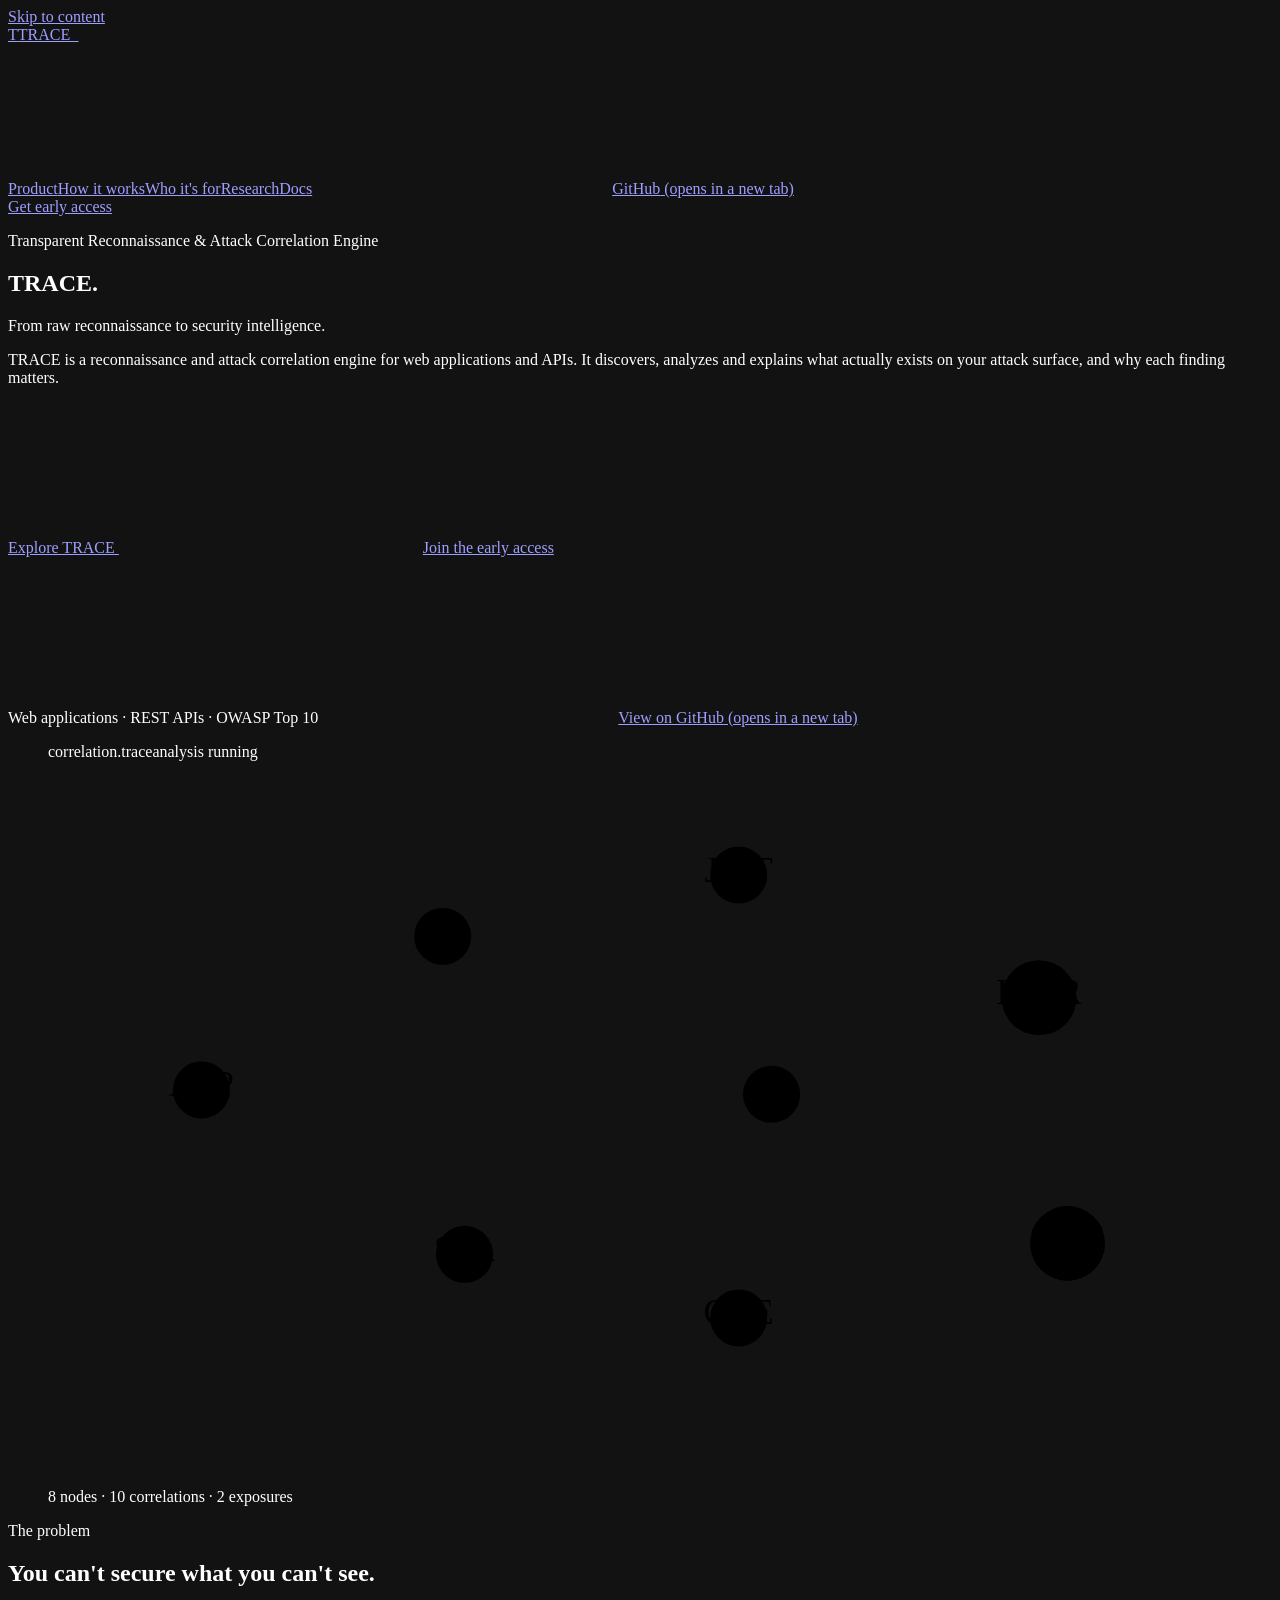
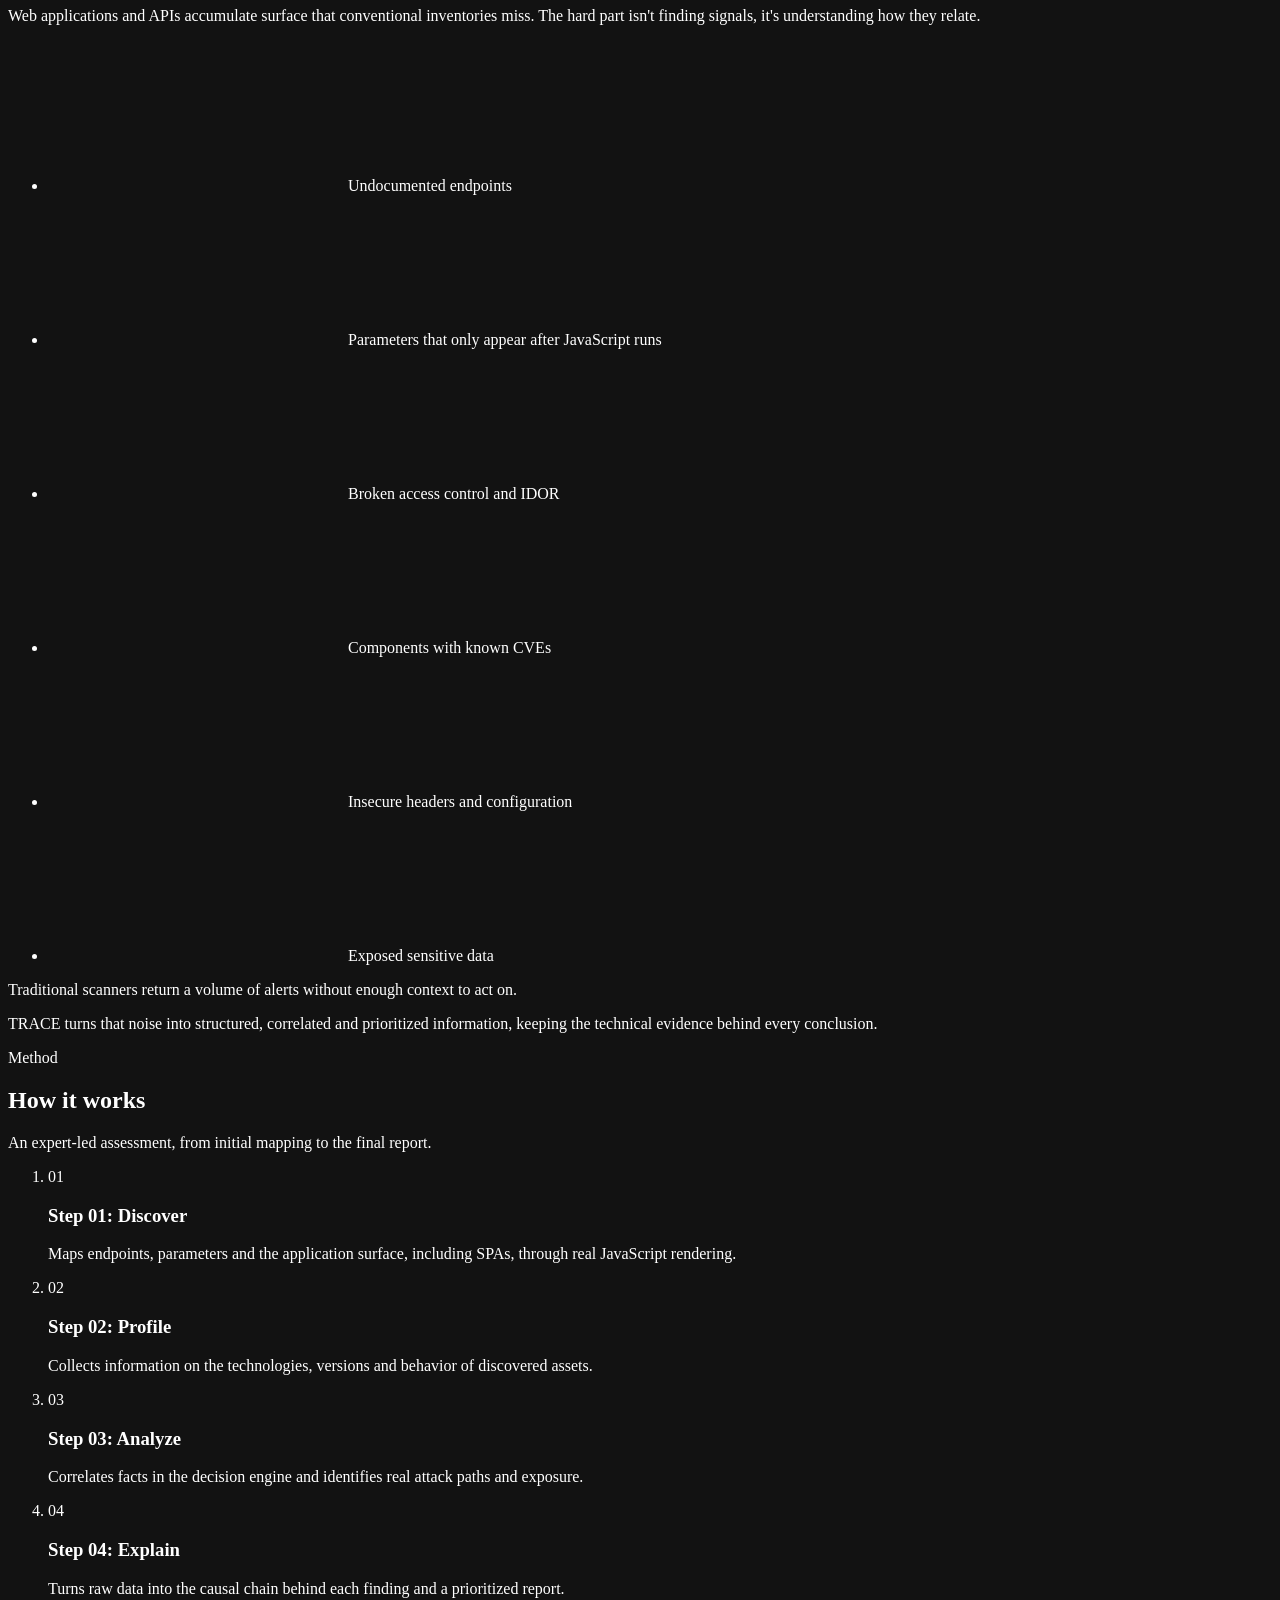
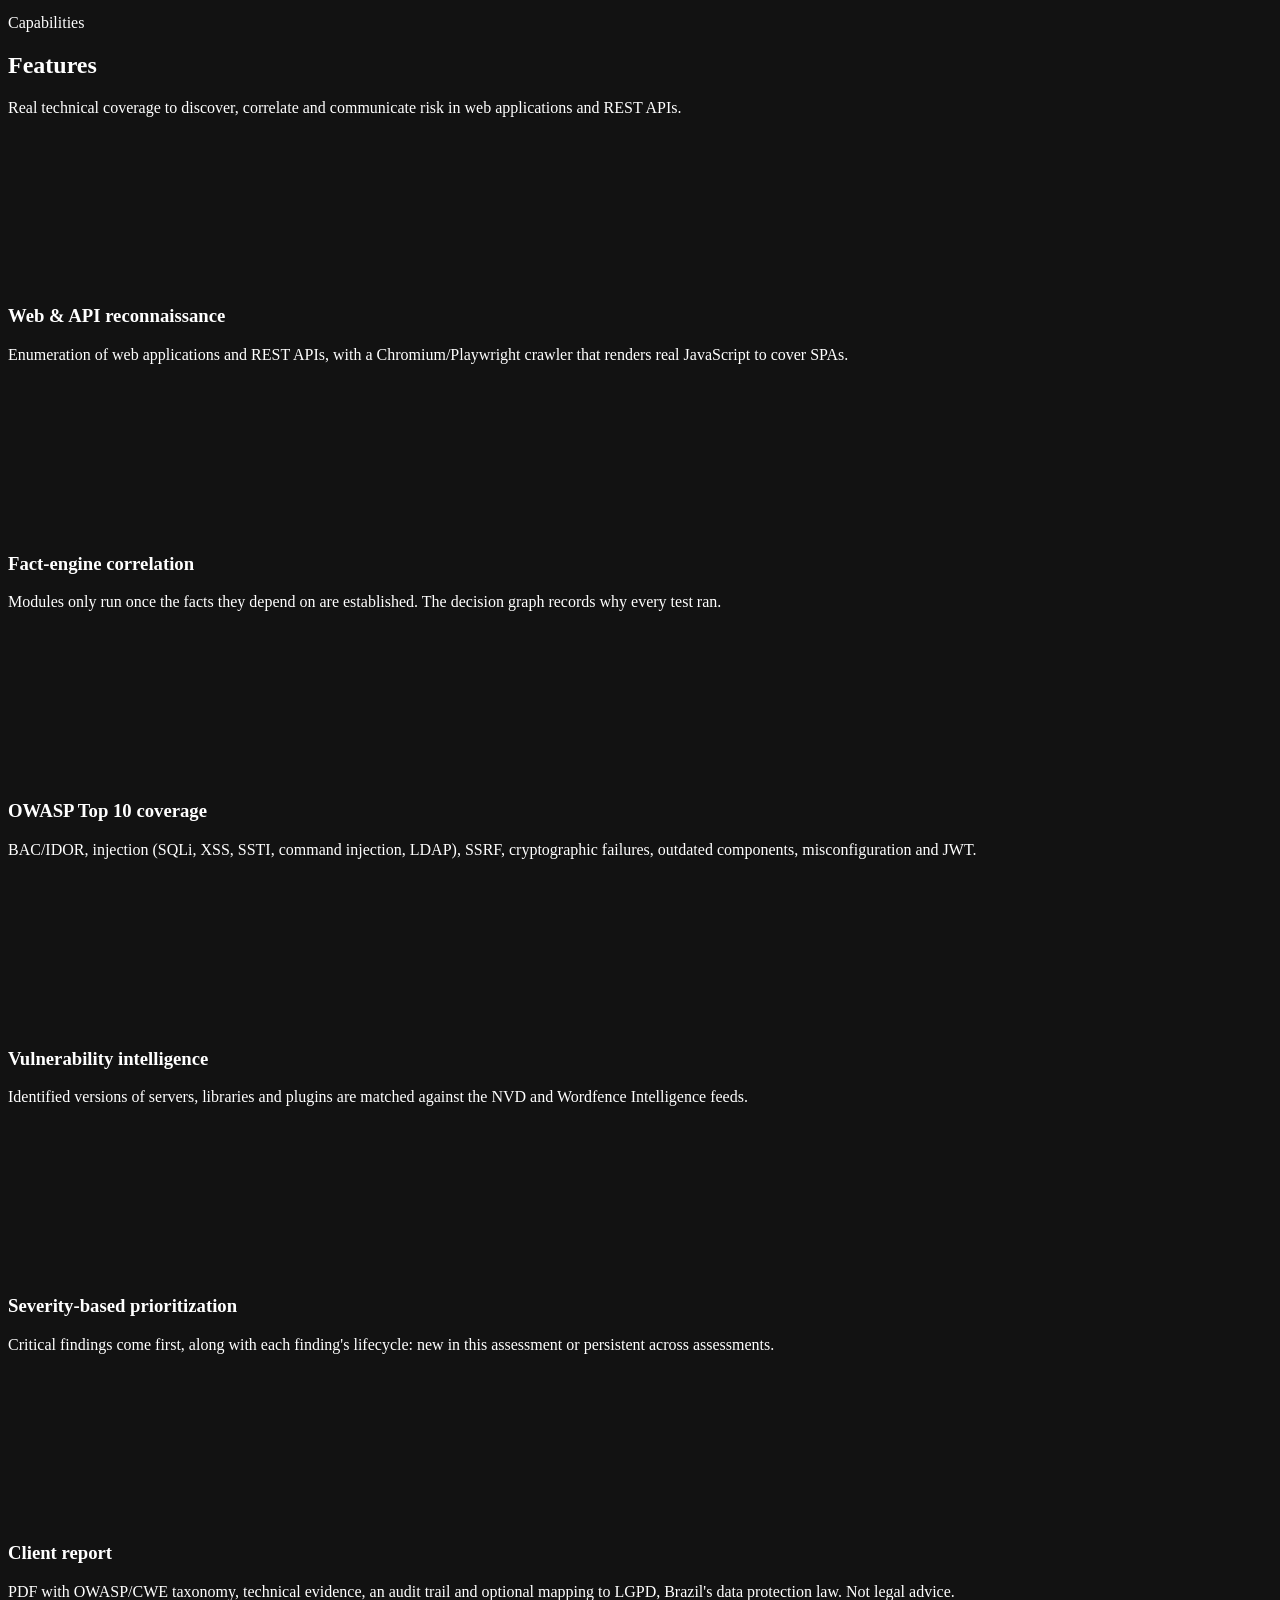
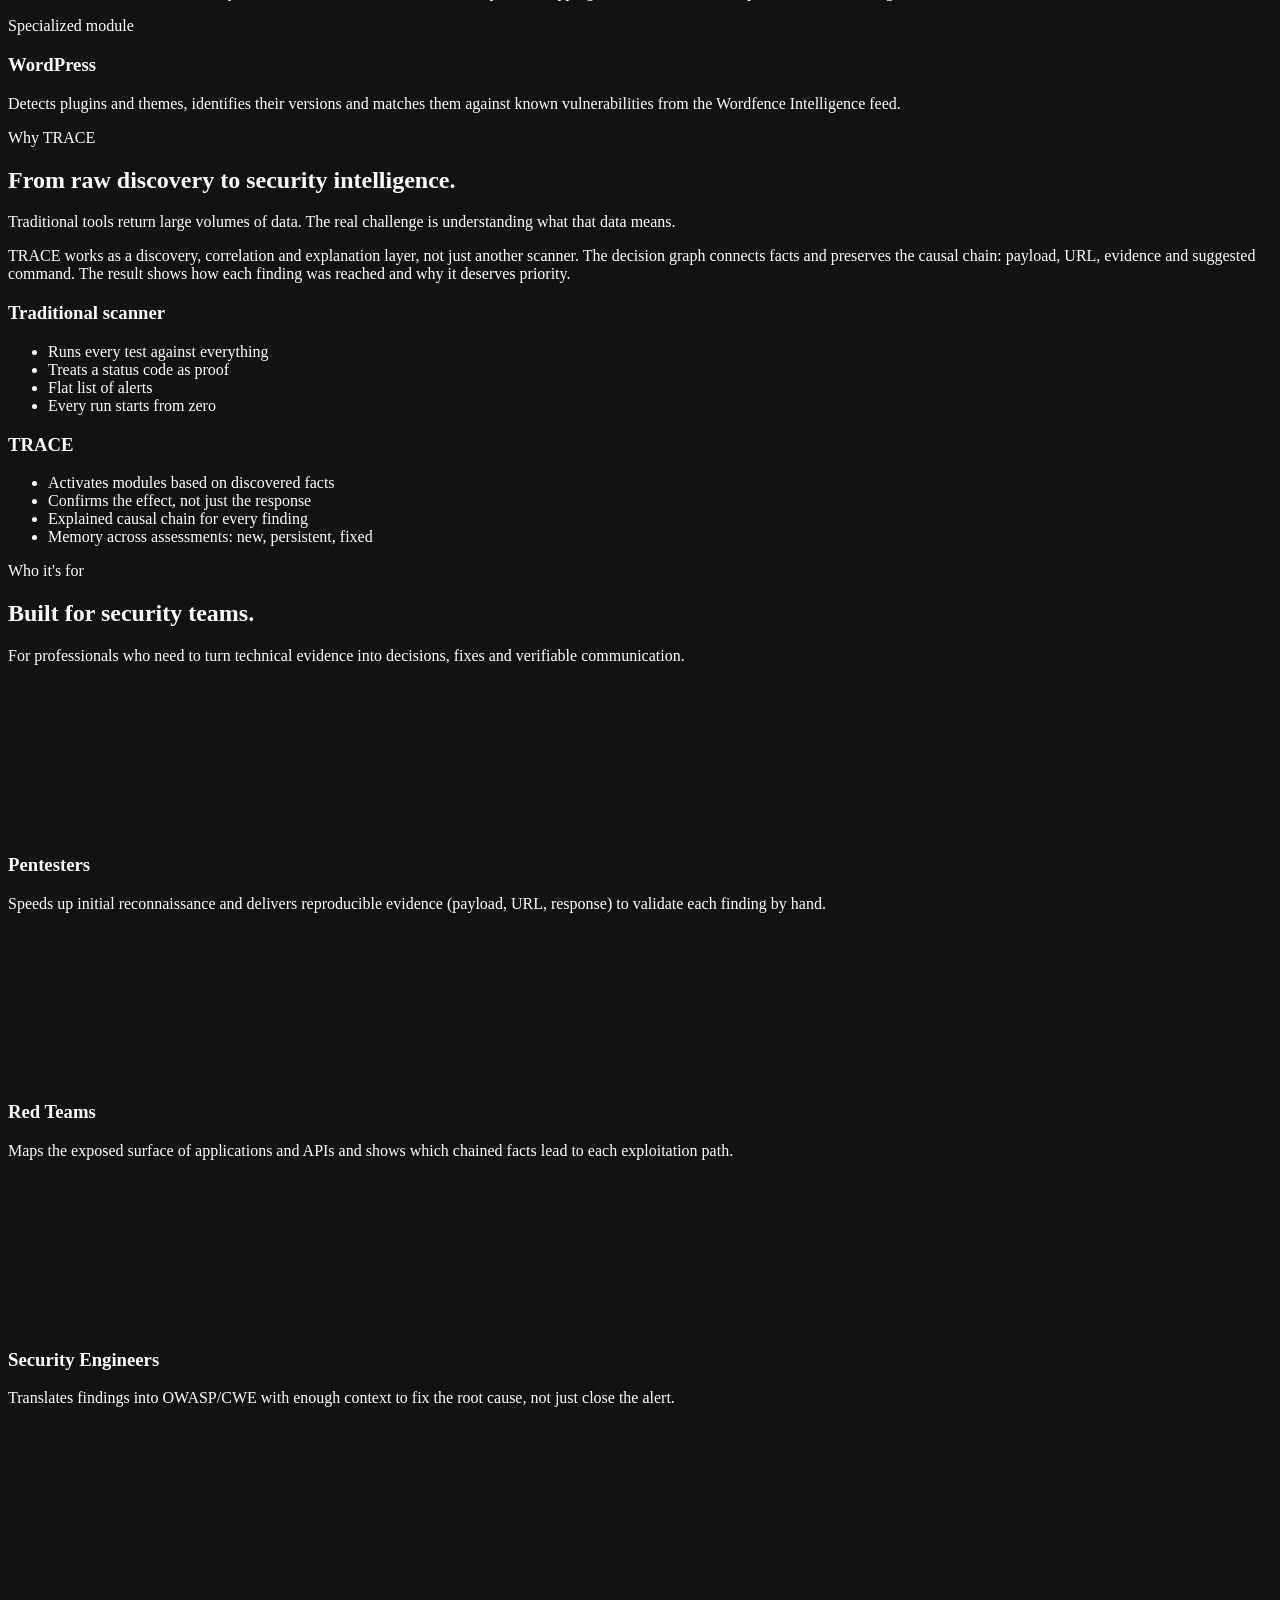
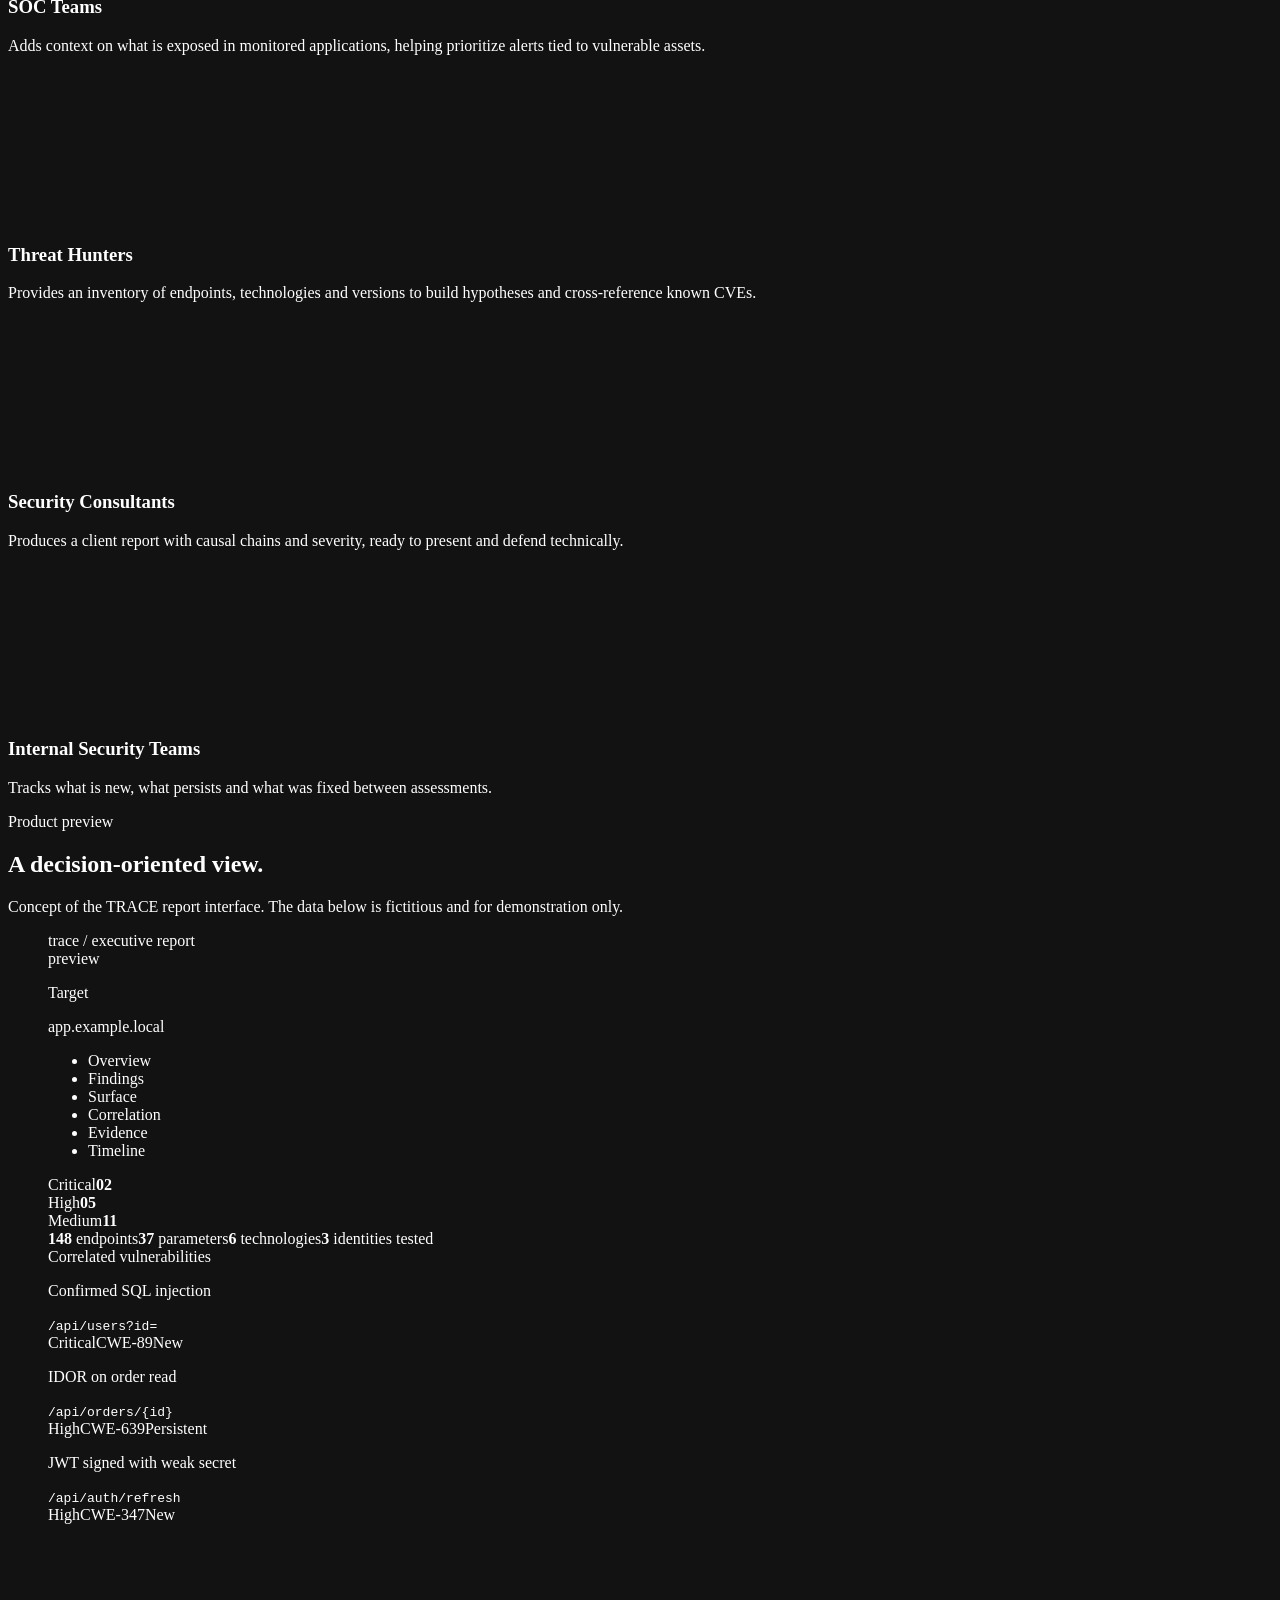
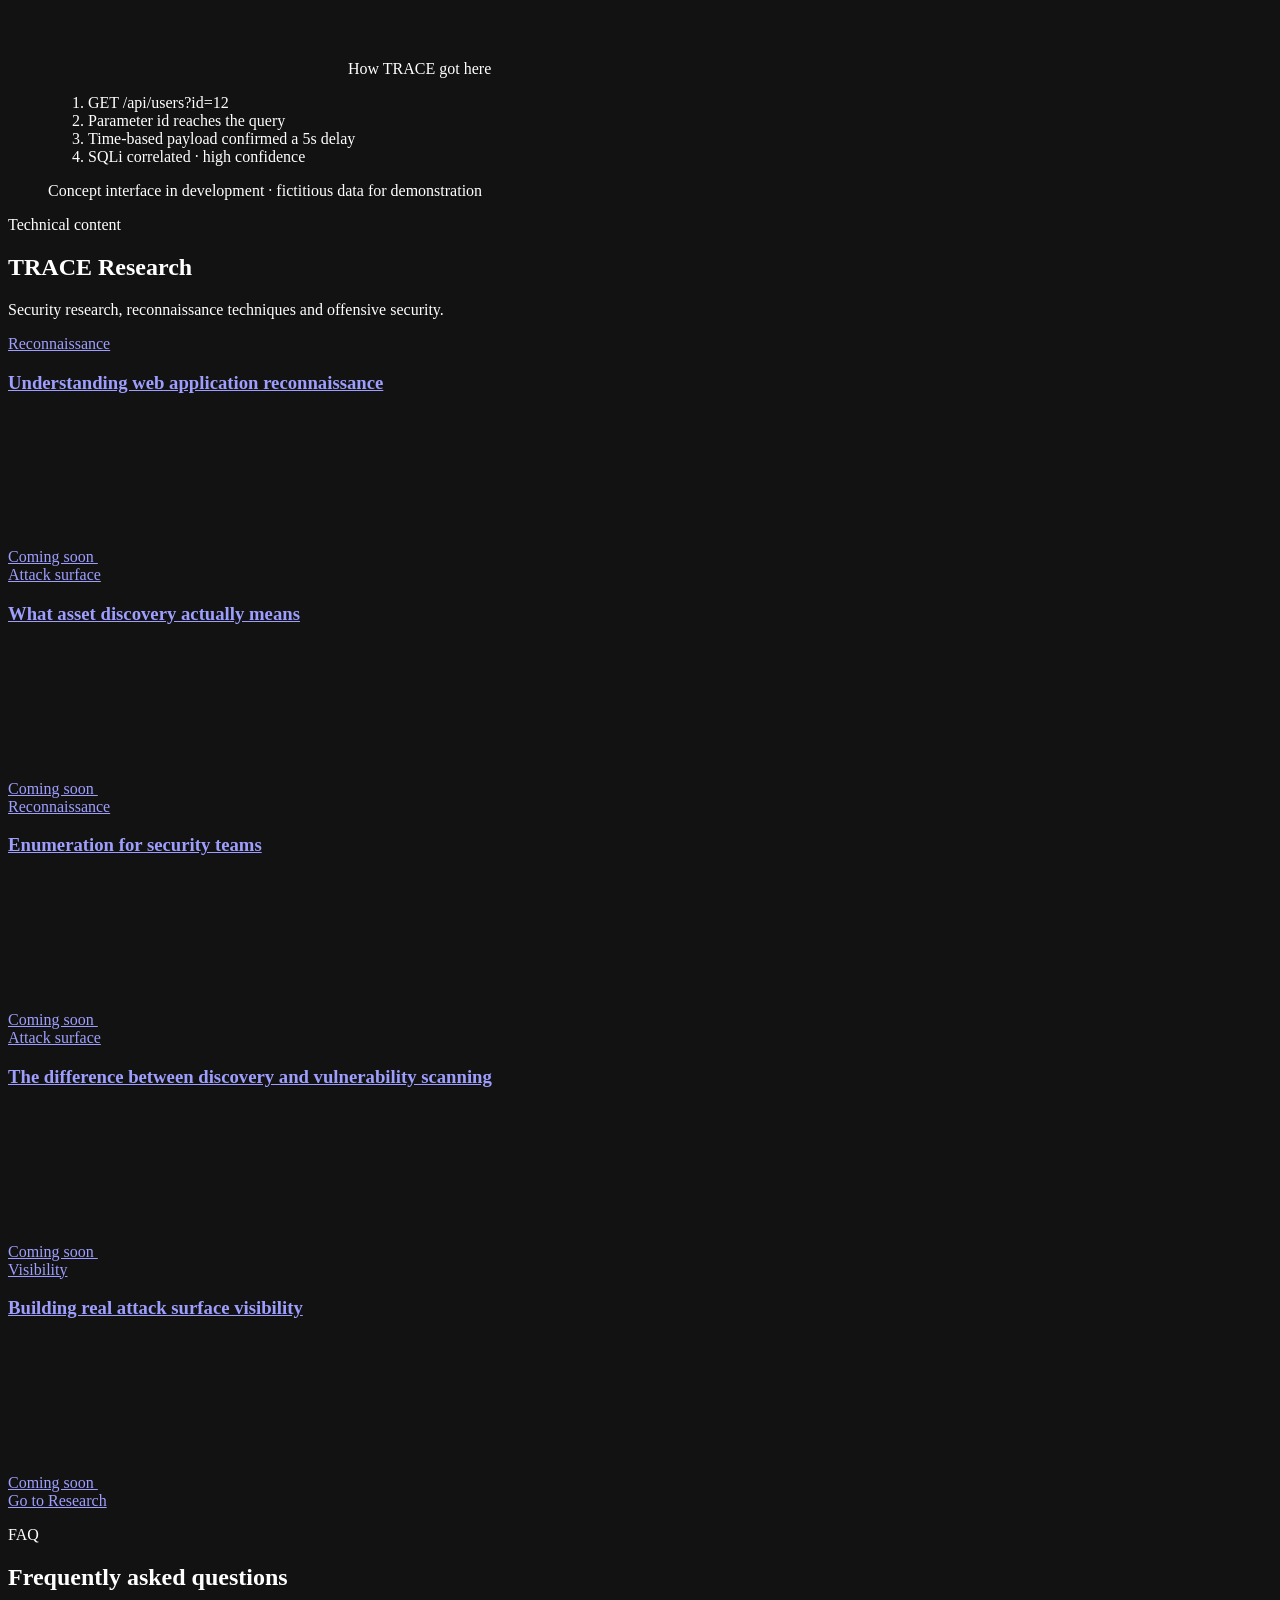
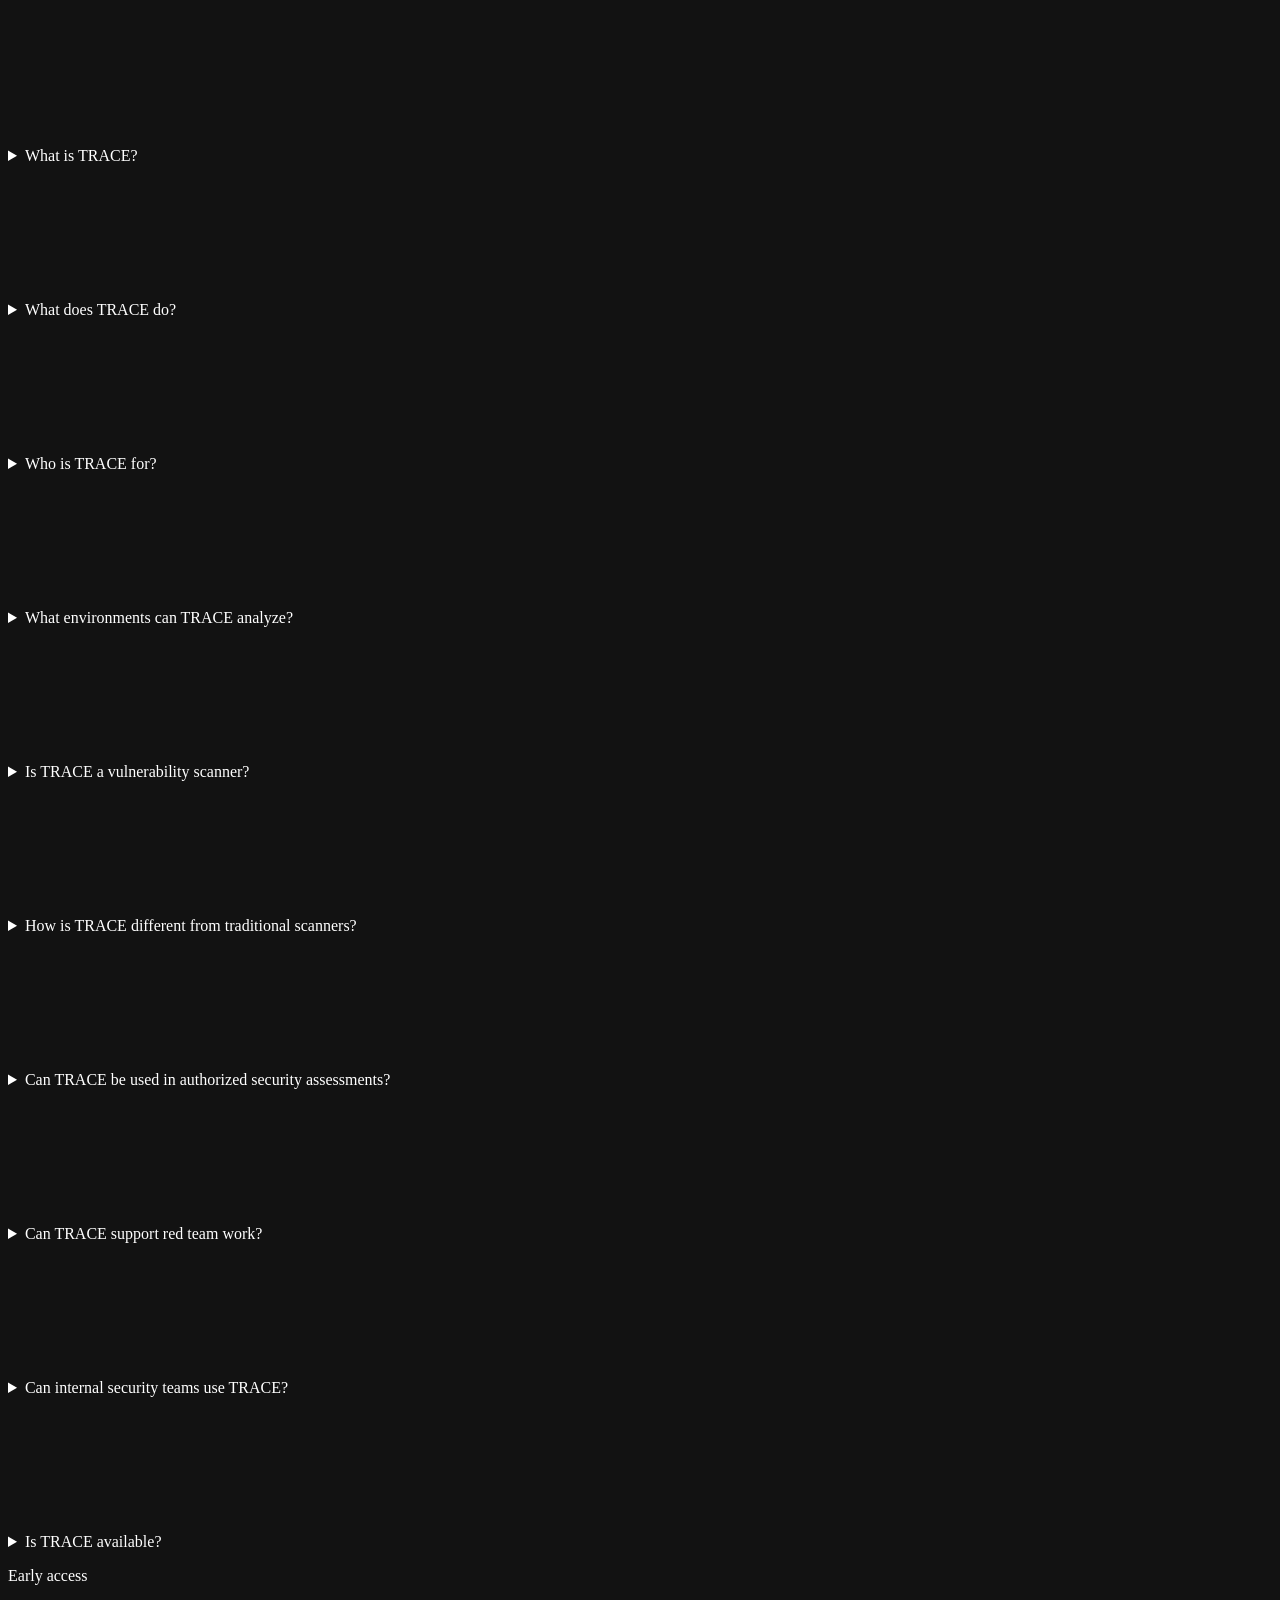
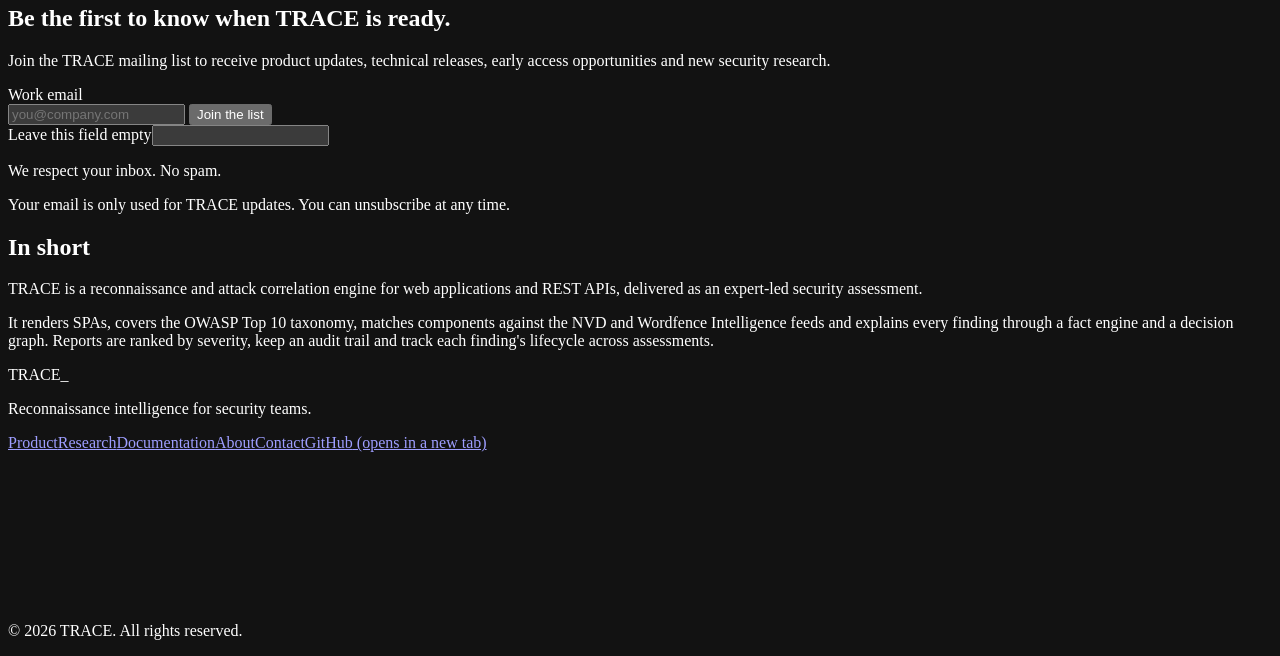
==== index.html @ 6a80f943 "First commit" ====
<!doctype html>
<html lang="en">
<head>
  <meta charset="utf-8">
  <meta name="viewport" content="width=device-width, initial-scale=1">
  <meta http-equiv="Content-Security-Policy" content="default-src 'self'; script-src 'self'; style-src 'self'; font-src 'self'; img-src 'self' data:; connect-src 'self'; object-src 'none'; base-uri 'self'; form-action 'self'; manifest-src 'self'; upgrade-insecure-requests">
  <meta name="referrer" content="strict-origin-when-cross-origin">
  <title>TRACE — Reconnaissance and attack correlation for web applications and APIs</title>
  <meta name="description" content="Security assessment for web applications and REST APIs: reconnaissance, explainable correlation and severity-ranked OWASP Top 10 findings.">
  <meta name="robots" content="index, follow, max-image-preview:large">
  <meta name="author" content="TRACE">
  <meta name="theme-color" content="#0b0e11">
  <meta name="color-scheme" content="dark">
  <link rel="canonical" href="https://trace.example.com/">
  <meta property="og:type" content="website">
  <meta property="og:site_name" content="TRACE">
  <meta property="og:locale" content="en_US">
  <meta property="og:title" content="TRACE — Reconnaissance and attack correlation for web applications and APIs">
  <meta property="og:description" content="Security assessment for web applications and REST APIs: reconnaissance, explainable correlation and severity-ranked OWASP Top 10 findings.">
  <meta property="og:url" content="https://trace.example.com/">
  <meta property="og:image" content="https://trace.example.com/assets/img/og.png">
  <meta property="og:image:width" content="1200">
  <meta property="og:image:height" content="630">
  <meta property="og:image:alt" content="TRACE — Reconnaissance and attack correlation for web applications and APIs">
  <meta name="twitter:card" content="summary_large_image">
  <meta name="twitter:title" content="TRACE — Reconnaissance and attack correlation for web applications and APIs">
  <meta name="twitter:description" content="Security assessment for web applications and REST APIs: reconnaissance, explainable correlation and severity-ranked OWASP Top 10 findings.">
  <meta name="twitter:image" content="https://trace.example.com/assets/img/og.png">
  <link rel="icon" href="assets/img/favicon.svg" type="image/svg+xml">
  <link rel="icon" href="assets/img/favicon-32.png" sizes="32x32" type="image/png">
  <link rel="apple-touch-icon" href="assets/img/apple-touch-icon.png">
  <link rel="preload" href="assets/fonts/manrope-latin-var.woff2" as="font" type="font/woff2" crossorigin>
  <link rel="stylesheet" href="assets/css/styles.css">
  <script src="assets/js/main.js" defer></script>
  <script type="application/ld+json">{"@context":"https://schema.org","@graph":[{"@type":"Organization","@id":"https://trace.example.com/#organization","name":"TRACE","url":"https://trace.example.com/","logo":{"@type":"ImageObject","url":"https://trace.example.com/assets/img/logo.png","width":512,"height":512},"email":"contact@trace.example.com","sameAs":["https://github.com/trace-for-hackers/TRACE"]},{"@type":"WebSite","@id":"https://trace.example.com/#website","url":"https://trace.example.com/","name":"TRACE","inLanguage":"en","publisher":{"@id":"https://trace.example.com/#organization"}},{"@type":"SoftwareApplication","@id":"https://trace.example.com/#software","name":"TRACE","alternateName":"Transparent Reconnaissance & Attack Correlation Engine","applicationCategory":"SecurityApplication","operatingSystem":"Linux","description":"Reconnaissance and attack correlation engine for web applications and REST APIs, with explainable findings ranked by severity.","featureList":["Web & API reconnaissance: Enumeration of web applications and REST APIs, with a Chromium/Playwright crawler that renders real JavaScript to cover SPAs.","Fact-engine correlation: Modules only run once the facts they depend on are established. The decision graph records why every test ran.","OWASP Top 10 coverage: BAC/IDOR, injection (SQLi, XSS, SSTI, command injection, LDAP), SSRF, cryptographic failures, outdated components, misconfiguration and JWT.","Vulnerability intelligence: Identified versions of servers, libraries and plugins are matched against the NVD and Wordfence Intelligence feeds.","Severity-based prioritization: Critical findings come first, along with each finding's lifecycle: new in this assessment or persistent across assessments.","Client report: PDF with OWASP/CWE taxonomy, technical evidence, an audit trail and optional mapping to LGPD, Brazil's data protection law. Not legal advice.","WordPress modules: plugin, theme and version detection."],"sameAs":"https://github.com/trace-for-hackers/TRACE","publisher":{"@id":"https://trace.example.com/#organization"},"inLanguage":"en"},{"@type":"Service","@id":"https://trace.example.com/#service","name":"Web application and API security assessment with TRACE","serviceType":"Attack surface assessment for web applications and APIs","provider":{"@id":"https://trace.example.com/#organization"},"description":"Authorized, expert-led assessment with reconnaissance, OWASP Top 10 vulnerability correlation and a prioritized report backed by technical evidence."},{"@type":"FAQPage","@id":"https://trace.example.com/#faq","mainEntity":[{"@type":"Question","name":"What is TRACE?","acceptedAnswer":{"@type":"Answer","text":"TRACE stands for Transparent Reconnaissance & Attack Correlation Engine. It is a reconnaissance and attack correlation engine for web applications and REST APIs, delivered as an expert-led security assessment."}},{"@type":"Question","name":"What does TRACE do?","acceptedAnswer":{"@type":"Answer","text":"TRACE discovers endpoints and parameters, profiles technologies and versions, detects vulnerabilities across the OWASP Top 10 taxonomy, correlates evidence and explains the causal chain behind each finding in a report ranked by severity."}},{"@type":"Question","name":"Who is TRACE for?","acceptedAnswer":{"@type":"Answer","text":"Pentesters, red teams, security engineers, SOC teams, threat hunters, consultants and internal security teams who need to understand the attack surface of web applications and APIs."}},{"@type":"Question","name":"What environments can TRACE analyze?","acceptedAnswer":{"@type":"Answer","text":"Web applications and REST APIs, including JavaScript-heavy SPAs and WordPress sites. TRACE does not perform host or port discovery on internal networks."}},{"@type":"Question","name":"Is TRACE a vulnerability scanner?","acceptedAnswer":{"@type":"Answer","text":"It detects vulnerabilities, but its focus is different: relating facts, explaining evidence and prioritizing what matters, instead of returning a long list of isolated alerts."}},{"@type":"Question","name":"How is TRACE different from traditional scanners?","acceptedAnswer":{"@type":"Answer","text":"Traditional scanners usually run every test against everything and report alerts without context. TRACE decides what to test based on what it has already learned about the target, records the reason for each decision in a graph and shows, for every finding, the path of payload, URL and evidence that led to it."}},{"@type":"Question","name":"Can TRACE be used in authorized security assessments?","acceptedAnswer":{"@type":"Answer","text":"Yes, and only in those. Every assessment is expert-led and requires formal authorization from the owner of the environment. Intrusive tests require explicit confirmation, and artifacts created during testing are logged and removed at the end."}},{"@type":"Question","name":"Can TRACE support red team work?","acceptedAnswer":{"@type":"Answer","text":"Yes, during the reconnaissance phase for web applications and APIs: the decision graph shows which chained facts led to each exposure, which helps plan attack paths. TRACE does not cover internal network infrastructure, Active Directory or social engineering."}},{"@type":"Question","name":"Can internal security teams use TRACE?","acceptedAnswer":{"@type":"Answer","text":"Yes. Internal teams use the report to prioritize fixes, track new and persistent findings across assessments and keep a technical audit trail."}},{"@type":"Question","name":"Is TRACE available?","acceptedAnswer":{"@type":"Answer","text":"TRACE is in active development and has been validated against intentionally vulnerable reference targets such as VAmPI and DVWA. Join the early access list for updates, technical releases and invitations when assessment slots open."}}]}]}</script>
</head>
<body>
<a class="skip-link" href="#content">Skip to content</a>
<header class="site-header">
  <nav class="container nav" aria-label="Main navigation">
    <a class="brand" href="./" aria-label="TRACE — home"><span class="brand-mark" aria-hidden="true">T</span>TRACE<span class="text-primary" aria-hidden="true">_</span></a>
    <div class="nav-links"><a href="#product">Product</a><a href="#how-it-works">How it works</a><a href="#who-its-for">Who it's for</a><a href="research/">Research</a><a href="docs/">Docs</a><a class="nav-gh" href="https://github.com/trace-for-hackers/TRACE" target="_blank" rel="noopener noreferrer"><svg class="icon" aria-hidden="true" focusable="false"><use href="assets/icons.svg#github"></use></svg>GitHub<span class="sr-only"> (opens in a new tab)</span></a></div>
    <a class="btn btn-primary nav-cta" href="#early-access">Get early access</a>
    <button class="menu-toggle" type="button" data-menu-toggle aria-controls="mobile-menu" aria-expanded="false" aria-label="Open menu" hidden><svg class="icon" aria-hidden="true" focusable="false"><use href="assets/icons.svg#menu"></use></svg></button>
  </nav>
</header>
<div class="mobile-menu" id="mobile-menu" hidden>
  <div class="mobile-menu__overlay" data-menu-close></div>
  <div class="mobile-menu__panel" role="dialog" aria-modal="true" aria-labelledby="mobile-menu-title">
    <div class="mobile-menu__head">
      <p class="mobile-menu__title" id="mobile-menu-title">TRACE<span class="text-primary">_</span></p>
      <button class="menu-toggle" type="button" data-menu-close aria-label="Close menu"><svg class="icon" aria-hidden="true" focusable="false"><use href="assets/icons.svg#x"></use></svg></button>
    </div>
    <nav class="mobile-menu__links" aria-label="Mobile navigation"><a href="#product">Product</a><a href="#how-it-works">How it works</a><a href="#who-its-for">Who it's for</a><a href="research/">Research</a><a href="docs/">Docs</a><a class="mobile-gh" href="https://github.com/trace-for-hackers/TRACE" target="_blank" rel="noopener noreferrer"><svg class="icon" aria-hidden="true" focusable="false"><use href="assets/icons.svg#github"></use></svg>GitHub<span class="sr-only"> (opens in a new tab)</span></a><a class="btn btn-primary" href="#early-access">Get early access</a></nav>
  </div>
</div>
<main id="content" tabindex="-1">
  <section class="hero" aria-labelledby="hero-title">
    <div class="container hero__grid">
      <div class="reveal">
        <p class="section-label">Transparent Reconnaissance &amp; Attack Correlation Engine</p>
        <h1 class="hero__title" id="hero-title">TRACE<span class="text-primary" aria-hidden="true">.</span></h1>
        <p class="hero__subtitle">From raw reconnaissance to security intelligence.</p>
        <p class="hero__desc">TRACE is a reconnaissance and attack correlation engine for web applications and APIs. It discovers, analyzes and explains what actually exists on your attack surface, and why each finding matters.</p>
        <div class="hero__actions">
          <a class="btn btn-primary" href="#product">Explore TRACE <svg class="icon icon-arrow" aria-hidden="true" focusable="false"><use href="assets/icons.svg#arrow-right"></use></svg></a>
          <a class="btn btn-outline" href="#early-access">Join the early access</a>
        </div>
        <p class="hero__meta"><span class="hero__tags">Web applications · REST APIs · OWASP Top 10</span><a class="text-link" href="https://github.com/trace-for-hackers/TRACE" target="_blank" rel="noopener noreferrer"><svg class="icon" aria-hidden="true" focusable="false"><use href="assets/icons.svg#github"></use></svg>View on GitHub<span class="sr-only"> (opens in a new tab)</span></a></p>
      </div>
      <div class="reveal reveal-delay">
        <figure class="graph" aria-labelledby="graph-caption">
          <div class="graph__bar" aria-hidden="true"><span>correlation.trace</span><span class="graph__status">analysis running</span></div>
          <svg viewBox="0 0 540 330" role="img" aria-label="Animated graph linking an application, its endpoints, parameters and security findings, with IDOR and SQL injection highlighted as exposures.">
            <defs><pattern id="grid" width="24" height="24" patternUnits="userSpaceOnUse"><path d="M 24 0 L 0 0 0 24" class="grid-line" fill="none" stroke-width="1"/></pattern></defs>
            <rect width="540" height="330" fill="url(#grid)"/>
            <g class="graph-edges"><line x1="70" y1="150" x2="180" y2="80" pathLength="1"/><line x1="70" y1="150" x2="190" y2="225" pathLength="1"/><line x1="180" y1="80" x2="315" y2="52" pathLength="1"/><line x1="180" y1="80" x2="330" y2="152" pathLength="1"/><line x1="190" y1="225" x2="330" y2="152" pathLength="1"/><line x1="190" y1="225" x2="315" y2="254" pathLength="1"/><line x1="315" y1="52" x2="452" y2="108" pathLength="1" class="edge-hot"/><line x1="330" y1="152" x2="452" y2="108" pathLength="1" class="edge-hot"/><line x1="330" y1="152" x2="465" y2="220" pathLength="1" class="edge-hot"/><line x1="315" y1="254" x2="465" y2="220" pathLength="1" class="edge-hot"/></g>
            <g class="graph-nodes"><g transform="translate(70 150)"><g class="graph-node graph-node--default graph-node__body"><circle r="13"/><text y="3" text-anchor="middle">APP</text></g></g><g transform="translate(180 80)"><g class="graph-node graph-node--default graph-node__body"><circle r="13"/><text y="3" text-anchor="middle">/api</text></g></g><g transform="translate(190 225)"><g class="graph-node graph-node--default graph-node__body"><circle r="13"/><text y="3" text-anchor="middle">SPA</text></g></g><g transform="translate(315 52)"><g class="graph-node graph-node--alert graph-node__body"><circle r="13"/><text y="3" text-anchor="middle">JWT</text></g></g><g transform="translate(330 152)"><g class="graph-node graph-node--default graph-node__body"><circle r="13"/><text y="3" text-anchor="middle">id=</text></g></g><g transform="translate(315 254)"><g class="graph-node graph-node--alert graph-node__body"><circle r="13"/><text y="3" text-anchor="middle">CVE</text></g></g><g transform="translate(452 108)"><g class="graph-node graph-node--risk graph-node__body"><circle class="graph-node__pulse" r="17"/><circle r="17"/><text y="3" text-anchor="middle">IDOR</text></g></g><g transform="translate(465 220)"><g class="graph-node graph-node--risk graph-node__body"><circle class="graph-node__pulse" r="17"/><circle r="17"/><text y="3" text-anchor="middle">SQLi</text></g></g></g>
          </svg>
          <figcaption class="graph__caption" id="graph-caption">8 nodes · 10 correlations · 2 exposures</figcaption>
        </figure>
      </div>
    </div>
  </section>

  <section class="section" id="product" aria-labelledby="problem-title">
    <div data-reveal><div class="section-head"><p class="section-label">The problem</p><h2 class="section-title" id="problem-title">You can't secure what you can't see.</h2><p class="section-copy">Web applications and APIs accumulate surface that conventional inventories miss. The hard part isn't finding signals, it's understanding how they relate.</p></div></div>
    <div class="problem">
      <ul class="cell-grid problem__list" data-reveal><li class="problem__item"><svg class="icon" aria-hidden="true" focusable="false"><use href="assets/icons.svg#circle-alert"></use></svg><span>Undocumented endpoints</span></li><li class="problem__item"><svg class="icon" aria-hidden="true" focusable="false"><use href="assets/icons.svg#circle-alert"></use></svg><span>Parameters that only appear after JavaScript runs</span></li><li class="problem__item"><svg class="icon" aria-hidden="true" focusable="false"><use href="assets/icons.svg#circle-alert"></use></svg><span>Broken access control and IDOR</span></li><li class="problem__item"><svg class="icon" aria-hidden="true" focusable="false"><use href="assets/icons.svg#circle-alert"></use></svg><span>Components with known CVEs</span></li><li class="problem__item"><svg class="icon" aria-hidden="true" focusable="false"><use href="assets/icons.svg#circle-alert"></use></svg><span>Insecure headers and configuration</span></li><li class="problem__item"><svg class="icon" aria-hidden="true" focusable="false"><use href="assets/icons.svg#circle-alert"></use></svg><span>Exposed sensitive data</span></li></ul>
      <div class="problem__quote" data-reveal>
        <p class="lead">Traditional scanners return a volume of alerts without enough context to act on.</p>
        <p class="body-muted">TRACE turns that noise into structured, correlated and prioritized information, keeping the technical evidence behind every conclusion.</p>
      </div>
    </div>
  </section>

  <section class="section section--surface" id="how-it-works" aria-labelledby="method-title">
    <div data-reveal><div class="section-head"><p class="section-label">Method</p><h2 class="section-title" id="method-title">How it works</h2><p class="section-copy">An expert-led assessment, from initial mapping to the final report.</p></div></div>
    <ol class="steps" data-reveal><li class="step"><span class="step__num" aria-hidden="true">01</span><h3><span class="sr-only">Step 01: </span>Discover</h3><p>Maps endpoints, parameters and the application surface, including SPAs, through real JavaScript rendering.</p></li><li class="step"><span class="step__num" aria-hidden="true">02</span><h3><span class="sr-only">Step 02: </span>Profile</h3><p>Collects information on the technologies, versions and behavior of discovered assets.</p></li><li class="step"><span class="step__num" aria-hidden="true">03</span><h3><span class="sr-only">Step 03: </span>Analyze</h3><p>Correlates facts in the decision engine and identifies real attack paths and exposure.</p></li><li class="step"><span class="step__num" aria-hidden="true">04</span><h3><span class="sr-only">Step 04: </span>Explain</h3><p>Turns raw data into the causal chain behind each finding and a prioritized report.</p></li></ol>
  </section>

  <section class="section" id="features" aria-labelledby="features-title">
    <div data-reveal><div class="section-head"><p class="section-label">Capabilities</p><h2 class="section-title" id="features-title">Features</h2><p class="section-copy">Real technical coverage to discover, correlate and communicate risk in web applications and REST APIs.</p></div></div>
    <div class="card-grid" data-reveal><article class="feature-card"><svg class="icon" aria-hidden="true" focusable="false"><use href="assets/icons.svg#radar"></use></svg><h3>Web & API reconnaissance</h3><p>Enumeration of web applications and REST APIs, with a Chromium/Playwright crawler that renders real JavaScript to cover SPAs.</p></article><article class="feature-card"><svg class="icon" aria-hidden="true" focusable="false"><use href="assets/icons.svg#git-branch"></use></svg><h3>Fact-engine correlation</h3><p>Modules only run once the facts they depend on are established. The decision graph records why every test ran.</p></article><article class="feature-card"><svg class="icon" aria-hidden="true" focusable="false"><use href="assets/icons.svg#shield-check"></use></svg><h3>OWASP Top 10 coverage</h3><p>BAC/IDOR, injection (SQLi, XSS, SSTI, command injection, LDAP), SSRF, cryptographic failures, outdated components, misconfiguration and JWT.</p></article><article class="feature-card"><svg class="icon" aria-hidden="true" focusable="false"><use href="assets/icons.svg#search"></use></svg><h3>Vulnerability intelligence</h3><p>Identified versions of servers, libraries and plugins are matched against the NVD and Wordfence Intelligence feeds.</p></article><article class="feature-card"><svg class="icon" aria-hidden="true" focusable="false"><use href="assets/icons.svg#activity"></use></svg><h3>Severity-based prioritization</h3><p>Critical findings come first, along with each finding&#x27;s lifecycle: new in this assessment or persistent across assessments.</p></article><article class="feature-card"><svg class="icon" aria-hidden="true" focusable="false"><use href="assets/icons.svg#file-check-2"></use></svg><h3>Client report</h3><p>PDF with OWASP/CWE taxonomy, technical evidence, an audit trail and optional mapping to LGPD, Brazil&#x27;s data protection law. Not legal advice.</p></article></div>
    <div class="callout" data-reveal><p class="label">Specialized module</p><h3>WordPress</h3><p>Detects plugins and themes, identifies their versions and matches them against known vulnerabilities from the Wordfence Intelligence feed.</p></div>
  </section>

  <section class="section section--surface" id="why-trace" aria-labelledby="why-title">
    <div class="split">
      <div data-reveal><div class="section-head"><p class="section-label">Why TRACE</p><h2 class="section-title" id="why-title">From raw discovery to security intelligence.</h2></div></div>
      <div data-reveal>
        <p class="lead">Traditional tools return large volumes of data. The real challenge is understanding what that data means.</p>
        <p class="body-muted">TRACE works as a discovery, correlation and explanation layer, not just another scanner. The decision graph connects facts and preserves the causal chain: payload, URL, evidence and suggested command. The result shows how each finding was reached and why it deserves priority.</p>
        <div class="compare">
          <div><h3>Traditional scanner</h3><ul><li>Runs every test against everything</li><li>Treats a status code as proof</li><li>Flat list of alerts</li><li>Every run starts from zero</li></ul></div>
          <div><h3>TRACE</h3><ul><li>Activates modules based on discovered facts</li><li>Confirms the effect, not just the response</li><li>Explained causal chain for every finding</li><li>Memory across assessments: new, persistent, fixed</li></ul></div>
        </div>
      </div>
    </div>
  </section>

  <section class="section" id="who-its-for" aria-labelledby="audience-title">
    <div data-reveal><div class="section-head"><p class="section-label">Who it's for</p><h2 class="section-title" id="audience-title">Built for security teams.</h2><p class="section-copy">For professionals who need to turn technical evidence into decisions, fixes and verifiable communication.</p></div></div>
    <div class="cell-grid audience" data-reveal><article class="audience__item"><svg class="icon" aria-hidden="true" focusable="false"><use href="assets/icons.svg#crosshair"></use></svg><h3>Pentesters</h3><p>Speeds up initial reconnaissance and delivers reproducible evidence (payload, URL, response) to validate each finding by hand.</p></article><article class="audience__item"><svg class="icon" aria-hidden="true" focusable="false"><use href="assets/icons.svg#swords"></use></svg><h3>Red Teams</h3><p>Maps the exposed surface of applications and APIs and shows which chained facts lead to each exploitation path.</p></article><article class="audience__item"><svg class="icon" aria-hidden="true" focusable="false"><use href="assets/icons.svg#wrench"></use></svg><h3>Security Engineers</h3><p>Translates findings into OWASP/CWE with enough context to fix the root cause, not just close the alert.</p></article><article class="audience__item"><svg class="icon" aria-hidden="true" focusable="false"><use href="assets/icons.svg#monitor-dot"></use></svg><h3>SOC Teams</h3><p>Adds context on what is exposed in monitored applications, helping prioritize alerts tied to vulnerable assets.</p></article><article class="audience__item"><svg class="icon" aria-hidden="true" focusable="false"><use href="assets/icons.svg#target"></use></svg><h3>Threat Hunters</h3><p>Provides an inventory of endpoints, technologies and versions to build hypotheses and cross-reference known CVEs.</p></article><article class="audience__item"><svg class="icon" aria-hidden="true" focusable="false"><use href="assets/icons.svg#briefcase"></use></svg><h3>Security Consultants</h3><p>Produces a client report with causal chains and severity, ready to present and defend technically.</p></article><article class="audience__item"><svg class="icon" aria-hidden="true" focusable="false"><use href="assets/icons.svg#building-2"></use></svg><h3>Internal Security Teams</h3><p>Tracks what is new, what persists and what was fixed between assessments.</p></article></div>
  </section>

  <section class="section section--surface" id="preview" aria-labelledby="preview-title">
    <div data-reveal><div class="section-head"><p class="section-label">Product preview</p><h2 class="section-title" id="preview-title">A decision-oriented view.</h2><p class="section-copy">Concept of the TRACE report interface. The data below is fictitious and for demonstration only.</p></div></div>
    <figure class="preview" aria-labelledby="preview-caption" data-reveal>
        <div class="preview__bar"><div class="preview__bar-title"><span class="preview__dot" aria-hidden="true"></span>trace / executive report</div><span class="tag">preview</span></div>
        <div class="preview__body">
          <div class="preview__aside">
            <p class="k">Target</p><p class="v">app.example.local</p>
            <ul class="preview__menu"><li class="is-active">Overview</li><li>Findings</li><li>Surface</li><li>Correlation</li><li>Evidence</li><li>Timeline</li></ul>
          </div>
          <div class="preview__main">
            <div class="metrics"><div class="metric metric--risk"><span>Critical</span><strong>02</strong></div><div class="metric metric--warning"><span>High</span><strong>05</strong></div><div class="metric metric--muted"><span>Medium</span><strong>11</strong></div></div>
            <div class="surface-row"><span><b>148</b> endpoints</span><span><b>37</b> parameters</span><span><b>6</b> technologies</span><span><b>3</b> identities tested</span></div>
            <div class="preview__cols">
              <div class="box"><div class="box__head">Correlated vulnerabilities</div><div class="finding"><div><p>Confirmed SQL injection</p><code>/api/users?id=</code></div><div class="finding__tags"><span class="tag tag--critical">Critical</span><span class="tag">CWE-89</span><span class="tag tag--new">New</span></div></div><div class="finding"><div><p>IDOR on order read</p><code>/api/orders/{id}</code></div><div class="finding__tags"><span class="tag tag--high">High</span><span class="tag">CWE-639</span><span class="tag">Persistent</span></div></div><div class="finding"><div><p>JWT signed with weak secret</p><code>/api/auth/refresh</code></div><div class="finding__tags"><span class="tag tag--high">High</span><span class="tag">CWE-347</span><span class="tag tag--new">New</span></div></div></div>
              <div class="box"><div class="box__head"><svg class="icon" aria-hidden="true" focusable="false"><use href="assets/icons.svg#waypoints"></use></svg>How TRACE got here</div>
                <ol class="chain"><li>GET /api/users?id=12</li><li>Parameter id reaches the query</li><li>Time-based payload confirmed a 5s delay</li><li>SQLi correlated · high confidence</li></ol>
              </div>
            </div>
          </div>
        </div>
        <figcaption class="preview__caption" id="preview-caption">Concept interface in development · fictitious data for demonstration</figcaption>
      </figure>
  </section>

  <section class="section" id="research" aria-labelledby="research-title">
    <div data-reveal><div class="section-head"><p class="section-label">Technical content</p><h2 class="section-title" id="research-title">TRACE Research</h2><p class="section-copy">Security research, reconnaissance techniques and offensive security.</p></div></div>
    <div class="card-grid" data-reveal><a class="feature-card article-card" href="research/"><div class="meta"><span>Reconnaissance</span></div><h3>Understanding web application reconnaissance</h3><span class="more">Coming soon <svg class="icon" aria-hidden="true" focusable="false"><use href="assets/icons.svg#arrow-right"></use></svg></span></a><a class="feature-card article-card" href="research/"><div class="meta"><span>Attack surface</span></div><h3>What asset discovery actually means</h3><span class="more">Coming soon <svg class="icon" aria-hidden="true" focusable="false"><use href="assets/icons.svg#arrow-right"></use></svg></span></a><a class="feature-card article-card" href="research/"><div class="meta"><span>Reconnaissance</span></div><h3>Enumeration for security teams</h3><span class="more">Coming soon <svg class="icon" aria-hidden="true" focusable="false"><use href="assets/icons.svg#arrow-right"></use></svg></span></a><a class="feature-card article-card" href="research/"><div class="meta"><span>Attack surface</span></div><h3>The difference between discovery and vulnerability scanning</h3><span class="more">Coming soon <svg class="icon" aria-hidden="true" focusable="false"><use href="assets/icons.svg#arrow-right"></use></svg></span></a><a class="feature-card article-card" href="research/"><div class="meta"><span>Visibility</span></div><h3>Building real attack surface visibility</h3><span class="more">Coming soon <svg class="icon" aria-hidden="true" focusable="false"><use href="assets/icons.svg#arrow-right"></use></svg></span></a></div>
    <div class="section-actions"><a class="btn btn-outline" href="research/">Go to Research</a></div>
  </section>

  <section class="section section--surface" id="faq" aria-labelledby="faq-title">
    <div data-reveal><div class="section-head"><p class="section-label">FAQ</p><h2 class="section-title" id="faq-title">Frequently asked questions</h2></div></div>
    <div class="faq"><details><summary><span>What is TRACE?</span><svg class="icon" aria-hidden="true" focusable="false"><use href="assets/icons.svg#chevron-down"></use></svg></summary><p class="faq__answer">TRACE stands for Transparent Reconnaissance &amp; Attack Correlation Engine. It is a reconnaissance and attack correlation engine for web applications and REST APIs, delivered as an expert-led security assessment.</p></details><details><summary><span>What does TRACE do?</span><svg class="icon" aria-hidden="true" focusable="false"><use href="assets/icons.svg#chevron-down"></use></svg></summary><p class="faq__answer">TRACE discovers endpoints and parameters, profiles technologies and versions, detects vulnerabilities across the OWASP Top 10 taxonomy, correlates evidence and explains the causal chain behind each finding in a report ranked by severity.</p></details><details><summary><span>Who is TRACE for?</span><svg class="icon" aria-hidden="true" focusable="false"><use href="assets/icons.svg#chevron-down"></use></svg></summary><p class="faq__answer">Pentesters, red teams, security engineers, SOC teams, threat hunters, consultants and internal security teams who need to understand the attack surface of web applications and APIs.</p></details><details><summary><span>What environments can TRACE analyze?</span><svg class="icon" aria-hidden="true" focusable="false"><use href="assets/icons.svg#chevron-down"></use></svg></summary><p class="faq__answer">Web applications and REST APIs, including JavaScript-heavy SPAs and WordPress sites. TRACE does not perform host or port discovery on internal networks.</p></details><details><summary><span>Is TRACE a vulnerability scanner?</span><svg class="icon" aria-hidden="true" focusable="false"><use href="assets/icons.svg#chevron-down"></use></svg></summary><p class="faq__answer">It detects vulnerabilities, but its focus is different: relating facts, explaining evidence and prioritizing what matters, instead of returning a long list of isolated alerts.</p></details><details><summary><span>How is TRACE different from traditional scanners?</span><svg class="icon" aria-hidden="true" focusable="false"><use href="assets/icons.svg#chevron-down"></use></svg></summary><p class="faq__answer">Traditional scanners usually run every test against everything and report alerts without context. TRACE decides what to test based on what it has already learned about the target, records the reason for each decision in a graph and shows, for every finding, the path of payload, URL and evidence that led to it.</p></details><details><summary><span>Can TRACE be used in authorized security assessments?</span><svg class="icon" aria-hidden="true" focusable="false"><use href="assets/icons.svg#chevron-down"></use></svg></summary><p class="faq__answer">Yes, and only in those. Every assessment is expert-led and requires formal authorization from the owner of the environment. Intrusive tests require explicit confirmation, and artifacts created during testing are logged and removed at the end.</p></details><details><summary><span>Can TRACE support red team work?</span><svg class="icon" aria-hidden="true" focusable="false"><use href="assets/icons.svg#chevron-down"></use></svg></summary><p class="faq__answer">Yes, during the reconnaissance phase for web applications and APIs: the decision graph shows which chained facts led to each exposure, which helps plan attack paths. TRACE does not cover internal network infrastructure, Active Directory or social engineering.</p></details><details><summary><span>Can internal security teams use TRACE?</span><svg class="icon" aria-hidden="true" focusable="false"><use href="assets/icons.svg#chevron-down"></use></svg></summary><p class="faq__answer">Yes. Internal teams use the report to prioritize fixes, track new and persistent findings across assessments and keep a technical audit trail.</p></details><details><summary><span>Is TRACE available?</span><svg class="icon" aria-hidden="true" focusable="false"><use href="assets/icons.svg#chevron-down"></use></svg></summary><p class="faq__answer">TRACE is in active development and has been validated against intentionally vulnerable reference targets such as VAmPI and DVWA. Join the early access list for updates, technical releases and invitations when assessment slots open.</p></details></div>
  </section>

  <section class="section" id="early-access" aria-labelledby="early-access-title">
    <div class="signup">
      <div data-reveal><div class="section-head"><p class="section-label">Early access</p><h2 class="section-title" id="early-access-title">Be the first to know when TRACE is ready.</h2><p class="section-copy">Join the TRACE mailing list to receive product updates, technical releases, early access opportunities and new security research.</p></div></div>
      <form class="signup-form" id="signup-form" action="#early-access" method="post" novalidate data-reveal>
        <label for="email">Work email</label>
        <div class="signup-form__row">
          <input class="input" id="email" name="email" type="email" inputmode="email" autocomplete="email" maxlength="254" placeholder="you@company.com" required aria-required="true" aria-invalid="false" aria-describedby="email-status email-privacy">
          <button class="btn btn-primary" type="submit">Join the list</button>
        </div>
        <div class="hp" aria-hidden="true"><label for="company_website">Leave this field empty</label><input id="company_website" name="company_website" type="text" tabindex="-1" autocomplete="off"></div>
        <p class="form-status" id="email-status" role="status" aria-live="polite"></p>
        <p class="form-note" id="email-privacy">We respect your inbox. No spam.</p>
        <p class="form-note">Your email is only used for TRACE updates. You can unsubscribe at any time.</p>
      </form>
    </div>
  </section>

  <section class="section section--surface section--last" aria-labelledby="summary-title">
    <div class="summary">
      <h2 class="section-label" id="summary-title">In short</h2>
      <p class="lead">TRACE is a reconnaissance and attack correlation engine for web applications and REST APIs, delivered as an expert-led security assessment.</p>
      <p class="body-muted">It renders SPAs, covers the OWASP Top 10 taxonomy, matches components against the NVD and Wordfence Intelligence feeds and explains every finding through a fact engine and a decision graph. Reports are ranked by severity, keep an audit trail and track each finding's lifecycle across assessments.</p>
    </div>
  </section>
</main>
<footer class="site-footer">
  <div class="container footer__grid">
    <div>
      <p class="footer__brand">TRACE<span class="text-primary">_</span></p>
      <p class="footer__tagline">Reconnaissance intelligence for security teams.</p>
    </div>
    <nav class="footer__links" aria-label="Footer">
      <a href="#product">Product</a><a href="research/">Research</a><a href="docs/">Documentation</a><a href="about/">About</a><a href="contact/">Contact</a><a href="https://github.com/trace-for-hackers/TRACE" target="_blank" rel="noopener noreferrer">GitHub<span class="sr-only"> (opens in a new tab)</span></a>
    </nav>
    <div class="footer__social"><a href="https://github.com/trace-for-hackers/TRACE" target="_blank" rel="noopener noreferrer" aria-label="TRACE on GitHub (opens in a new tab)"><svg class="icon" aria-hidden="true" focusable="false"><use href="assets/icons.svg#github"></use></svg></a></div>
    <p class="footer__copy">© 2026 TRACE. All rights reserved.</p>
  </div>
</footer>
</body>
</html>
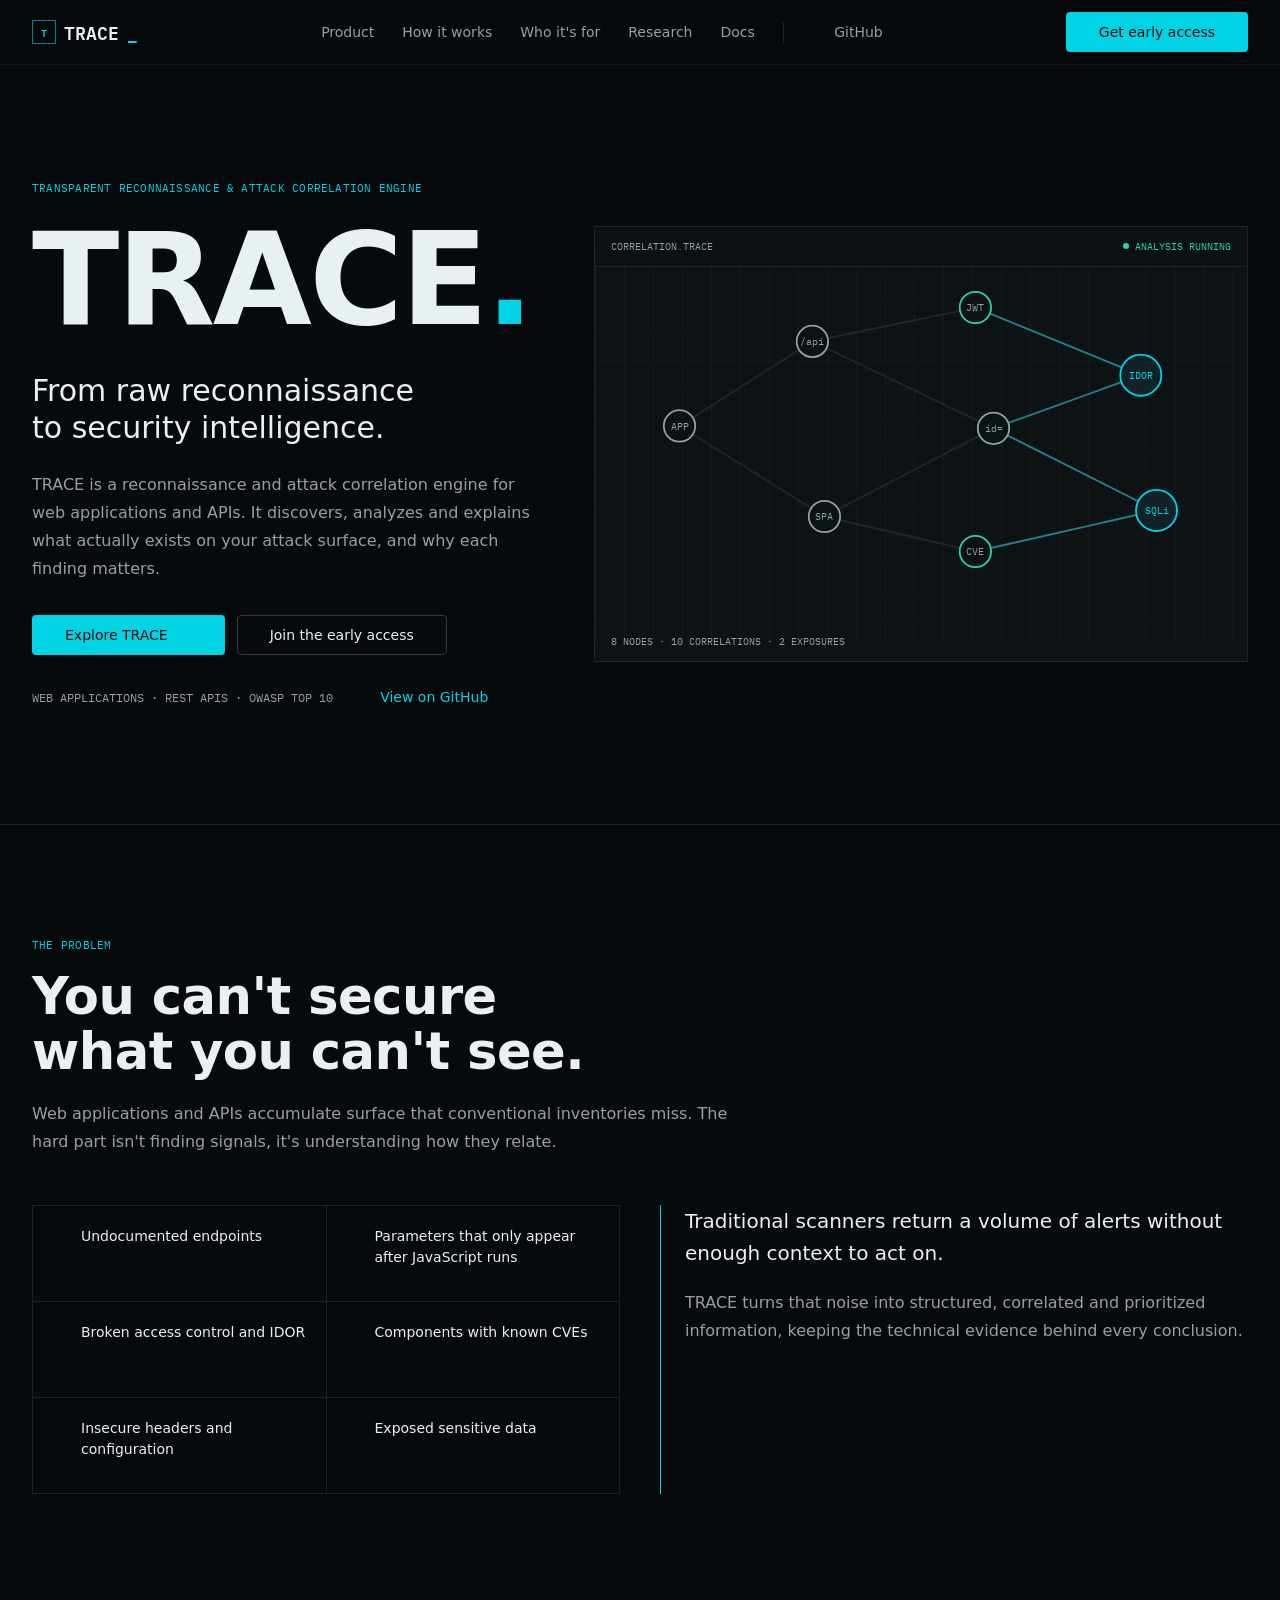
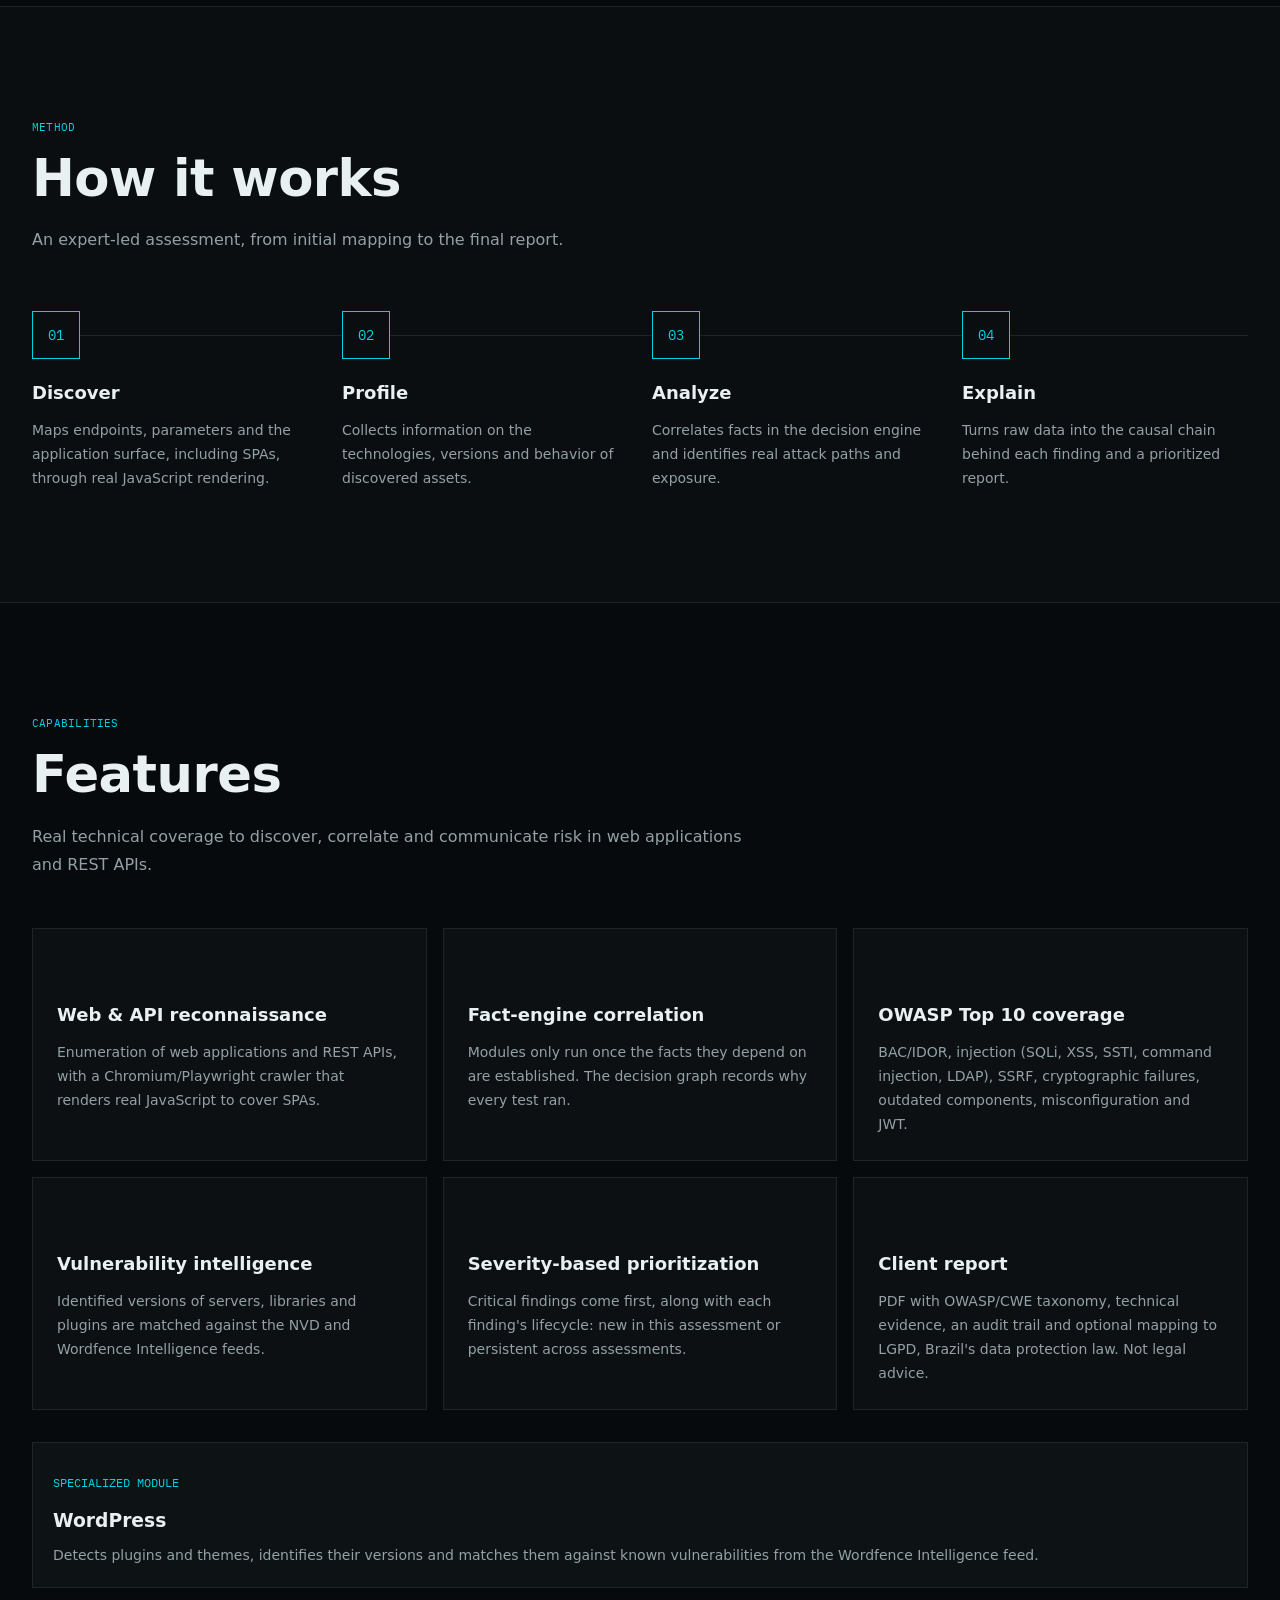
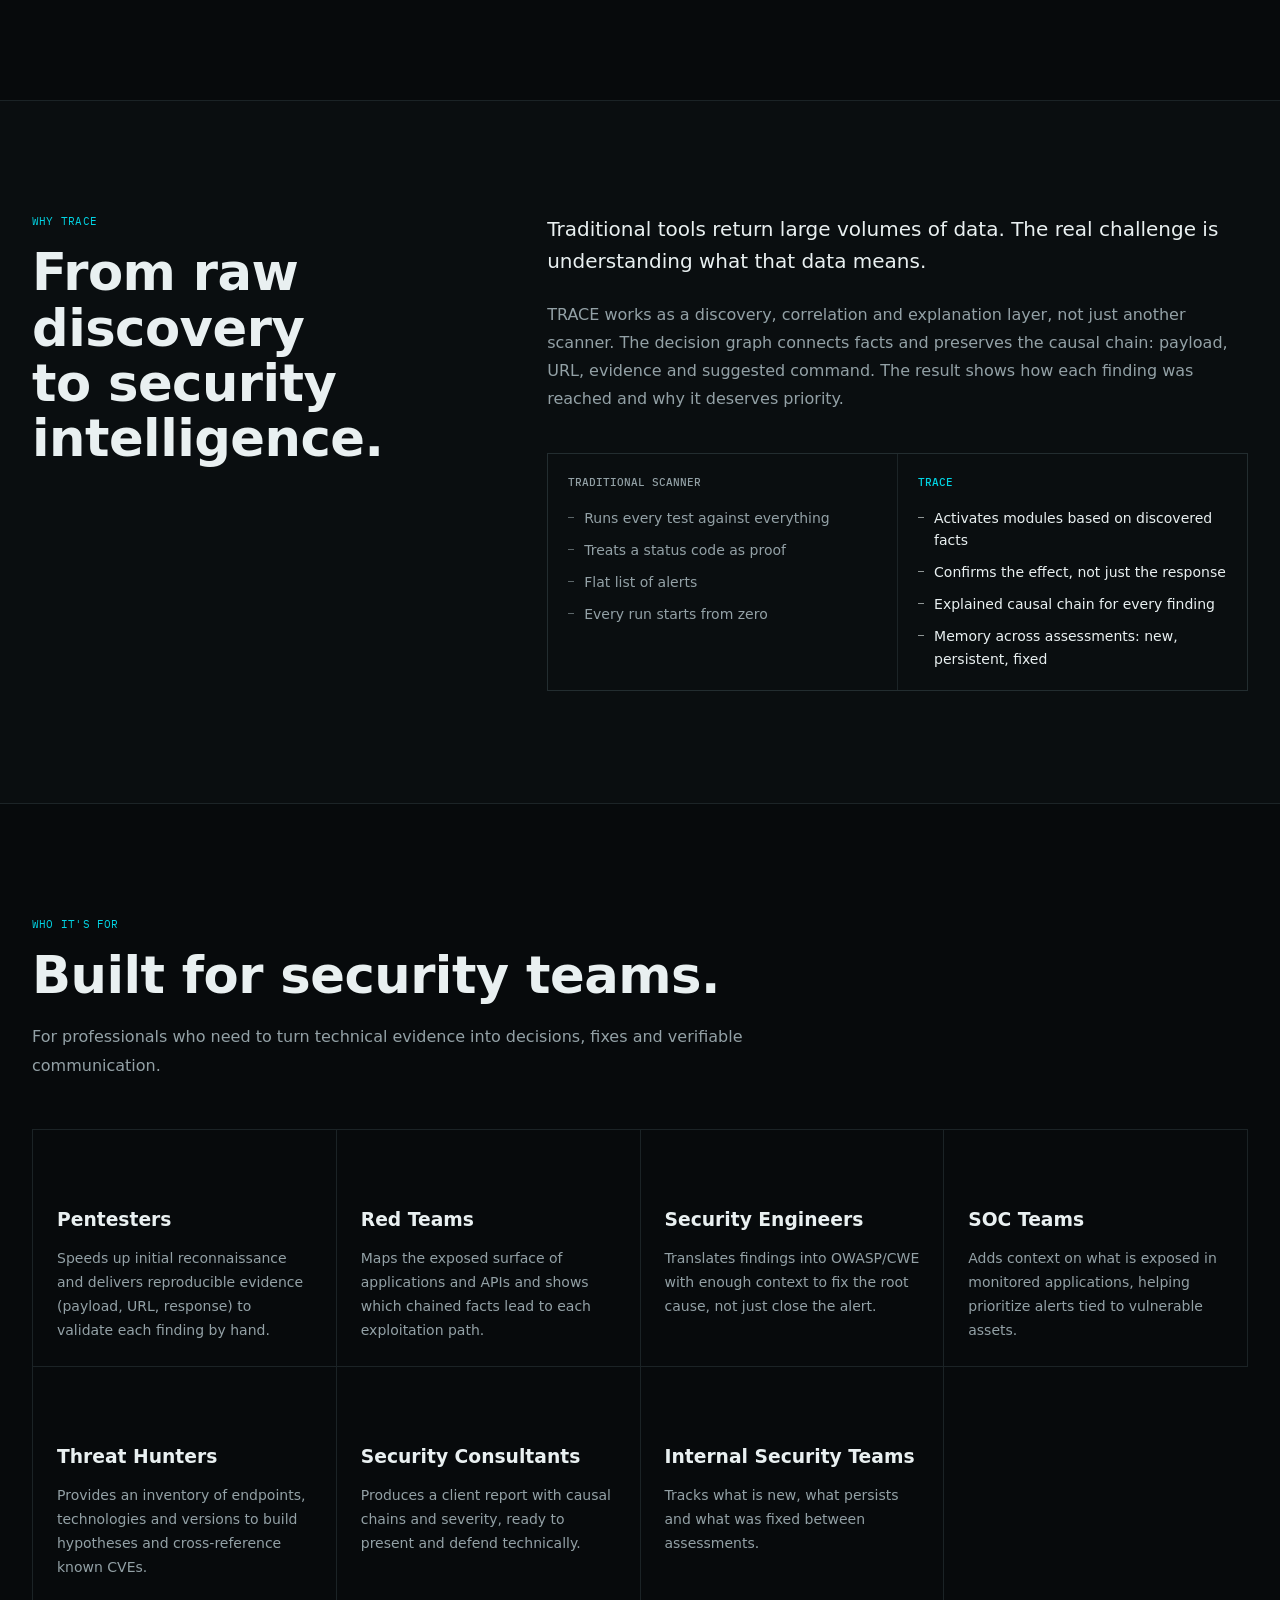
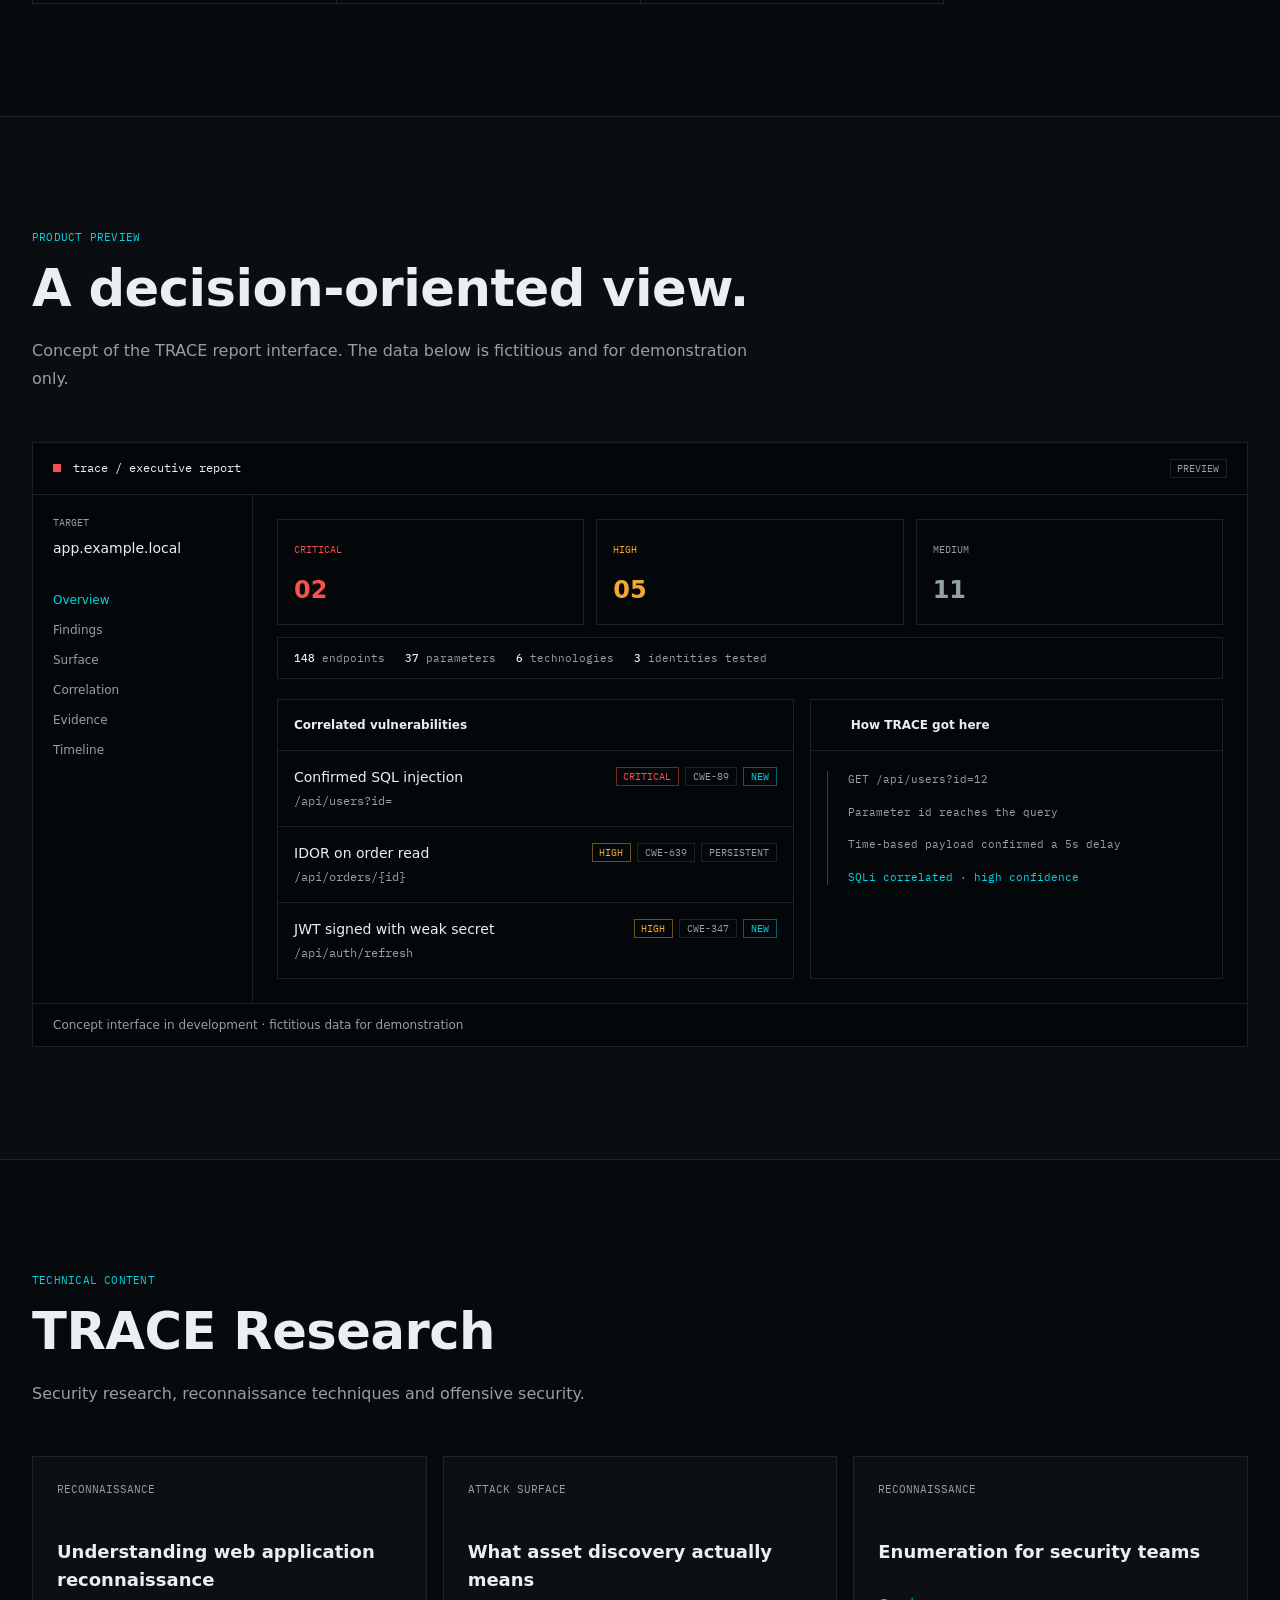
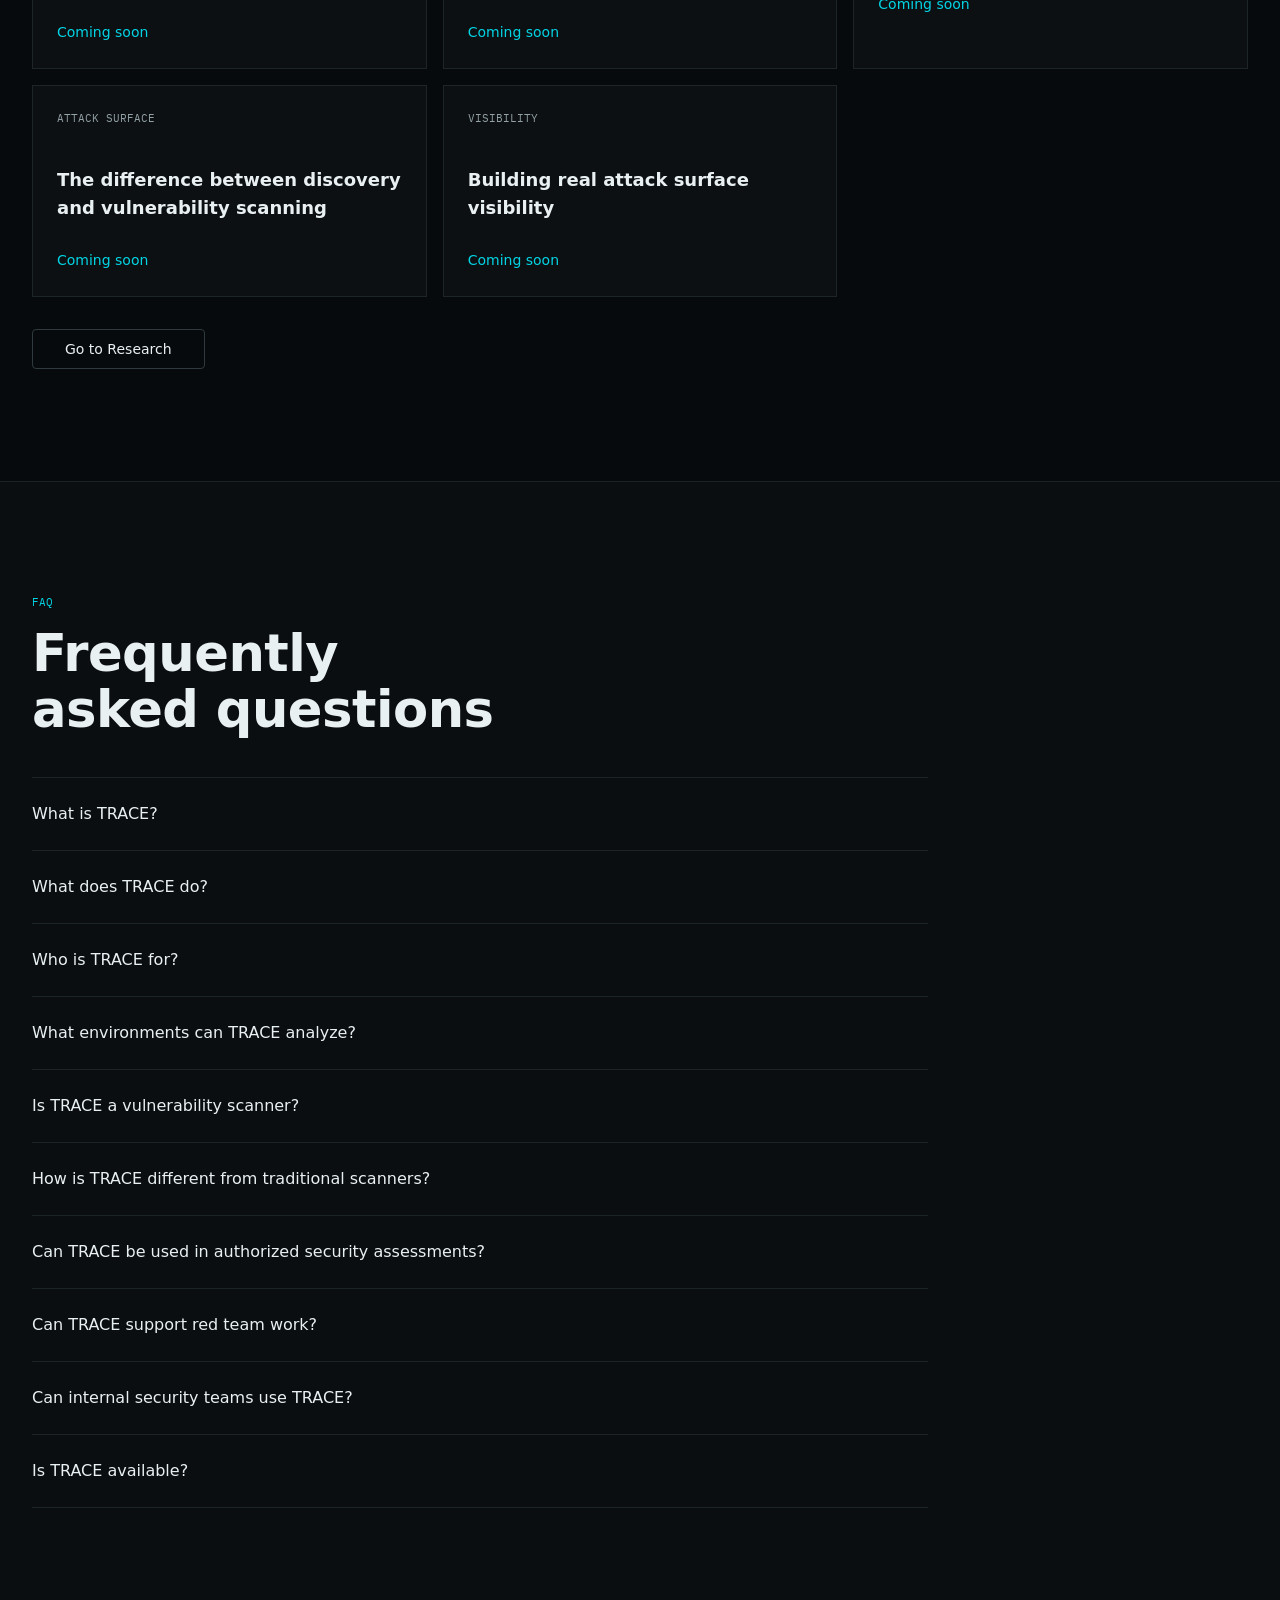
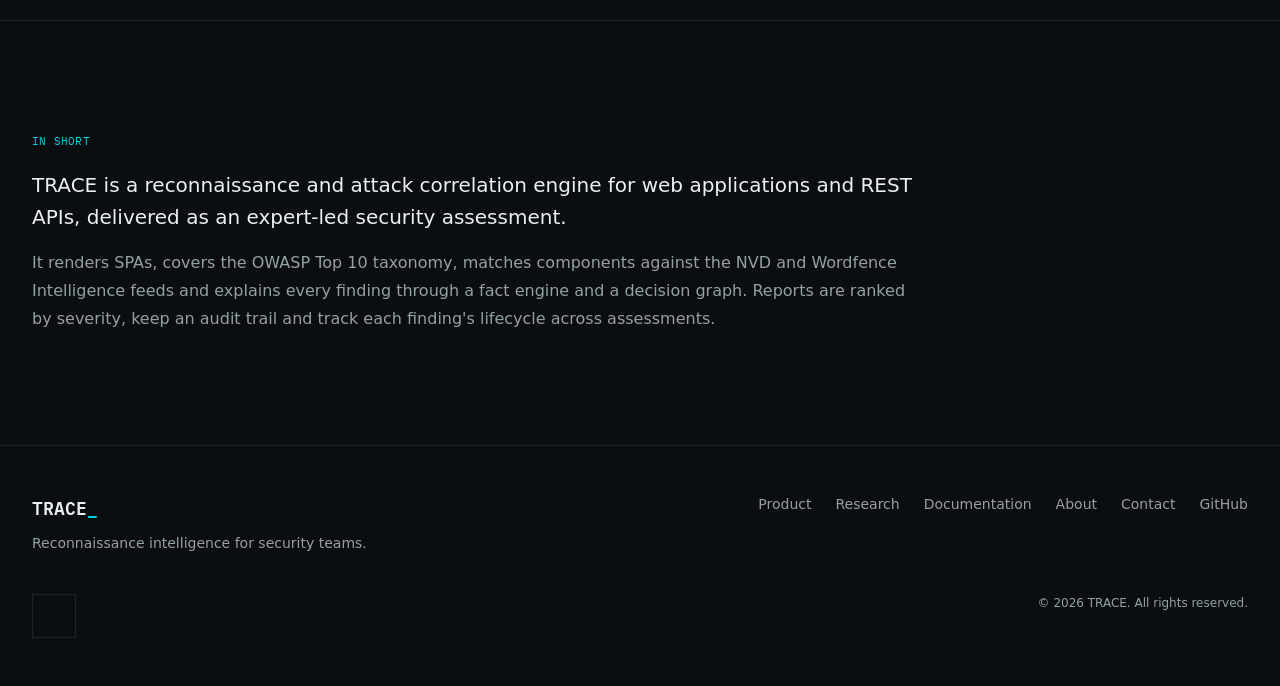
==== commit 72866acf: "Update index.html" ====
--- a/index.html
+++ b/index.html
@@ -158,24 +158,7 @@
     <div data-reveal><div class="section-head"><p class="section-label">FAQ</p><h2 class="section-title" id="faq-title">Frequently asked questions</h2></div></div>
     <div class="faq"><details><summary><span>What is TRACE?</span><svg class="icon" aria-hidden="true" focusable="false"><use href="assets/icons.svg#chevron-down"></use></svg></summary><p class="faq__answer">TRACE stands for Transparent Reconnaissance &amp; Attack Correlation Engine. It is a reconnaissance and attack correlation engine for web applications and REST APIs, delivered as an expert-led security assessment.</p></details><details><summary><span>What does TRACE do?</span><svg class="icon" aria-hidden="true" focusable="false"><use href="assets/icons.svg#chevron-down"></use></svg></summary><p class="faq__answer">TRACE discovers endpoints and parameters, profiles technologies and versions, detects vulnerabilities across the OWASP Top 10 taxonomy, correlates evidence and explains the causal chain behind each finding in a report ranked by severity.</p></details><details><summary><span>Who is TRACE for?</span><svg class="icon" aria-hidden="true" focusable="false"><use href="assets/icons.svg#chevron-down"></use></svg></summary><p class="faq__answer">Pentesters, red teams, security engineers, SOC teams, threat hunters, consultants and internal security teams who need to understand the attack surface of web applications and APIs.</p></details><details><summary><span>What environments can TRACE analyze?</span><svg class="icon" aria-hidden="true" focusable="false"><use href="assets/icons.svg#chevron-down"></use></svg></summary><p class="faq__answer">Web applications and REST APIs, including JavaScript-heavy SPAs and WordPress sites. TRACE does not perform host or port discovery on internal networks.</p></details><details><summary><span>Is TRACE a vulnerability scanner?</span><svg class="icon" aria-hidden="true" focusable="false"><use href="assets/icons.svg#chevron-down"></use></svg></summary><p class="faq__answer">It detects vulnerabilities, but its focus is different: relating facts, explaining evidence and prioritizing what matters, instead of returning a long list of isolated alerts.</p></details><details><summary><span>How is TRACE different from traditional scanners?</span><svg class="icon" aria-hidden="true" focusable="false"><use href="assets/icons.svg#chevron-down"></use></svg></summary><p class="faq__answer">Traditional scanners usually run every test against everything and report alerts without context. TRACE decides what to test based on what it has already learned about the target, records the reason for each decision in a graph and shows, for every finding, the path of payload, URL and evidence that led to it.</p></details><details><summary><span>Can TRACE be used in authorized security assessments?</span><svg class="icon" aria-hidden="true" focusable="false"><use href="assets/icons.svg#chevron-down"></use></svg></summary><p class="faq__answer">Yes, and only in those. Every assessment is expert-led and requires formal authorization from the owner of the environment. Intrusive tests require explicit confirmation, and artifacts created during testing are logged and removed at the end.</p></details><details><summary><span>Can TRACE support red team work?</span><svg class="icon" aria-hidden="true" focusable="false"><use href="assets/icons.svg#chevron-down"></use></svg></summary><p class="faq__answer">Yes, during the reconnaissance phase for web applications and APIs: the decision graph shows which chained facts led to each exposure, which helps plan attack paths. TRACE does not cover internal network infrastructure, Active Directory or social engineering.</p></details><details><summary><span>Can internal security teams use TRACE?</span><svg class="icon" aria-hidden="true" focusable="false"><use href="assets/icons.svg#chevron-down"></use></svg></summary><p class="faq__answer">Yes. Internal teams use the report to prioritize fixes, track new and persistent findings across assessments and keep a technical audit trail.</p></details><details><summary><span>Is TRACE available?</span><svg class="icon" aria-hidden="true" focusable="false"><use href="assets/icons.svg#chevron-down"></use></svg></summary><p class="faq__answer">TRACE is in active development and has been validated against intentionally vulnerable reference targets such as VAmPI and DVWA. Join the early access list for updates, technical releases and invitations when assessment slots open.</p></details></div>
   </section>
-
-  <section class="section" id="early-access" aria-labelledby="early-access-title">
-    <div class="signup">
-      <div data-reveal><div class="section-head"><p class="section-label">Early access</p><h2 class="section-title" id="early-access-title">Be the first to know when TRACE is ready.</h2><p class="section-copy">Join the TRACE mailing list to receive product updates, technical releases, early access opportunities and new security research.</p></div></div>
-      <form class="signup-form" id="signup-form" action="#early-access" method="post" novalidate data-reveal>
-        <label for="email">Work email</label>
-        <div class="signup-form__row">
-          <input class="input" id="email" name="email" type="email" inputmode="email" autocomplete="email" maxlength="254" placeholder="you@company.com" required aria-required="true" aria-invalid="false" aria-describedby="email-status email-privacy">
-          <button class="btn btn-primary" type="submit">Join the list</button>
-        </div>
-        <div class="hp" aria-hidden="true"><label for="company_website">Leave this field empty</label><input id="company_website" name="company_website" type="text" tabindex="-1" autocomplete="off"></div>
-        <p class="form-status" id="email-status" role="status" aria-live="polite"></p>
-        <p class="form-note" id="email-privacy">We respect your inbox. No spam.</p>
-        <p class="form-note">Your email is only used for TRACE updates. You can unsubscribe at any time.</p>
-      </form>
-    </div>
-  </section>
-
+  
   <section class="section section--surface section--last" aria-labelledby="summary-title">
     <div class="summary">
       <h2 class="section-label" id="summary-title">In short</h2>
--- a/assets/css/styles.css
+++ b/assets/css/styles.css
@@ -0,0 +1,483 @@
+/* ==========================================================================
+   TRACE — static site styles
+   No framework. Color tokens in oklch (same as the original Lovable project).
+   ========================================================================== */
+
+/* ---------- Self-hosted fonts (no third-party requests) ---------- */
+@font-face {
+  font-family: "Manrope";
+  font-style: normal;
+  font-weight: 200 800;
+  font-display: swap;
+  src: url("../fonts/manrope-latin-var.woff2") format("woff2");
+  unicode-range: U+0000-00FF, U+0131, U+0152-0153, U+02BB-02BC, U+02C6, U+02DA, U+02DC, U+0304, U+0308, U+0329, U+2000-206F, U+20AC, U+2122, U+2191, U+2193, U+2212, U+2215, U+FEFF, U+FFFD;
+}
+@font-face { font-family: "IBM Plex Mono"; font-style: normal; font-weight: 400; font-display: swap; src: url("../fonts/ibm-plex-mono-400.woff2") format("woff2"); }
+@font-face { font-family: "IBM Plex Mono"; font-style: normal; font-weight: 500; font-display: swap; src: url("../fonts/ibm-plex-mono-500.woff2") format("woff2"); }
+@font-face { font-family: "IBM Plex Mono"; font-style: normal; font-weight: 600; font-display: swap; src: url("../fonts/ibm-plex-mono-600.woff2") format("woff2"); }
+
+/* ---------- Tokens ---------- */
+:root {
+  color-scheme: dark;
+  --font-sans: "Manrope", ui-sans-serif, system-ui, -apple-system, "Segoe UI", sans-serif;
+  --font-mono: "IBM Plex Mono", ui-monospace, "SFMono-Regular", Menlo, Consolas, monospace;
+  --radius: 0.25rem;
+
+  --background: oklch(0.14 0.008 240);
+  --foreground: oklch(0.95 0.008 210);
+  --card: oklch(0.17 0.009 240);
+  --surface: oklch(0.16 0.008 240);
+  --panel: oklch(0.18 0.01 235);
+  --dashboard: oklch(0.125 0.009 240);
+  --primary: oklch(0.79 0.14 204);
+  --primary-foreground: oklch(0.13 0.01 220);
+  --muted-foreground: oklch(0.7 0.018 220);
+  --accent: oklch(0.24 0.018 220);
+  --destructive: oklch(0.66 0.2 25);
+  --success: oklch(0.77 0.15 166);
+  --warning: oklch(0.78 0.15 75);
+  --border: oklch(0.31 0.015 225 / 62%);
+  --input: oklch(0.34 0.016 225);
+  --ring: oklch(0.79 0.14 204);
+  --grid: oklch(0.38 0.02 220 / 22%);
+
+  --header-h: 4rem;
+  --container: 80rem;
+}
+
+/* ---------- Reset / base ---------- */
+*, *::before, *::after { box-sizing: border-box; }
+* { border-color: var(--border); }
+html { scroll-behavior: smooth; -webkit-text-size-adjust: 100%; text-size-adjust: 100%; }
+body {
+  margin: 0;
+  min-height: 100vh;
+  background-color: var(--background);
+  color: var(--foreground);
+  font-family: var(--font-sans);
+  font-size: 1rem;
+  line-height: 1.5;
+  letter-spacing: 0;
+  text-rendering: optimizeLegibility;
+  -webkit-font-smoothing: antialiased;
+}
+h1, h2, h3, p, figure, ul, ol { margin: 0; }
+ul, ol { padding: 0; list-style: none; }
+a { color: inherit; text-decoration: none; }
+img, svg { display: block; max-width: 100%; }
+button, input { font: inherit; color: inherit; }
+code { font-family: var(--font-mono); }
+[hidden] { display: none !important; }
+:focus-visible { outline: 2px solid var(--ring); outline-offset: 3px; }
+::selection { background: color-mix(in oklab, var(--primary) 28%, transparent); }
+
+.sr-only {
+  position: absolute; width: 1px; height: 1px; padding: 0; margin: -1px;
+  overflow: hidden; clip: rect(0, 0, 0, 0); white-space: nowrap; border: 0;
+}
+.mono { font-family: var(--font-mono); }
+.text-primary { color: var(--primary); }
+.text-muted { color: var(--muted-foreground); }
+
+.icon {
+  width: 1.25rem; height: 1.25rem; flex-shrink: 0;
+  fill: none; stroke: currentColor; stroke-width: 2; stroke-linecap: round; stroke-linejoin: round;
+}
+.icon-sm { width: 1rem; height: 1rem; }
+
+/* Skip link */
+.skip-link {
+  position: fixed; top: .5rem; left: .5rem; z-index: 100;
+  transform: translateY(-150%);
+  background: var(--primary); color: var(--primary-foreground);
+  padding: .75rem 1rem; font-weight: 600;
+}
+.skip-link:focus { transform: translateY(0); }
+
+/* ---------- Layout ---------- */
+.container { width: 100%; max-width: var(--container); margin-inline: auto; padding-inline: 1.25rem; }
+@media (min-width: 64rem) { .container { padding-inline: 2rem; } }
+
+.section { width: 100%; padding: 5rem 1.25rem; border-bottom: 1px solid var(--border); scroll-margin-top: var(--header-h); }
+@media (min-width: 64rem) { .section { padding: 7rem max(2rem, calc((100% - var(--container)) / 2 + 2rem)); } }
+.section--surface { background: var(--surface); }
+.section--last { border-bottom: 0; }
+
+.section-label { font-family: var(--font-mono); font-size: .7rem; line-height: 1rem; font-weight: 400; text-transform: uppercase; letter-spacing: .02em; color: var(--primary); }
+.section-head { max-width: 48rem; }
+.section-title { margin-top: 1rem; font-size: clamp(2rem, 4vw, 3.5rem); line-height: 1.08; font-weight: 600; letter-spacing: -0.01em; text-wrap: balance; }
+.section-copy { margin-top: 1.25rem; max-width: 46rem; font-size: 1rem; line-height: 1.8; color: var(--muted-foreground); }
+.lead { font-size: 1.25rem; line-height: 2rem; }
+.body-muted { line-height: 1.75rem; color: var(--muted-foreground); }
+
+/* ---------- Buttons ---------- */
+.btn {
+  display: inline-flex; align-items: center; justify-content: center; gap: .5rem;
+  min-height: 2.5rem; padding: .5rem 2rem;
+  border: 1px solid transparent; border-radius: var(--radius);
+  font-size: .875rem; font-weight: 500; line-height: 1.25rem; white-space: nowrap;
+  cursor: pointer; transition: background-color .18s ease, border-color .18s ease, color .18s ease, opacity .18s ease;
+}
+.btn .icon { width: 1rem; height: 1rem; transition: transform .18s ease; }
+.btn:hover .icon-arrow { transform: translateX(2px); }
+.btn-primary { background: var(--primary); color: var(--primary-foreground); }
+.btn-primary:hover { background: color-mix(in oklab, var(--primary) 88%, white); }
+.btn-outline { background: var(--background); border-color: var(--input); color: var(--foreground); }
+.btn-outline:hover { background: var(--accent); }
+.btn:disabled { cursor: not-allowed; opacity: .6; }
+.btn-block { width: 100%; min-height: 2.75rem; }
+
+/* ---------- Header ---------- */
+.site-header {
+  position: fixed; inset: 0 0 auto 0; z-index: 40;
+  border-bottom: 1px solid color-mix(in oklab, var(--border) 70%, transparent);
+  background: color-mix(in oklab, var(--background) 85%, transparent);
+  -webkit-backdrop-filter: blur(24px); backdrop-filter: blur(24px);
+}
+.nav { display: flex; align-items: center; justify-content: space-between; height: var(--header-h); }
+.brand { display: inline-flex; align-items: center; gap: .5rem; font-family: var(--font-mono); font-size: 1.125rem; font-weight: 600; }
+.brand-mark {
+  display: grid; place-items: center; width: 1.5rem; height: 1.5rem;
+  border: 1px solid color-mix(in oklab, var(--primary) 60%, transparent);
+  color: var(--primary); font-size: 10px; transition: background-color .18s ease, color .18s ease;
+}
+.brand:hover .brand-mark { background: var(--primary); color: var(--primary-foreground); }
+.nav-links { display: none; align-items: center; gap: 1.75rem; }
+.nav-links a { font-size: .875rem; color: var(--muted-foreground); transition: color .18s ease; }
+.nav-links a:hover, .nav-links a[aria-current="page"] { color: var(--foreground); }
+.nav-gh { display: inline-flex; align-items: center; gap: .4rem; padding-left: 1.75rem; border-left: 1px solid var(--border); }
+.nav-gh .icon { width: 1rem; height: 1rem; }
+.nav-cta { display: none; }
+.menu-toggle {
+  display: inline-grid; place-items: center; min-width: 2.75rem; min-height: 2.75rem;
+  background: transparent; border: 0; border-radius: var(--radius); cursor: pointer;
+}
+.menu-toggle:hover { background: var(--accent); }
+@media (min-width: 64rem) {
+  .nav-links { display: flex; }
+  .nav-cta { display: inline-flex; }
+  .menu-toggle { display: none !important; }
+}
+
+/* Mobile menu (side panel) */
+.mobile-menu { position: fixed; inset: 0; z-index: 50; }
+.mobile-menu__overlay { position: absolute; inset: 0; background: oklch(0 0 0 / 60%); opacity: 0; transition: opacity .2s ease; }
+.mobile-menu__panel {
+  position: absolute; inset: 0 0 0 auto; width: min(20rem, 85vw);
+  display: flex; flex-direction: column; padding: 1.5rem;
+  background: var(--background); border-left: 1px solid var(--border);
+  transform: translateX(100%); transition: transform .25s ease;
+  overflow-y: auto;
+}
+.mobile-menu.is-open .mobile-menu__overlay { opacity: 1; }
+.mobile-menu.is-open .mobile-menu__panel { transform: translateX(0); }
+.mobile-menu__head { display: flex; align-items: center; justify-content: space-between; }
+.mobile-menu__title { font-family: var(--font-mono); font-weight: 600; }
+.mobile-menu__links { margin-top: 2rem; display: flex; flex-direction: column; gap: .5rem; }
+.mobile-menu__links a:not(.btn) { display: flex; align-items: center; min-height: 2.75rem; padding: .75rem 0; border-bottom: 1px solid var(--border); font-size: 1rem; }
+.mobile-menu__links .btn { margin-top: 1.25rem; min-height: 2.75rem; }
+.mobile-menu__links .mobile-gh { gap: .6rem; }
+.mobile-gh .icon { width: 1.1rem; height: 1.1rem; }
+@media (min-width: 64rem) { .mobile-menu { display: none !important; } }
+body.menu-open { overflow: hidden; }
+
+/* ---------- Hero ---------- */
+.hero { position: relative; overflow: hidden; border-bottom: 1px solid var(--border); padding-top: var(--header-h); }
+.hero__grid {
+  display: grid; align-items: center; gap: 3rem;
+  min-height: calc(100svh - var(--header-h));
+  padding-block: 4rem;
+}
+@media (min-width: 48rem) { .hero__grid { min-height: 760px; } }
+@media (min-width: 64rem) { .hero__grid { grid-template-columns: .88fr 1.12fr; } }
+.hero__title { margin-top: 1.25rem; font-size: 4.5rem; line-height: 1; font-weight: 600; letter-spacing: -0.02em; }
+@media (min-width: 40rem) { .hero__title { font-size: 6rem; } }
+@media (min-width: 64rem) { .hero__title { font-size: 8rem; } }
+.hero__subtitle { margin-top: 1.75rem; max-width: 42rem; font-size: 1.5rem; line-height: 1.25; font-weight: 500; text-wrap: balance; }
+@media (min-width: 40rem) { .hero__subtitle { font-size: 1.875rem; } }
+.hero__desc { margin-top: 1.5rem; max-width: 42rem; line-height: 1.75rem; color: var(--muted-foreground); }
+.hero__actions { margin-top: 2rem; display: flex; flex-direction: column; gap: .75rem; }
+@media (min-width: 40rem) { .hero__actions { flex-direction: row; } }
+.hero__meta { margin-top: 2rem; display: flex; flex-wrap: wrap; align-items: center; gap: .75rem 1.5rem; }
+.hero__tags { font-family: var(--font-mono); font-size: .75rem; text-transform: uppercase; color: var(--muted-foreground); }
+.text-link { display: inline-flex; align-items: center; gap: .45rem; font-size: .875rem; color: var(--primary); border-bottom: 1px solid transparent; transition: border-color .18s ease; }
+.text-link:hover { border-bottom-color: currentColor; }
+.text-link .icon { width: 1rem; height: 1rem; }
+
+/* Hero entrance animation */
+.reveal { animation: reveal .65s ease-out both; }
+.reveal-delay { animation-delay: .12s; }
+@keyframes reveal { from { opacity: 0; transform: translateY(12px); } to { opacity: 1; transform: none; } }
+
+/* ---------- Correlation graph (hero) ---------- */
+.graph {
+  position: relative; width: 100%; aspect-ratio: 6 / 4; overflow: hidden;
+  border: 1px solid var(--border); background: var(--panel);
+}
+.graph__bar {
+  position: absolute; inset: 0 0 auto 0; z-index: 1;
+  display: flex; align-items: center; justify-content: space-between;
+  padding: .75rem 1rem; border-bottom: 1px solid var(--border);
+  background: color-mix(in oklab, var(--panel) 92%, transparent);
+  font-family: var(--font-mono); font-size: 10px; text-transform: uppercase; color: var(--muted-foreground);
+}
+.graph__status { color: var(--success); display: inline-flex; align-items: center; gap: .4rem; }
+.graph__status::before { content: ""; width: 6px; height: 6px; border-radius: 50%; background: currentColor; animation: blink 2.4s ease-in-out infinite; }
+.graph svg { width: 100%; height: 100%; }
+.graph__caption { position: absolute; bottom: .75rem; left: 1rem; font-family: var(--font-mono); font-size: 10px; text-transform: uppercase; color: var(--muted-foreground); }
+.grid-line { stroke: var(--grid); }
+
+.graph-edges line { stroke: var(--border); stroke-width: 1.5; stroke-dasharray: 1; stroke-dashoffset: 1; animation: draw-line .55s ease-out forwards; }
+.graph-edges line.edge-hot { stroke: color-mix(in oklab, var(--primary) 55%, var(--border)); }
+/* Staggered delays (no inline styles, because of the CSP) */
+.graph-edges line:nth-child(1) { animation-delay: 0ms; }
+.graph-edges line:nth-child(2) { animation-delay: 110ms; }
+.graph-edges line:nth-child(3) { animation-delay: 220ms; }
+.graph-edges line:nth-child(4) { animation-delay: 330ms; }
+.graph-edges line:nth-child(5) { animation-delay: 440ms; }
+.graph-edges line:nth-child(6) { animation-delay: 550ms; }
+.graph-edges line:nth-child(7) { animation-delay: 660ms; }
+.graph-edges line:nth-child(8) { animation-delay: 770ms; }
+.graph-edges line:nth-child(9) { animation-delay: 880ms; }
+.graph-edges line:nth-child(10) { animation-delay: 990ms; }
+
+/* The translate lives on the outer <g>; the scale animation on the inner one.
+   (In the Lovable version both were on the same element and the CSS transform
+   overrode the SVG translate, piling every node in the corner.) */
+.graph-node__body { opacity: 0; transform-box: fill-box; transform-origin: center; animation: node-in .4s ease-out forwards; }
+.graph-nodes > g:nth-child(1) .graph-node__body { animation-delay: 350ms; }
+.graph-nodes > g:nth-child(2) .graph-node__body { animation-delay: 480ms; }
+.graph-nodes > g:nth-child(3) .graph-node__body { animation-delay: 610ms; }
+.graph-nodes > g:nth-child(4) .graph-node__body { animation-delay: 740ms; }
+.graph-nodes > g:nth-child(5) .graph-node__body { animation-delay: 870ms; }
+.graph-nodes > g:nth-child(6) .graph-node__body { animation-delay: 1000ms; }
+.graph-nodes > g:nth-child(7) .graph-node__body { animation-delay: 1130ms; }
+.graph-nodes > g:nth-child(8) .graph-node__body { animation-delay: 1260ms; }
+.graph-node circle { fill: var(--panel); stroke: var(--muted-foreground); stroke-width: 1.5; }
+.graph-node text { fill: var(--muted-foreground); font-family: var(--font-mono); font-size: 8px; }
+.graph-node--alert circle { stroke: var(--success); }
+.graph-node--risk circle { stroke: var(--primary); fill: color-mix(in oklab, var(--primary) 10%, var(--panel)); }
+.graph-node--risk text { fill: var(--primary); }
+.graph-node__pulse { fill: none !important; stroke: var(--primary); stroke-width: 1; opacity: 0; transform-box: fill-box; transform-origin: center; animation: pulse 2.8s ease-out 1.8s infinite; }
+
+@keyframes draw-line { to { stroke-dashoffset: 0; } }
+@keyframes node-in { from { opacity: 0; transform: scale(.82); } to { opacity: 1; transform: scale(1); } }
+@keyframes pulse { 0% { opacity: .7; transform: scale(1); } 100% { opacity: 0; transform: scale(1.9); } }
+@keyframes blink { 0%, 100% { opacity: 1; } 50% { opacity: .35; } }
+
+/* ---------- Hairline cell grid ---------- */
+.cell-grid { display: grid; border-top: 1px solid var(--border); border-left: 1px solid var(--border); }
+.cell-grid > * { border-right: 1px solid var(--border); border-bottom: 1px solid var(--border); background: var(--background); }
+
+/* ---------- Problem ---------- */
+.problem { margin-top: 3rem; display: grid; gap: 2.5rem; }
+@media (min-width: 64rem) { .problem { grid-template-columns: 1fr 1fr; } }
+@media (min-width: 40rem) { .problem__list { grid-template-columns: 1fr 1fr; } }
+.problem__item { display: flex; align-items: flex-start; gap: .75rem; min-height: 6rem; padding: 1.25rem; font-size: .875rem; }
+.problem__item .icon { width: 1rem; height: 1rem; margin-top: .125rem; color: var(--primary); }
+.problem__quote { border-left: 1px solid var(--primary); padding-left: 1.5rem; }
+.problem__quote .body-muted { margin-top: 1.25rem; }
+
+/* ---------- How it works ---------- */
+.steps { position: relative; margin-top: 3.5rem; display: grid; gap: 2rem; }
+.steps::before { content: ""; position: absolute; left: 1.5rem; top: 0; width: 1px; height: 100%; background: var(--border); }
+.step { position: relative; padding-left: 4.25rem; }
+.step__num {
+  position: absolute; left: 0; top: 0; display: grid; place-items: center;
+  width: 3rem; height: 3rem; border: 1px solid var(--primary); background: var(--surface);
+  font-family: var(--font-mono); font-size: .875rem; color: var(--primary);
+}
+.step h3 { padding-top: .75rem; font-size: 1.125rem; font-weight: 600; }
+.step p { margin-top: .75rem; font-size: .875rem; line-height: 1.5rem; color: var(--muted-foreground); }
+@media (min-width: 48rem) {
+  .steps { grid-template-columns: repeat(4, 1fr); gap: 1.5rem; }
+  .steps::before { left: 0; top: 1.5rem; width: 100%; height: 1px; }
+  .step { padding-left: 0; padding-top: 4.25rem; }
+  .step h3 { padding-top: 0; }
+}
+
+/* ---------- Features ---------- */
+.card-grid { margin-top: 3rem; display: grid; gap: 1rem; }
+@media (min-width: 48rem) { .card-grid { grid-template-columns: repeat(2, 1fr); } }
+@media (min-width: 64rem) { .card-grid { grid-template-columns: repeat(3, 1fr); } }
+.feature-card {
+  display: block; border: 1px solid var(--border); background: var(--card); padding: 1.5rem;
+  transition: border-color .18s ease, transform .18s ease, background-color .18s ease;
+}
+.feature-card:hover { border-color: color-mix(in oklab, var(--primary) 55%, transparent); background: var(--panel); transform: translateY(-2px); }
+.feature-card > .icon { color: var(--primary); transition: transform .25s ease; }
+.feature-card:hover > .icon { transform: translateX(3px); }
+.feature-card h3 { margin-top: 1.75rem; font-size: 1.125rem; font-weight: 600; }
+.feature-card p { margin-top: .75rem; font-size: .875rem; line-height: 1.5rem; color: var(--muted-foreground); }
+.callout { margin-top: 2rem; border: 1px solid var(--border); background: var(--panel); padding: 1.25rem; }
+.callout .label { font-family: var(--font-mono); font-size: .75rem; text-transform: uppercase; color: var(--primary); }
+.callout h3 { margin-top: .75rem; font-weight: 600; }
+.callout p { margin-top: .5rem; font-size: .875rem; line-height: 1.5rem; color: var(--muted-foreground); }
+
+/* ---------- Why TRACE ---------- */
+.split { display: grid; gap: 3rem; }
+@media (min-width: 64rem) { .split { grid-template-columns: .8fr 1.2fr; } }
+.split .body-muted { margin-top: 1.5rem; }
+.compare { margin-top: 2.5rem; display: grid; gap: 1px; background: var(--border); border: 1px solid var(--border); }
+@media (min-width: 40rem) { .compare { grid-template-columns: 1fr 1fr; } }
+.compare > div { background: var(--surface); padding: 1.25rem; }
+.compare h3 { font-family: var(--font-mono); font-size: .7rem; font-weight: 500; text-transform: uppercase; color: var(--muted-foreground); }
+.compare > div:last-child h3 { color: var(--primary); }
+.compare ul { margin-top: 1rem; display: grid; gap: .6rem; font-size: .875rem; line-height: 1.4rem; }
+.compare li { padding-left: 1rem; position: relative; }
+.compare li::before { content: ""; position: absolute; left: 0; top: .6rem; width: .35rem; height: 1px; background: currentColor; opacity: .6; }
+.compare > div:first-child ul { color: var(--muted-foreground); }
+
+/* ---------- Who it's for ---------- */
+.audience { margin-top: 3rem; }
+@media (min-width: 40rem) { .audience { grid-template-columns: repeat(2, 1fr); } }
+@media (min-width: 64rem) { .audience { grid-template-columns: repeat(4, 1fr); } }
+.audience__item { min-height: 11rem; padding: 1.5rem; transition: background-color .18s ease; }
+.audience__item:hover { background: var(--card); }
+.audience__item .icon { color: var(--primary); }
+.audience__item h3 { margin-top: 2rem; font-weight: 600; }
+.audience__item p { margin-top: .75rem; font-size: .875rem; line-height: 1.5rem; color: var(--muted-foreground); }
+
+/* ---------- Dashboard preview ---------- */
+.preview { margin-top: 3rem; overflow: hidden; border: 1px solid var(--border); background: var(--dashboard); }
+.preview__bar { display: flex; align-items: center; justify-content: space-between; gap: 1rem; padding: 1rem 1.25rem; border-bottom: 1px solid var(--border); }
+.preview__bar-title { display: flex; align-items: center; gap: .75rem; font-family: var(--font-mono); font-size: .75rem; }
+.preview__dot { width: .5rem; height: .5rem; background: var(--destructive); }
+.tag { display: inline-block; border: 1px solid var(--border); padding: .22rem .42rem; font-family: var(--font-mono); font-size: .6rem; line-height: 1; text-transform: uppercase; color: var(--muted-foreground); white-space: nowrap; }
+.tag--critical { color: var(--destructive); border-color: color-mix(in oklab, var(--destructive) 45%, transparent); }
+.tag--high { color: var(--warning); border-color: color-mix(in oklab, var(--warning) 45%, transparent); }
+.tag--new { color: var(--primary); border-color: color-mix(in oklab, var(--primary) 45%, transparent); }
+.preview__body { display: grid; }
+@media (min-width: 64rem) { .preview__body { grid-template-columns: 220px 1fr; } }
+.preview__aside { display: none; padding: 1.25rem; border-right: 1px solid var(--border); }
+@media (min-width: 64rem) { .preview__aside { display: block; } }
+.preview__aside .k { font-family: var(--font-mono); font-size: 10px; text-transform: uppercase; color: var(--muted-foreground); }
+.preview__aside .v { margin-top: .5rem; font-size: .875rem; word-break: break-all; }
+.preview__menu { margin-top: 2rem; display: grid; gap: .75rem; font-size: .75rem; color: var(--muted-foreground); }
+.preview__menu .is-active { color: var(--primary); }
+.preview__main { padding: 1rem; min-width: 0; }
+@media (min-width: 40rem) { .preview__main { padding: 1.5rem; } }
+.metrics { display: grid; grid-template-columns: repeat(3, 1fr); gap: .75rem; }
+.metric { border: 1px solid var(--border); padding: 1rem; }
+.metric span { font-family: var(--font-mono); font-size: 10px; text-transform: uppercase; }
+.metric strong { display: block; margin-top: .75rem; font-size: 1.5rem; font-weight: 600; }
+.metric--risk { color: var(--destructive); }
+.metric--warning { color: var(--warning); }
+.metric--muted { color: var(--muted-foreground); }
+.surface-row { margin-top: .75rem; display: flex; flex-wrap: wrap; gap: .5rem 1.25rem; padding: .75rem 1rem; border: 1px solid var(--border); font-family: var(--font-mono); font-size: 11px; color: var(--muted-foreground); }
+.surface-row b { color: var(--foreground); font-weight: 500; }
+.preview__cols { margin-top: 1.25rem; display: grid; gap: 1rem; }
+@media (min-width: 80rem) { .preview__cols { grid-template-columns: 1fr .8fr; } }
+.box { border: 1px solid var(--border); min-width: 0; }
+.box__head { display: flex; align-items: center; gap: .5rem; padding: 1rem; border-bottom: 1px solid var(--border); font-size: .75rem; font-weight: 600; }
+.box__head .icon { width: 1rem; height: 1rem; color: var(--primary); }
+.finding { display: grid; gap: .5rem; padding: 1rem; border-bottom: 1px solid var(--border); }
+.finding:last-child { border-bottom: 0; }
+@media (min-width: 40rem) { .finding { grid-template-columns: 1fr auto; align-items: start; } }
+.finding p { font-size: .875rem; font-weight: 500; }
+.finding code { display: block; margin-top: .25rem; font-size: .75rem; color: var(--muted-foreground); overflow-wrap: anywhere; }
+.finding__tags { display: flex; flex-wrap: wrap; gap: .4rem; }
+.chain { margin: 1.25rem 1rem 1rem; padding-left: 1.25rem; border-left: 1px solid color-mix(in oklab, var(--primary) 40%, transparent); display: grid; gap: 1rem; font-family: var(--font-mono); font-size: 11px; color: var(--muted-foreground); }
+.chain li:last-child { color: var(--primary); }
+.preview__caption { padding: .75rem 1.25rem; border-top: 1px solid var(--border); font-size: .75rem; color: var(--muted-foreground); }
+
+/* ---------- Research ---------- */
+.article-card .meta { display: flex; align-items: center; justify-content: space-between; font-family: var(--font-mono); font-size: 11px; text-transform: uppercase; color: var(--muted-foreground); }
+.article-card h3 { margin-top: 2.5rem; line-height: 1.75rem; transition: color .18s ease; }
+.article-card:hover h3 { color: var(--primary); }
+.article-card .more { margin-top: 1.75rem; display: inline-flex; align-items: center; gap: .5rem; font-size: .875rem; color: var(--primary); }
+.article-card .more .icon { width: 1rem; height: 1rem; transition: transform .18s ease; }
+.article-card:hover .more .icon { transform: translateX(3px); }
+.section-actions { margin-top: 2rem; }
+
+/* ---------- FAQ (native details/summary: accessible and indexable) ---------- */
+.faq { margin-top: 2.5rem; max-width: 56rem; border-top: 1px solid var(--border); }
+.faq details { border-bottom: 1px solid var(--border); }
+.faq summary {
+  display: flex; align-items: center; justify-content: space-between; gap: 1rem;
+  padding: 1.5rem 0; cursor: pointer; list-style: none;
+  font-size: 1rem; font-weight: 500; line-height: 1.5rem;
+}
+.faq summary::-webkit-details-marker { display: none; }
+.faq summary:hover { color: var(--primary); }
+.faq summary .icon { width: 1rem; height: 1rem; color: var(--muted-foreground); transition: transform .2s ease; }
+.faq details[open] summary .icon { transform: rotate(180deg); }
+.faq summary h3 { font-size: inherit; font-weight: inherit; }
+.faq__answer { max-width: 48rem; padding-bottom: 1.5rem; line-height: 1.75rem; color: var(--muted-foreground); }
+
+/* ---------- Email capture ---------- */
+.signup { display: grid; gap: 2.5rem; }
+@media (min-width: 64rem) { .signup { grid-template-columns: 1fr 1fr; } }
+.signup-form { align-self: end; border: 1px solid var(--border); background: var(--panel); padding: 1.5rem; }
+@media (min-width: 40rem) { .signup-form { padding: 2rem; } }
+.signup-form label { font-size: .875rem; font-weight: 500; }
+.signup-form__row { margin-top: .75rem; display: flex; flex-direction: column; gap: .75rem; }
+@media (min-width: 40rem) { .signup-form__row { flex-direction: row; } }
+.input {
+  width: 100%; min-height: 2.75rem; padding: .5rem .75rem;
+  background: var(--background); border: 1px solid var(--input); border-radius: var(--radius);
+  font-size: 1rem; transition: border-color .18s ease;
+}
+.input::placeholder { color: color-mix(in oklab, var(--muted-foreground) 70%, transparent); }
+.input:focus-visible { outline: 2px solid var(--ring); outline-offset: 1px; border-color: var(--ring); }
+.input[aria-invalid="true"] { border-color: var(--destructive); }
+.input:disabled { opacity: .6; }
+.form-status { margin-top: .75rem; min-height: 1.25rem; font-size: .875rem; color: var(--muted-foreground); }
+.form-status.is-error { color: var(--destructive); }
+.form-status.is-success { color: var(--success); }
+.form-note { margin-top: .75rem; font-size: .75rem; line-height: 1.1rem; color: var(--muted-foreground); }
+.form-note + .form-note { margin-top: .35rem; }
+/* Anti-bot honeypot: off-screen and hidden from screen readers */
+.hp { position: absolute !important; left: -10000px !important; width: 1px; height: 1px; overflow: hidden; }
+
+/* ---------- In short ---------- */
+.summary { max-width: 56rem; }
+.summary .lead { margin-top: 1.25rem; }
+.summary .body-muted { margin-top: 1rem; }
+
+/* ---------- Footer ---------- */
+.site-footer { border-top: 1px solid var(--border); background: var(--surface); }
+.footer__grid { display: grid; gap: 2.5rem; padding-block: 3rem; }
+@media (min-width: 48rem) { .footer__grid { grid-template-columns: 1fr auto; align-items: start; } }
+.footer__brand { font-family: var(--font-mono); font-size: 1.125rem; font-weight: 600; }
+.footer__tagline { margin-top: .75rem; max-width: 24rem; font-size: .875rem; color: var(--muted-foreground); }
+.footer__links { display: flex; flex-wrap: wrap; gap: .75rem 1.5rem; font-size: .875rem; }
+.footer__links a { color: var(--muted-foreground); transition: color .18s ease; }
+.footer__links a:hover { color: var(--foreground); }
+.footer__social { display: flex; align-items: center; gap: .75rem; }
+.footer__social a { display: grid; place-items: center; width: 2.75rem; height: 2.75rem; border: 1px solid var(--border); color: var(--muted-foreground); transition: border-color .18s ease, color .18s ease; }
+.footer__social a:hover { border-color: var(--primary); color: var(--primary); }
+.footer__social .icon { width: 1rem; height: 1rem; }
+.footer__copy { font-size: .75rem; color: var(--muted-foreground); }
+@media (min-width: 48rem) { .footer__copy { text-align: right; } }
+
+/* ---------- "Coming soon" pages / 404 ---------- */
+.page-shell { display: grid; place-items: center; min-height: calc(100svh - var(--header-h)); padding: calc(var(--header-h) + 3rem) 1.25rem 6rem; }
+.page-card { width: 100%; max-width: 48rem; border: 1px solid var(--border); background: var(--panel); padding: 2rem; }
+@media (min-width: 40rem) { .page-card { padding: 3rem; } }
+.breadcrumb ol { display: flex; flex-wrap: wrap; gap: .5rem; font-family: var(--font-mono); font-size: .7rem; text-transform: uppercase; color: var(--muted-foreground); }
+.breadcrumb li + li::before { content: "/"; margin-right: .5rem; opacity: .6; }
+.breadcrumb a:hover { color: var(--foreground); }
+.page-card > .icon { margin-top: 2rem; width: 1.5rem; height: 1.5rem; color: var(--primary); }
+.page-card .section-label { margin-top: 2.5rem; }
+.page-card h1 { margin-top: 1rem; font-size: 2.25rem; line-height: 1.1; font-weight: 600; }
+@media (min-width: 40rem) { .page-card h1 { font-size: 3.75rem; } }
+.page-card .page-desc { margin-top: 1.5rem; max-width: 42rem; font-size: 1.125rem; line-height: 2rem; color: var(--muted-foreground); }
+.page-actions { margin-top: 2.25rem; display: flex; flex-wrap: wrap; gap: .75rem; }
+
+/* ---------- Reveal on scroll (JS only; without JS everything is visible) ---------- */
+.js [data-reveal] { opacity: 0; transform: translateY(14px); transition: opacity .6s ease-out, transform .6s ease-out; }
+.js [data-reveal].is-visible { opacity: 1; transform: none; }
+
+/* ---------- Reduced motion ---------- */
+@media (prefers-reduced-motion: reduce) {
+  html { scroll-behavior: auto; }
+  *, *::before, *::after { animation-duration: .01ms !important; animation-iteration-count: 1 !important; transition-duration: .01ms !important; }
+  .graph-edges line { stroke-dashoffset: 0; animation: none; }
+  .graph-node__body { opacity: 1; animation: none; }
+  .graph-node__pulse { display: none; }
+  .js [data-reveal] { opacity: 1; transform: none; }
+}
+
+/* Page loaded inside a third-party iframe (clickjacking defense for hosts without headers) */
+.is-framed body { display: none !important; }
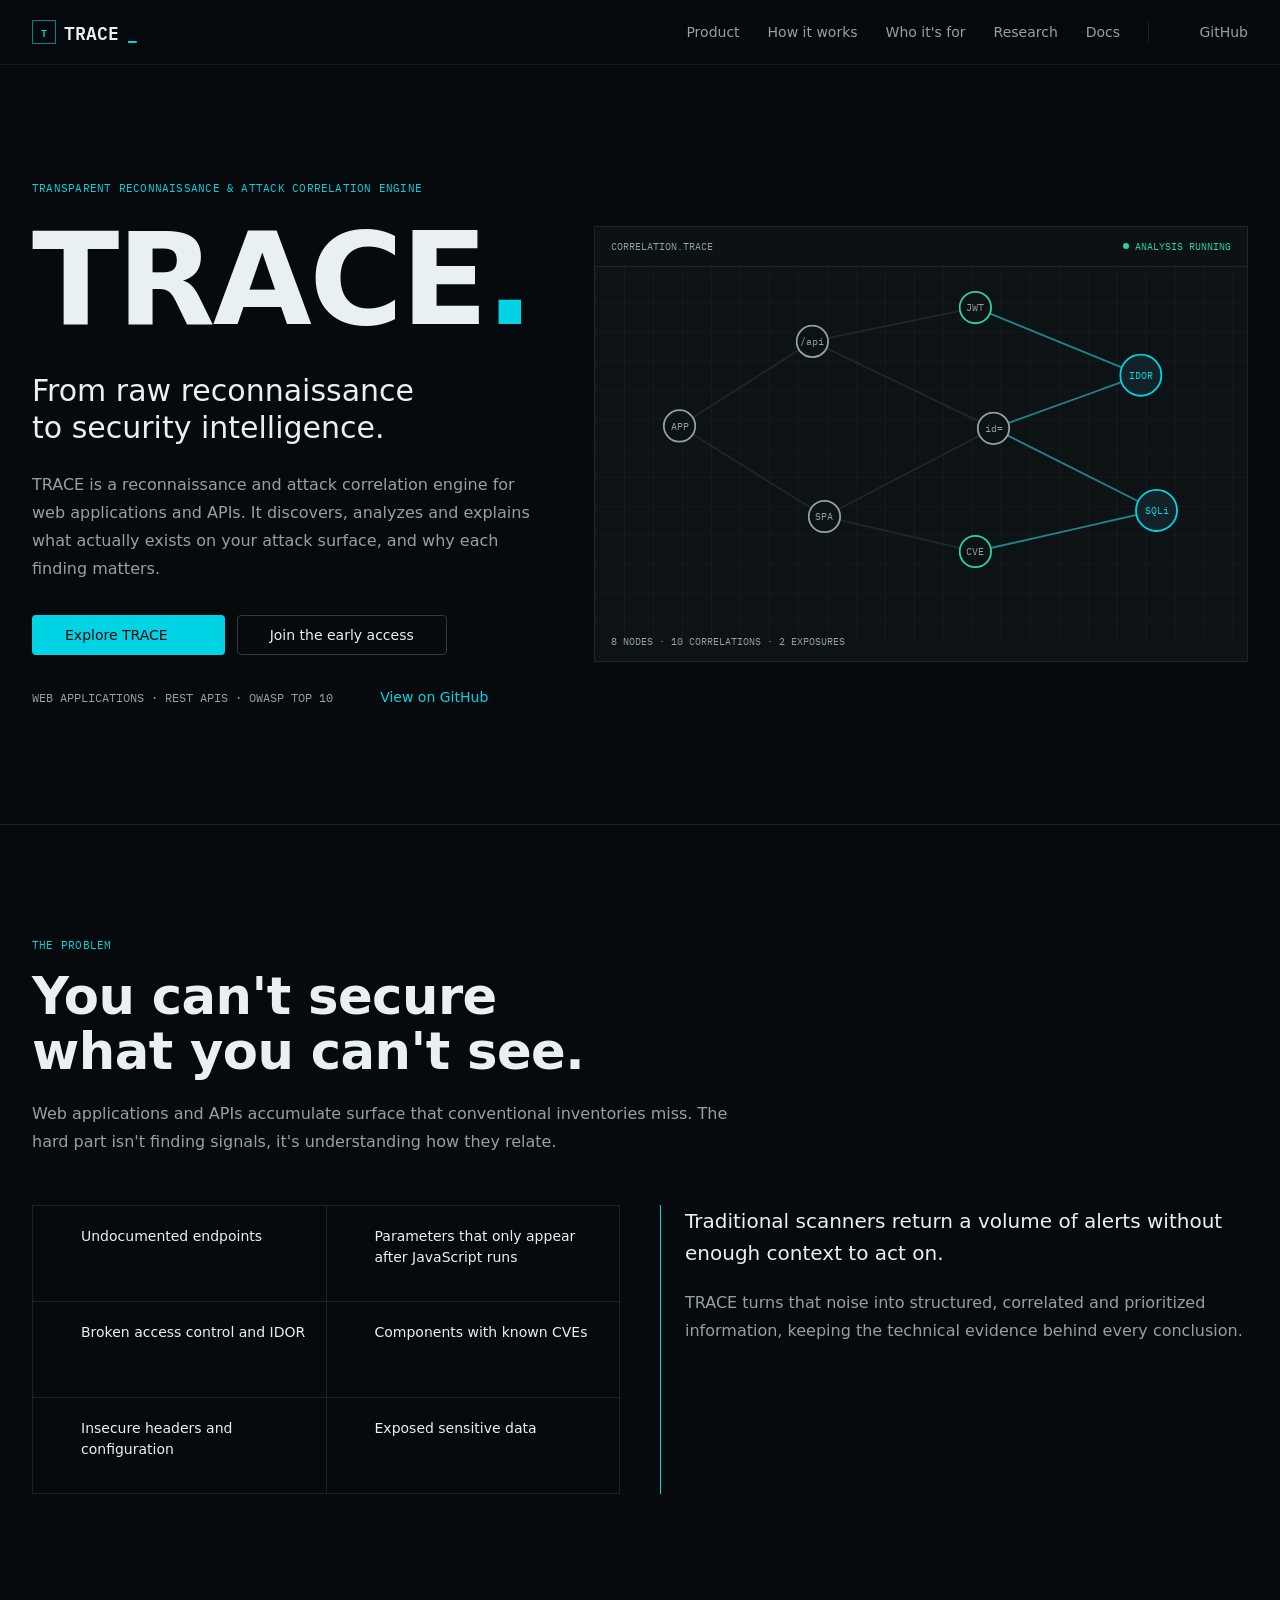
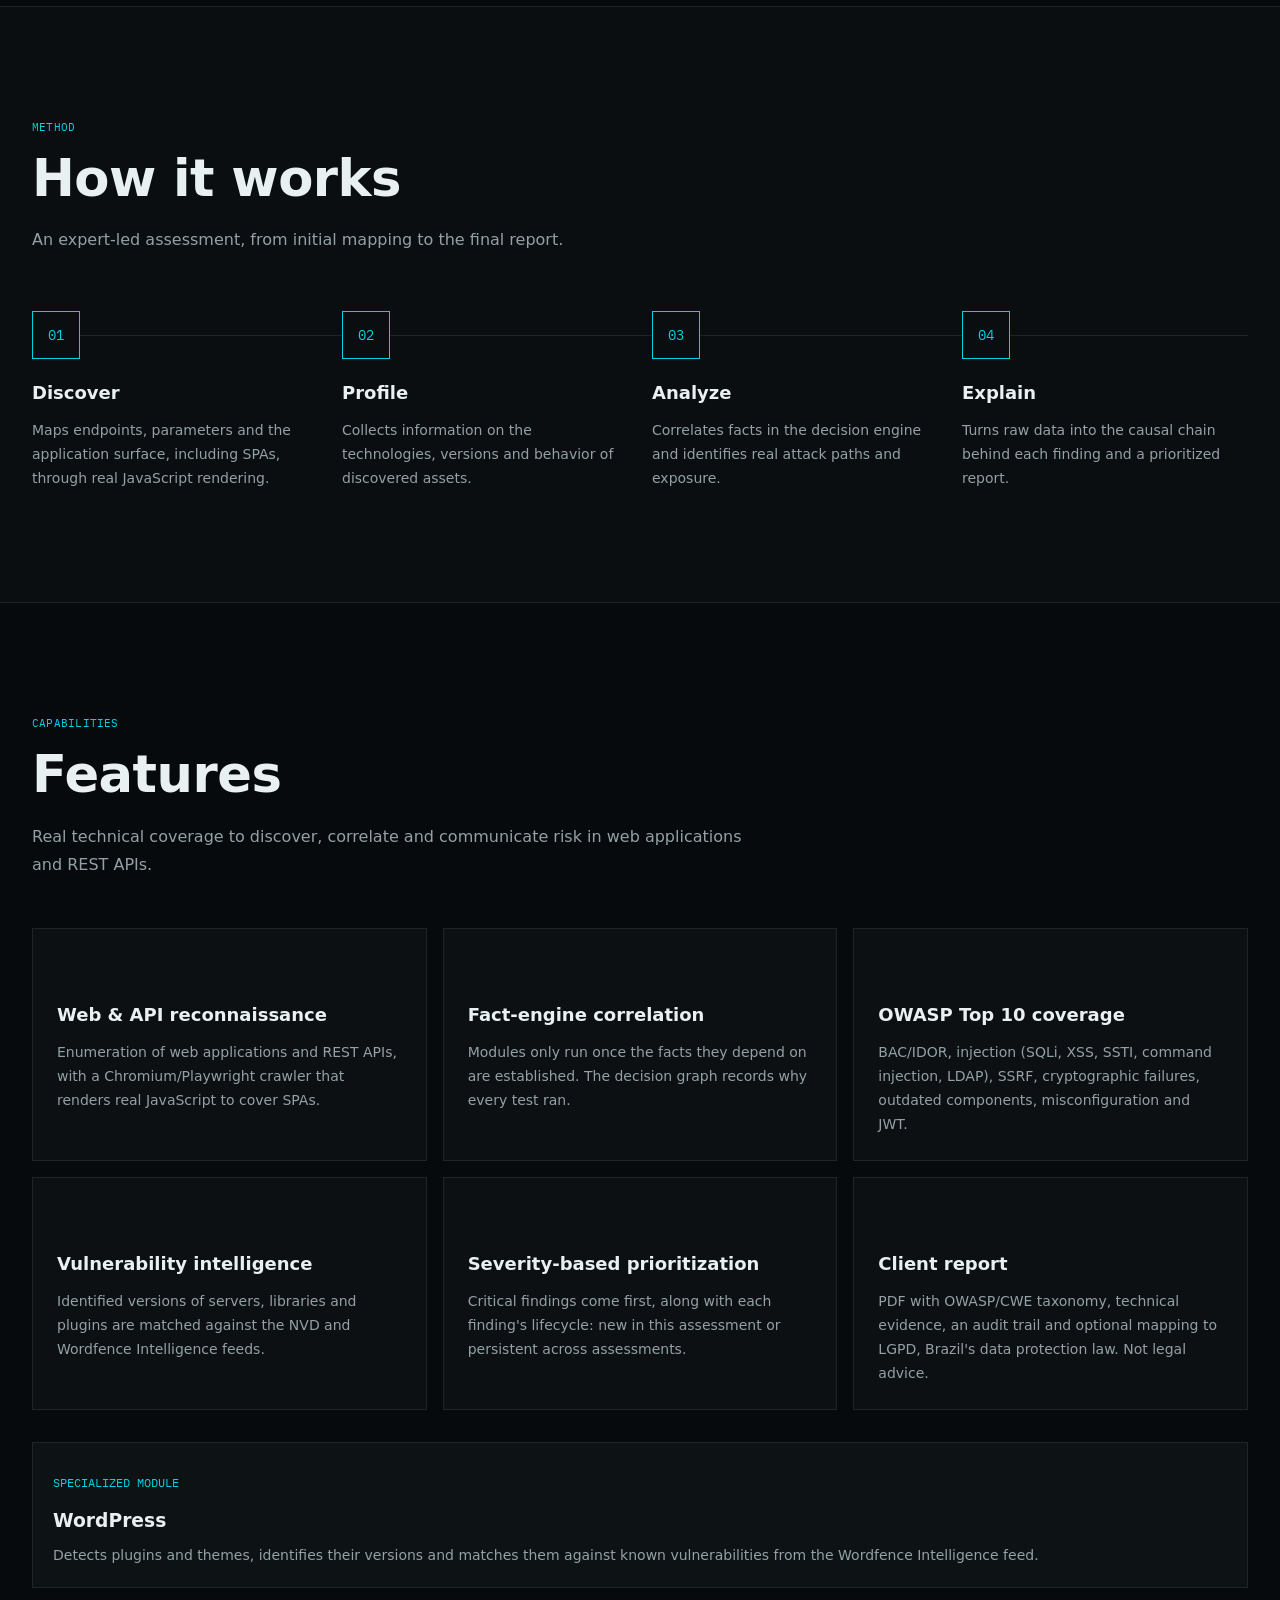
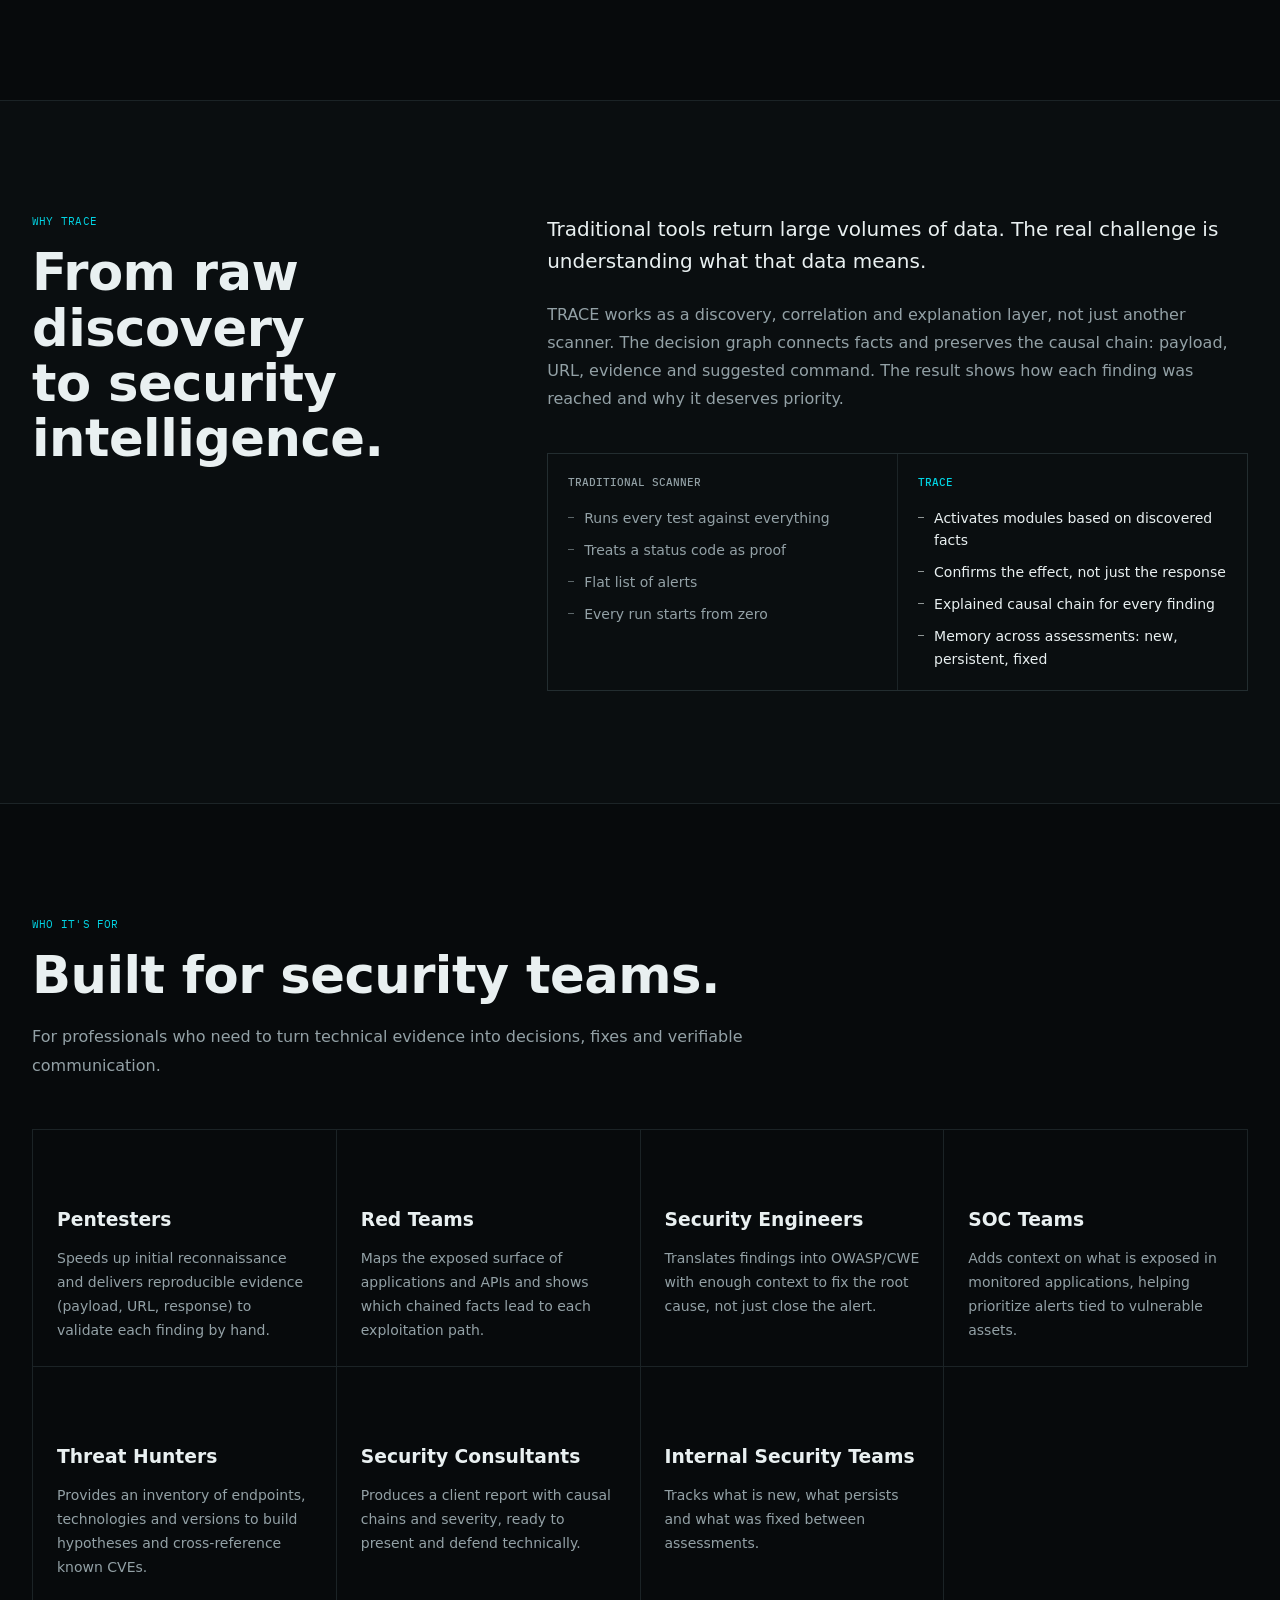
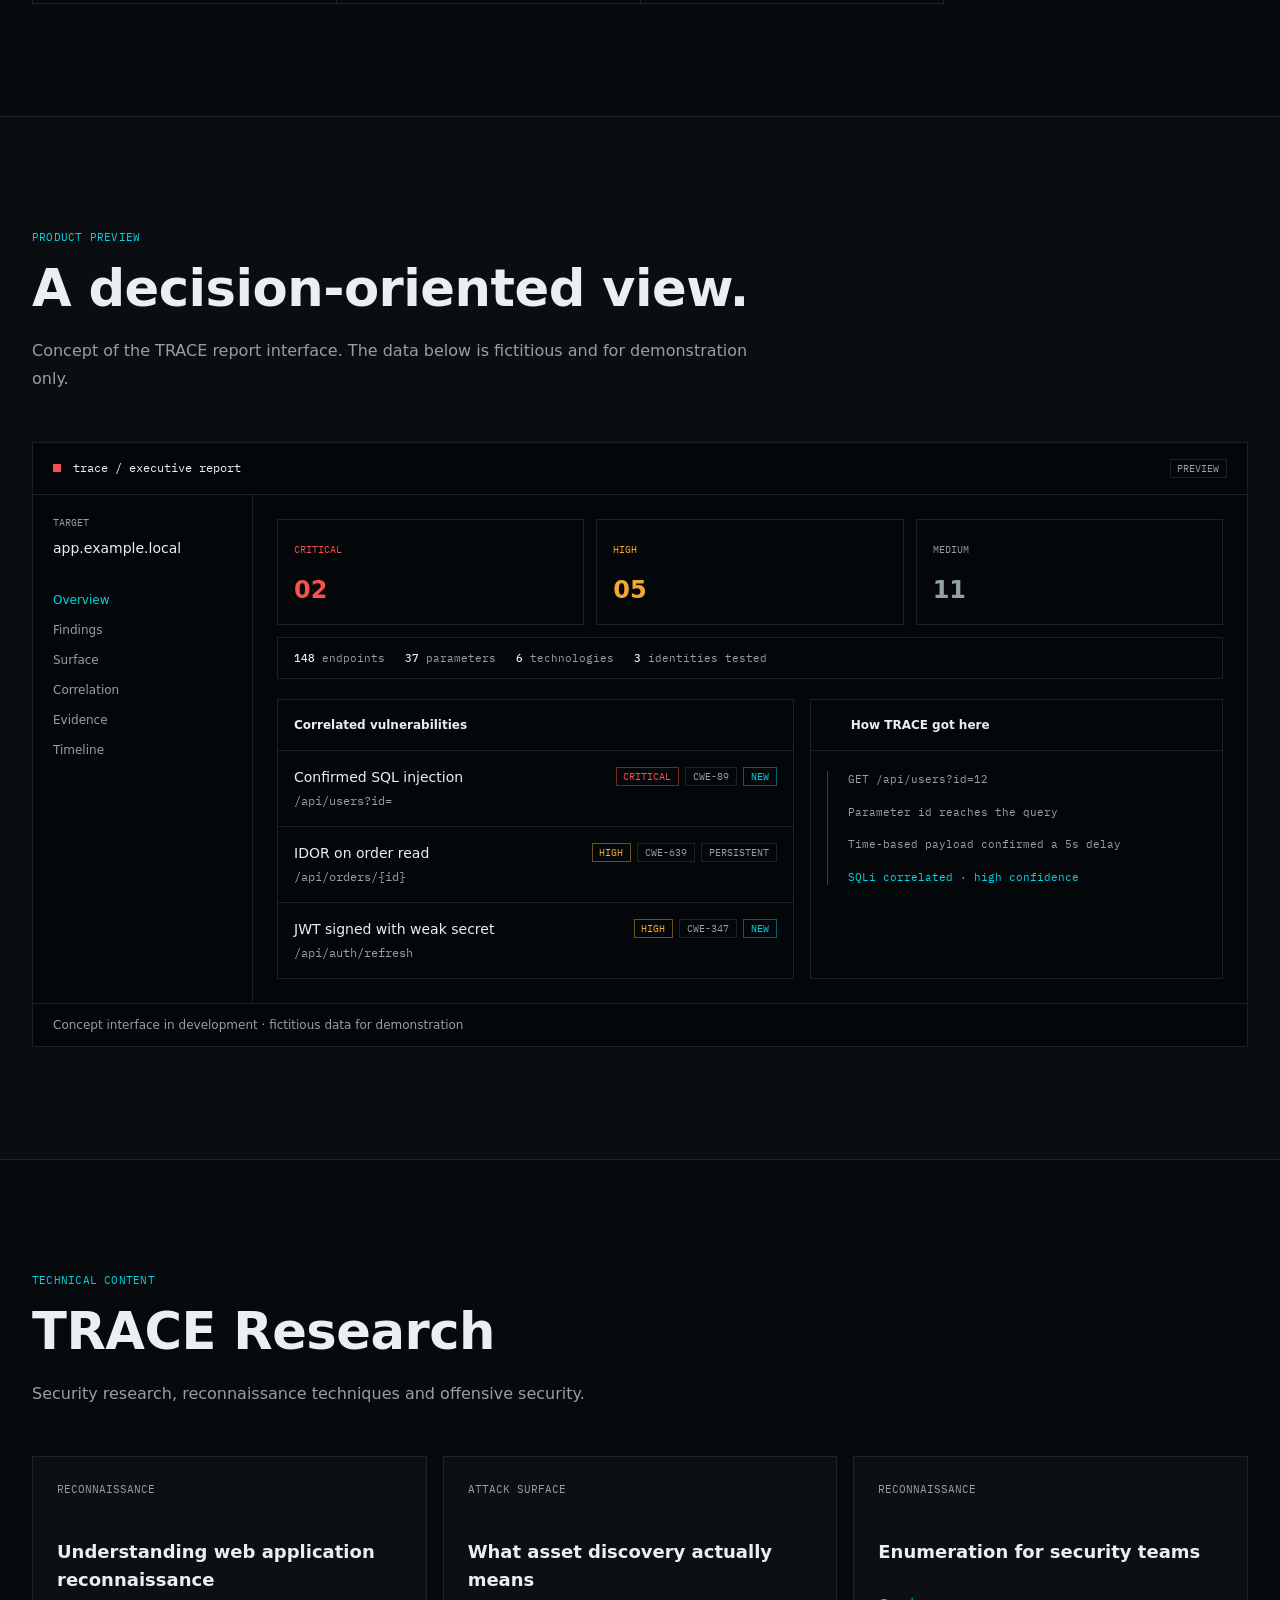
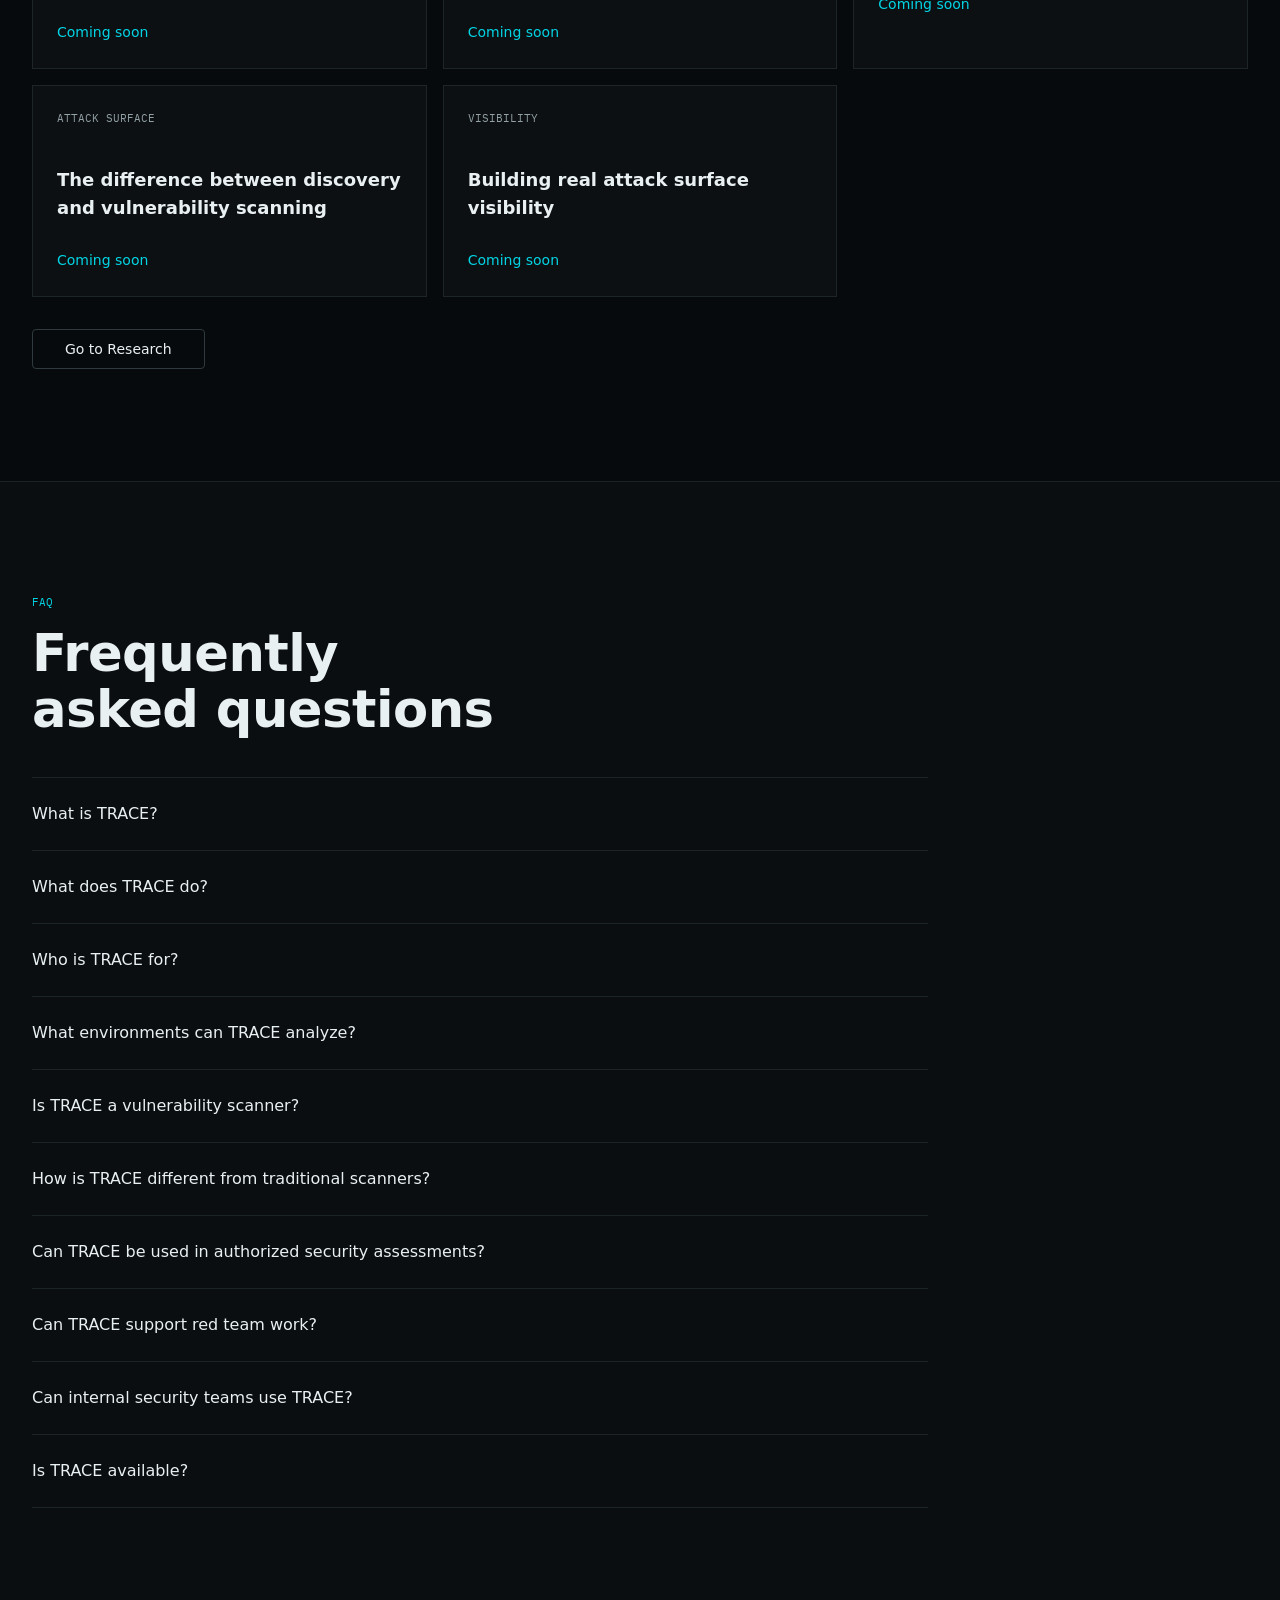
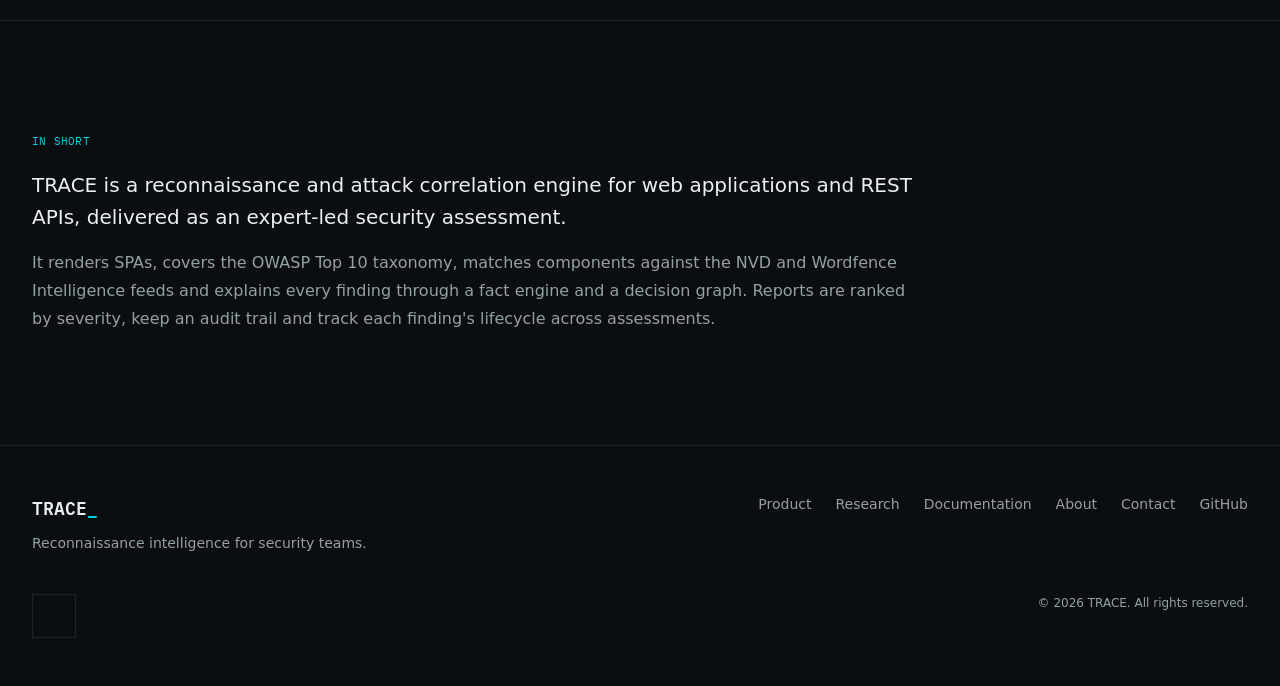
==== commit a3b2060a: "Update index.html" ====
--- a/index.html
+++ b/index.html
@@ -40,7 +40,6 @@
   <nav class="container nav" aria-label="Main navigation">
     <a class="brand" href="./" aria-label="TRACE — home"><span class="brand-mark" aria-hidden="true">T</span>TRACE<span class="text-primary" aria-hidden="true">_</span></a>
     <div class="nav-links"><a href="#product">Product</a><a href="#how-it-works">How it works</a><a href="#who-its-for">Who it's for</a><a href="research/">Research</a><a href="docs/">Docs</a><a class="nav-gh" href="https://github.com/trace-for-hackers/TRACE" target="_blank" rel="noopener noreferrer"><svg class="icon" aria-hidden="true" focusable="false"><use href="assets/icons.svg#github"></use></svg>GitHub<span class="sr-only"> (opens in a new tab)</span></a></div>
-    <a class="btn btn-primary nav-cta" href="#early-access">Get early access</a>
     <button class="menu-toggle" type="button" data-menu-toggle aria-controls="mobile-menu" aria-expanded="false" aria-label="Open menu" hidden><svg class="icon" aria-hidden="true" focusable="false"><use href="assets/icons.svg#menu"></use></svg></button>
   </nav>
 </header>
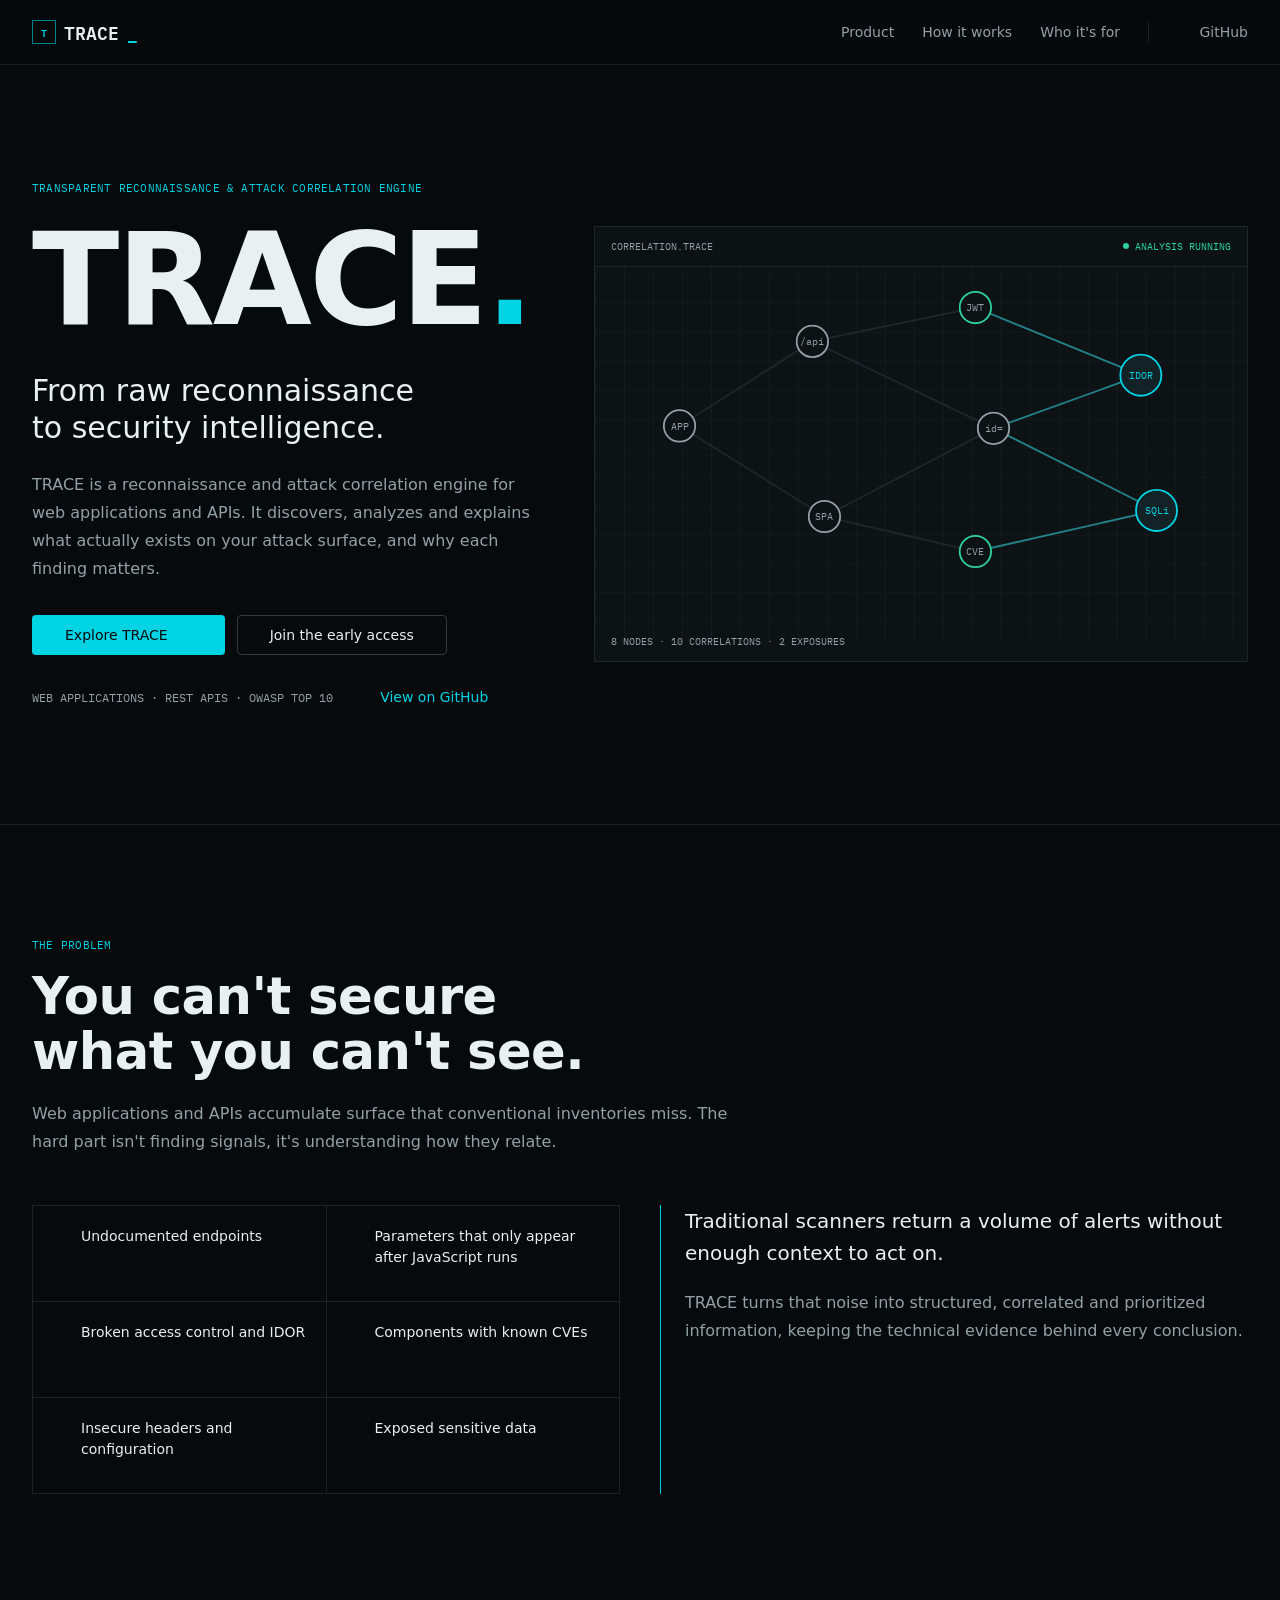
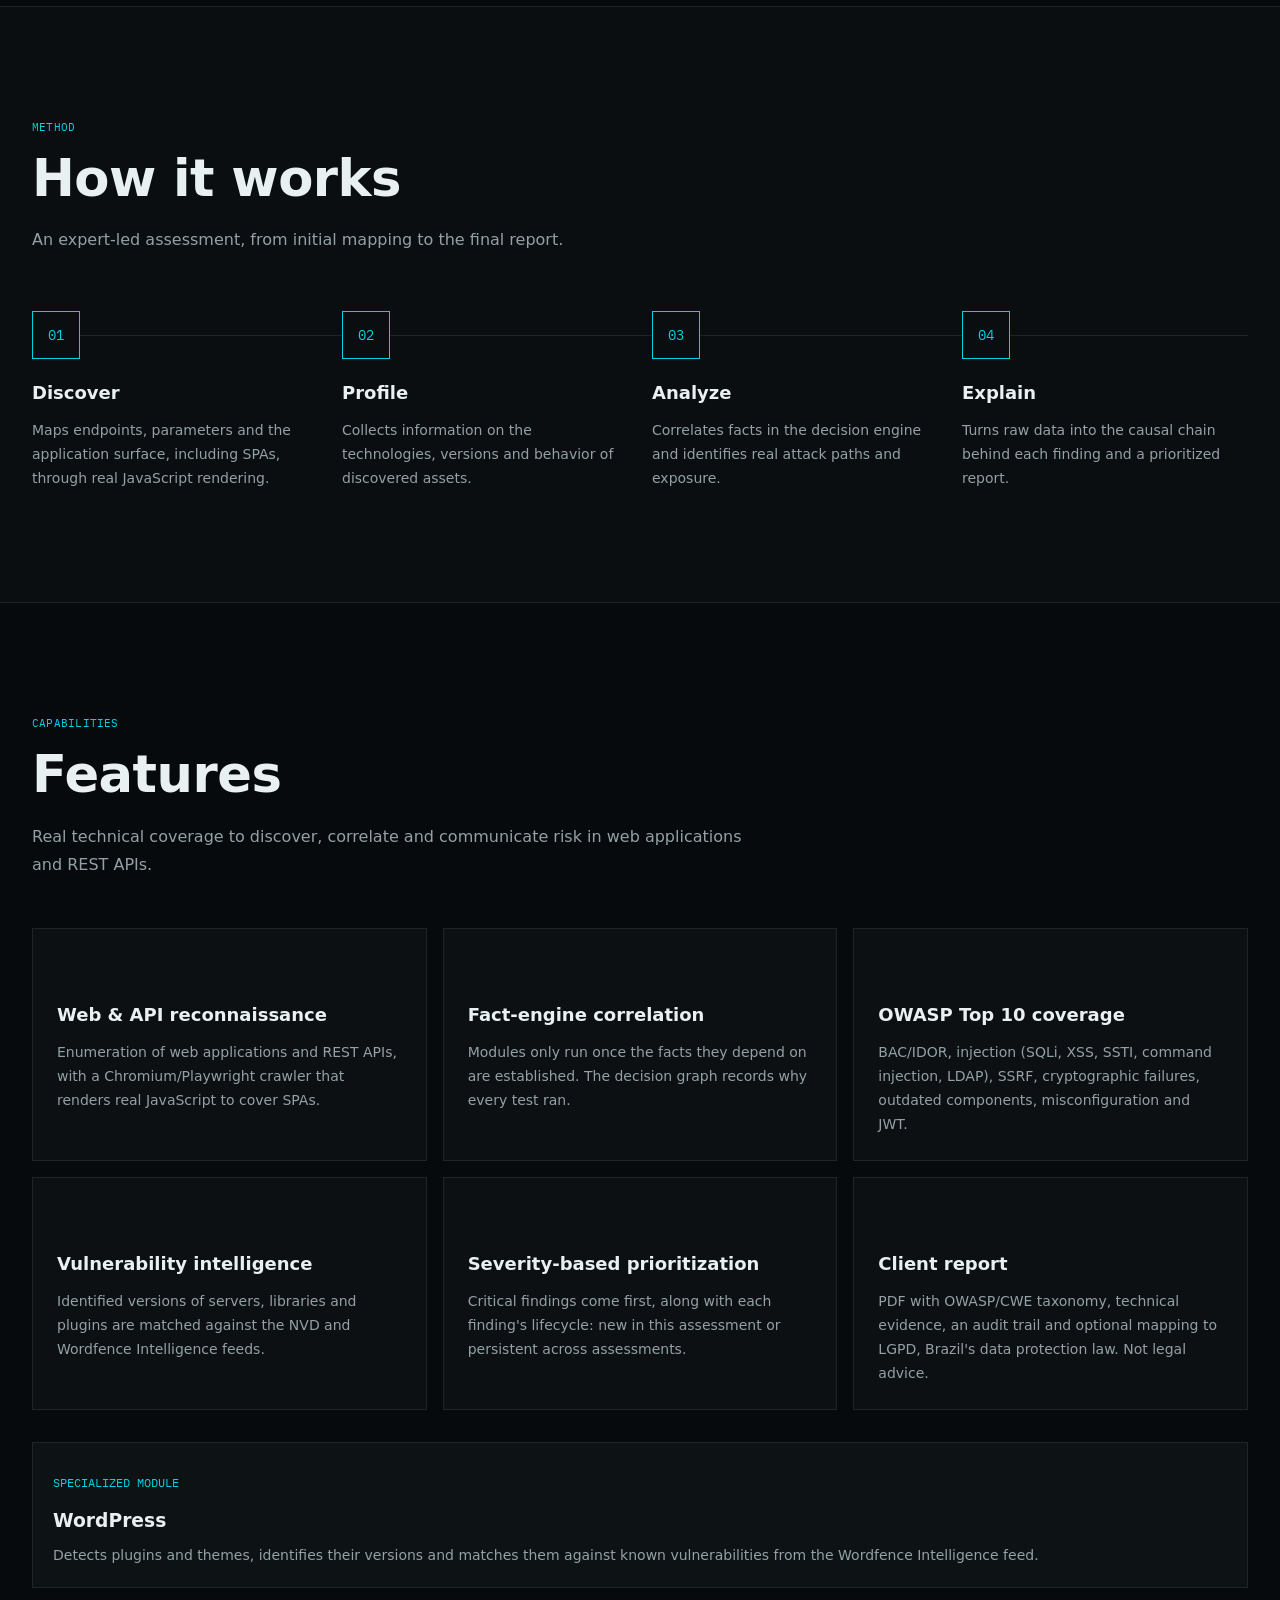
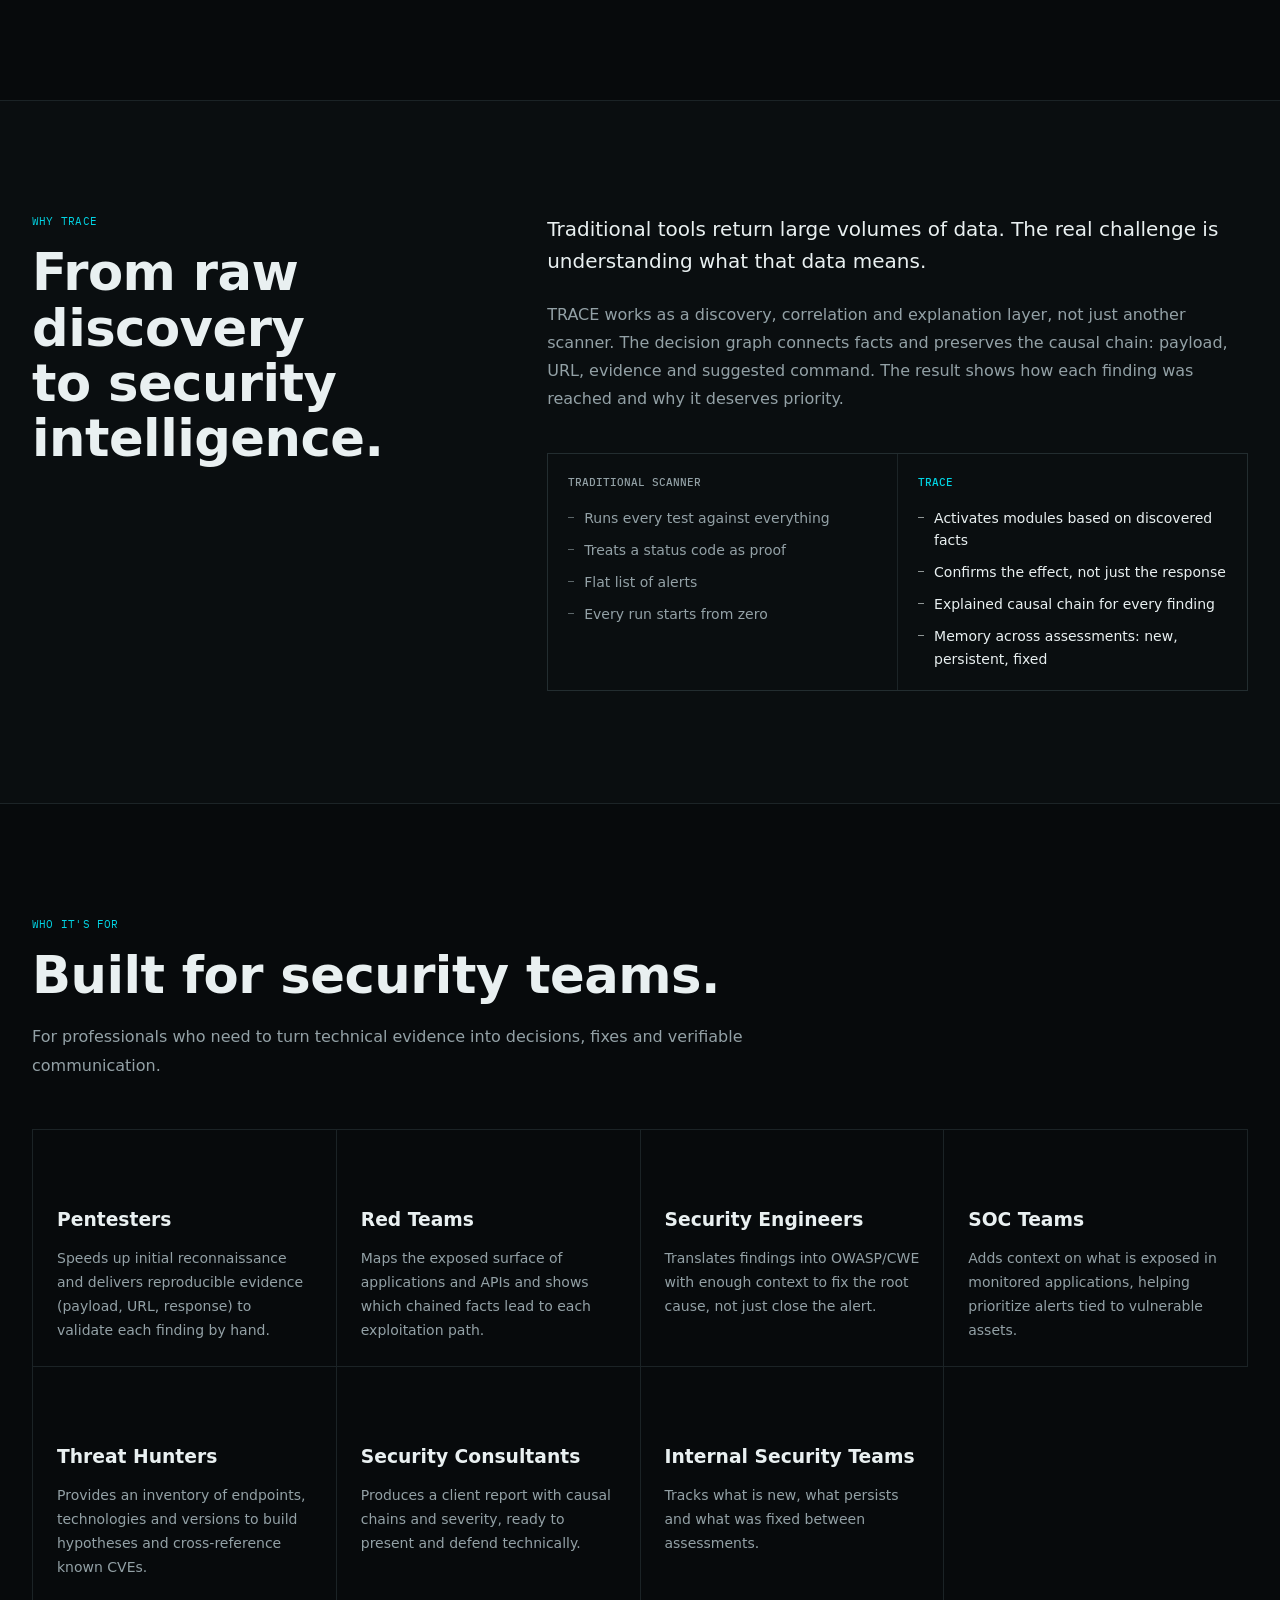
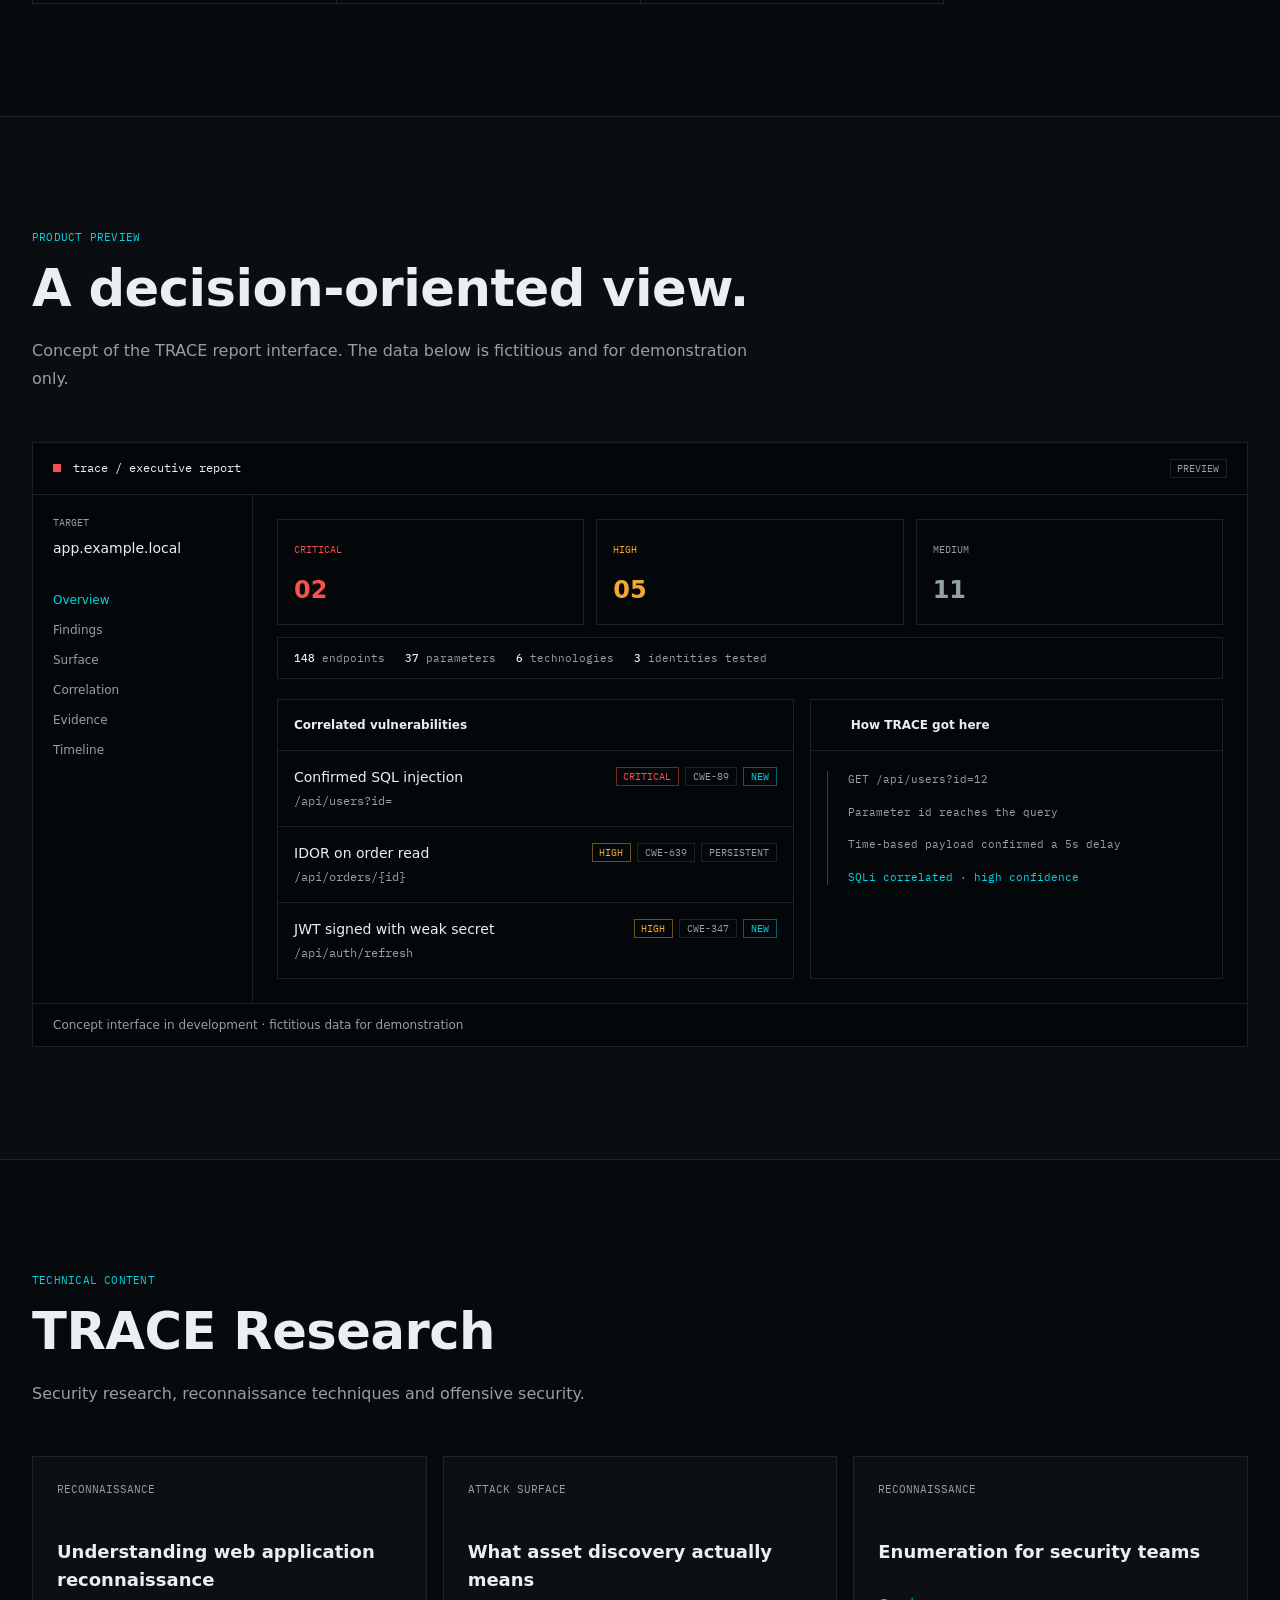
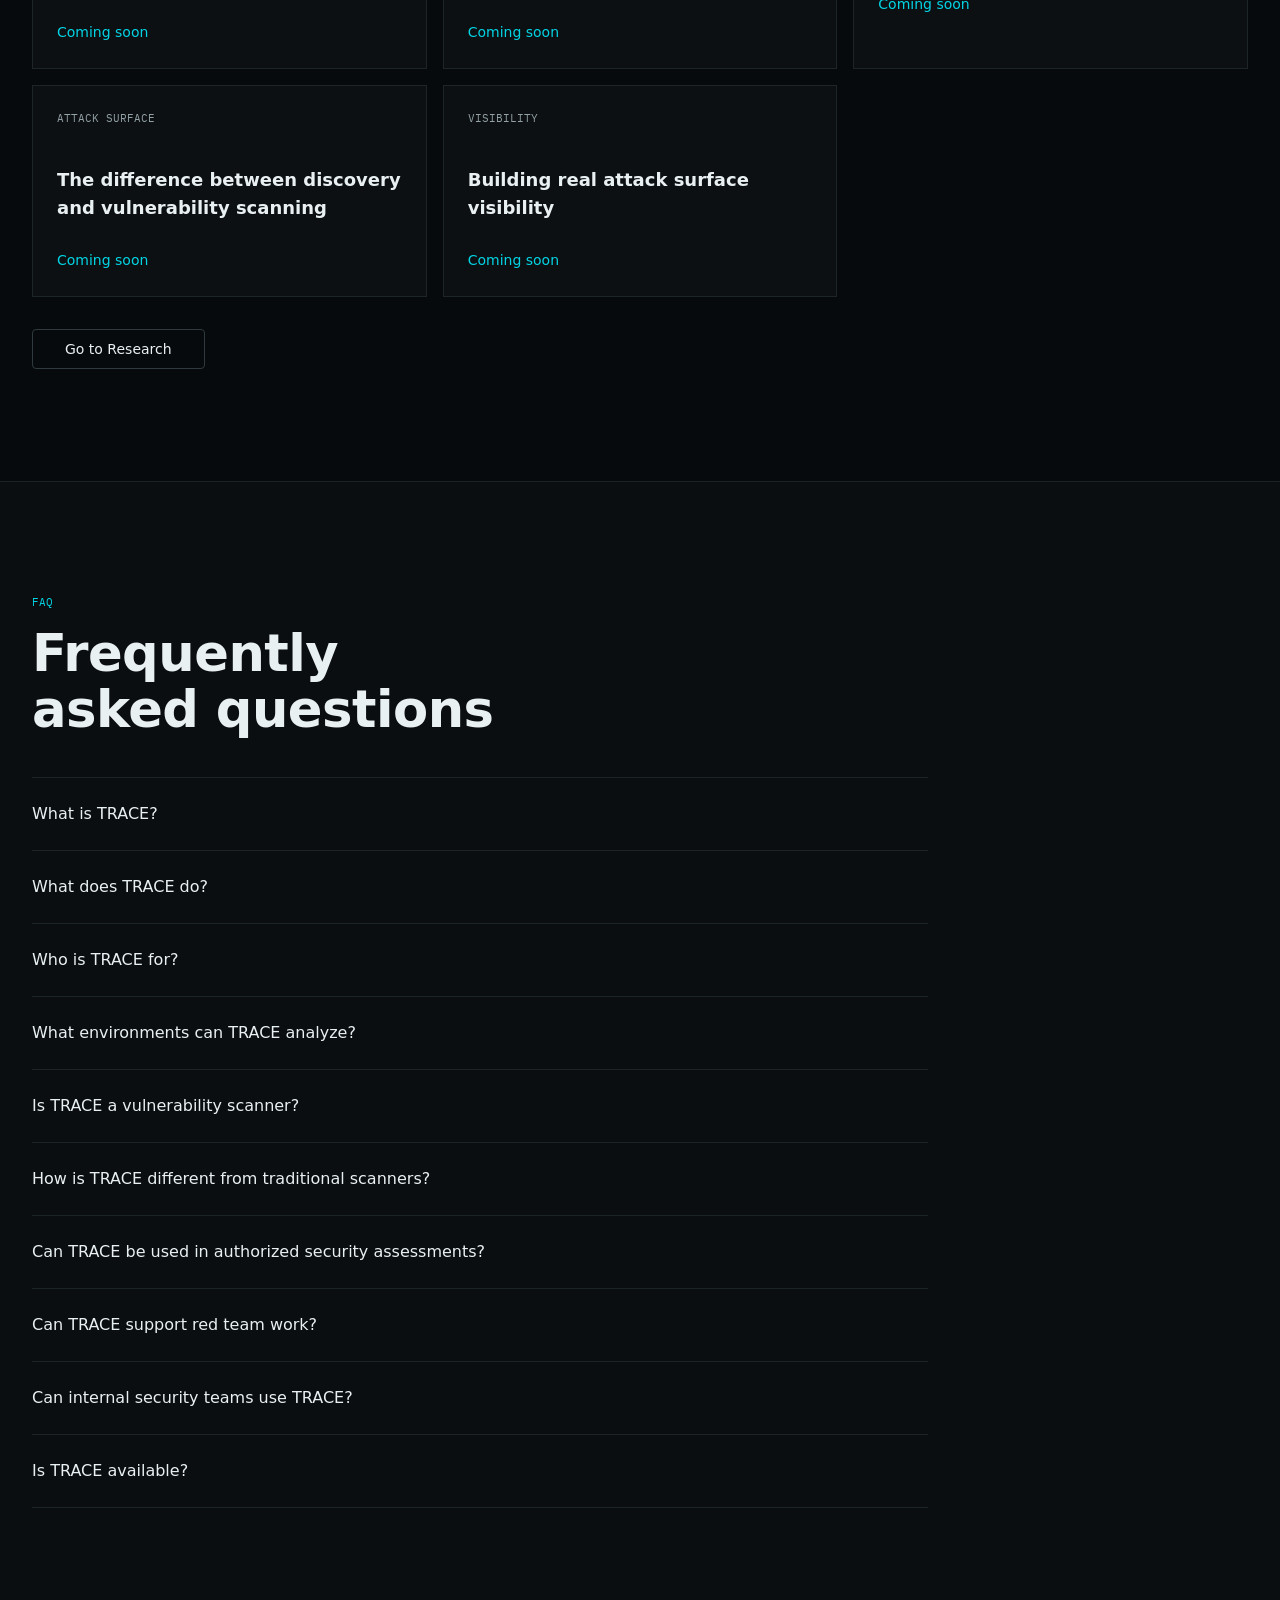
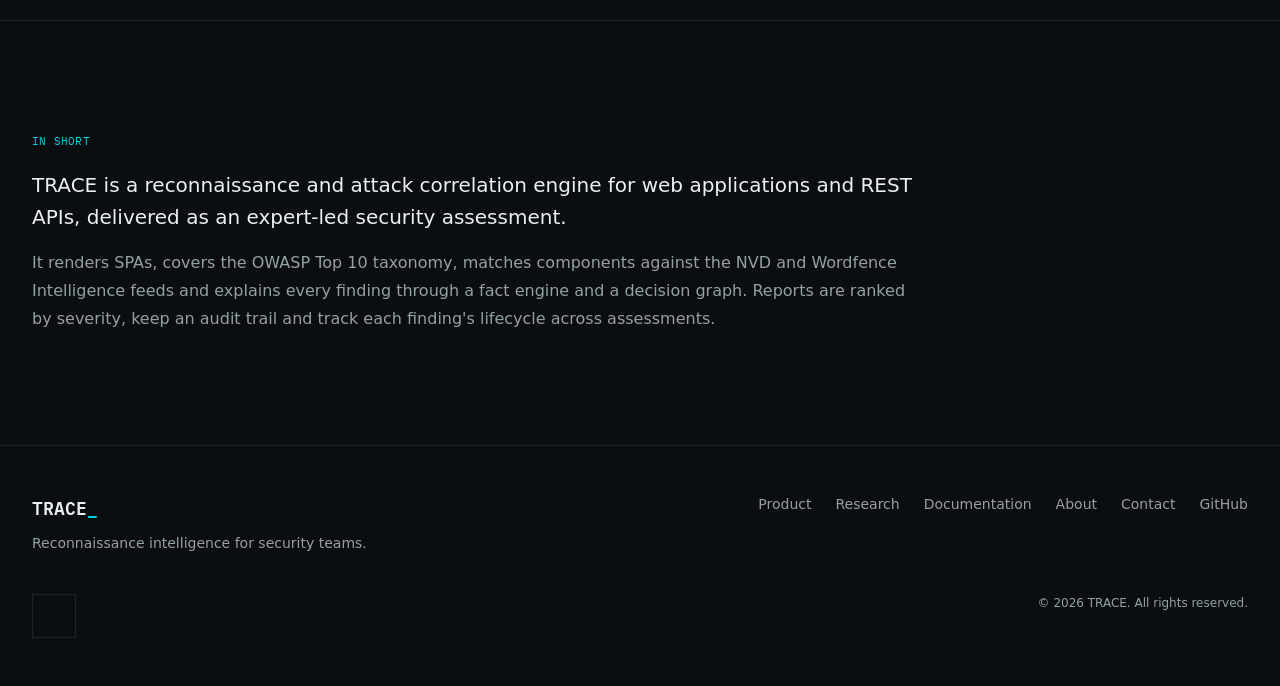
==== commit 096dbd13: "Update index.html" ====
--- a/index.html
+++ b/index.html
@@ -39,7 +39,7 @@
 <header class="site-header">
   <nav class="container nav" aria-label="Main navigation">
     <a class="brand" href="./" aria-label="TRACE — home"><span class="brand-mark" aria-hidden="true">T</span>TRACE<span class="text-primary" aria-hidden="true">_</span></a>
-    <div class="nav-links"><a href="#product">Product</a><a href="#how-it-works">How it works</a><a href="#who-its-for">Who it's for</a><a href="research/">Research</a><a href="docs/">Docs</a><a class="nav-gh" href="https://github.com/trace-for-hackers/TRACE" target="_blank" rel="noopener noreferrer"><svg class="icon" aria-hidden="true" focusable="false"><use href="assets/icons.svg#github"></use></svg>GitHub<span class="sr-only"> (opens in a new tab)</span></a></div>
+    <div class="nav-links"><a href="#product">Product</a><a href="#how-it-works">How it works</a><a href="#who-its-for">Who it's for</a><a class="nav-gh" href="https://github.com/trace-for-hackers/TRACE" target="_blank" rel="noopener noreferrer"><svg class="icon" aria-hidden="true" focusable="false"><use href="assets/icons.svg#github"></use></svg>GitHub<span class="sr-only"> (opens in a new tab)</span></a></div>
     <button class="menu-toggle" type="button" data-menu-toggle aria-controls="mobile-menu" aria-expanded="false" aria-label="Open menu" hidden><svg class="icon" aria-hidden="true" focusable="false"><use href="assets/icons.svg#menu"></use></svg></button>
   </nav>
 </header>
